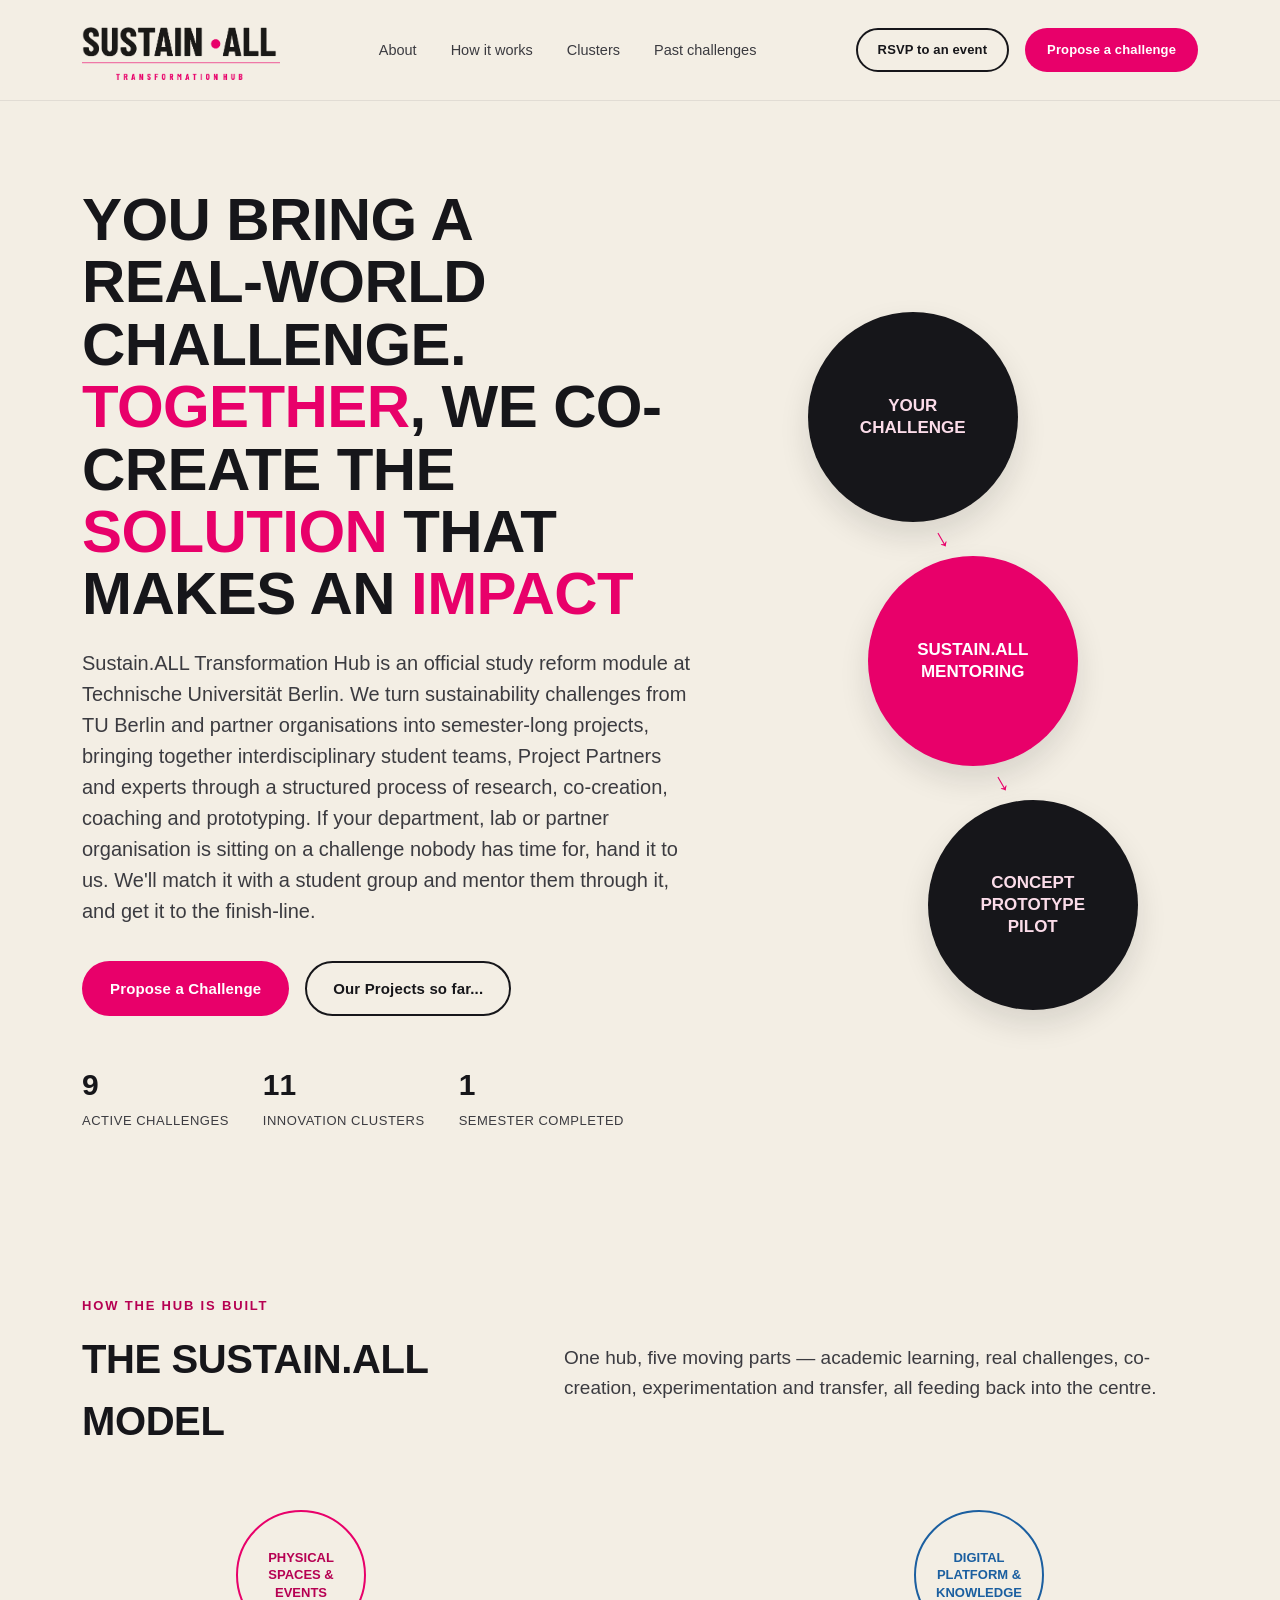
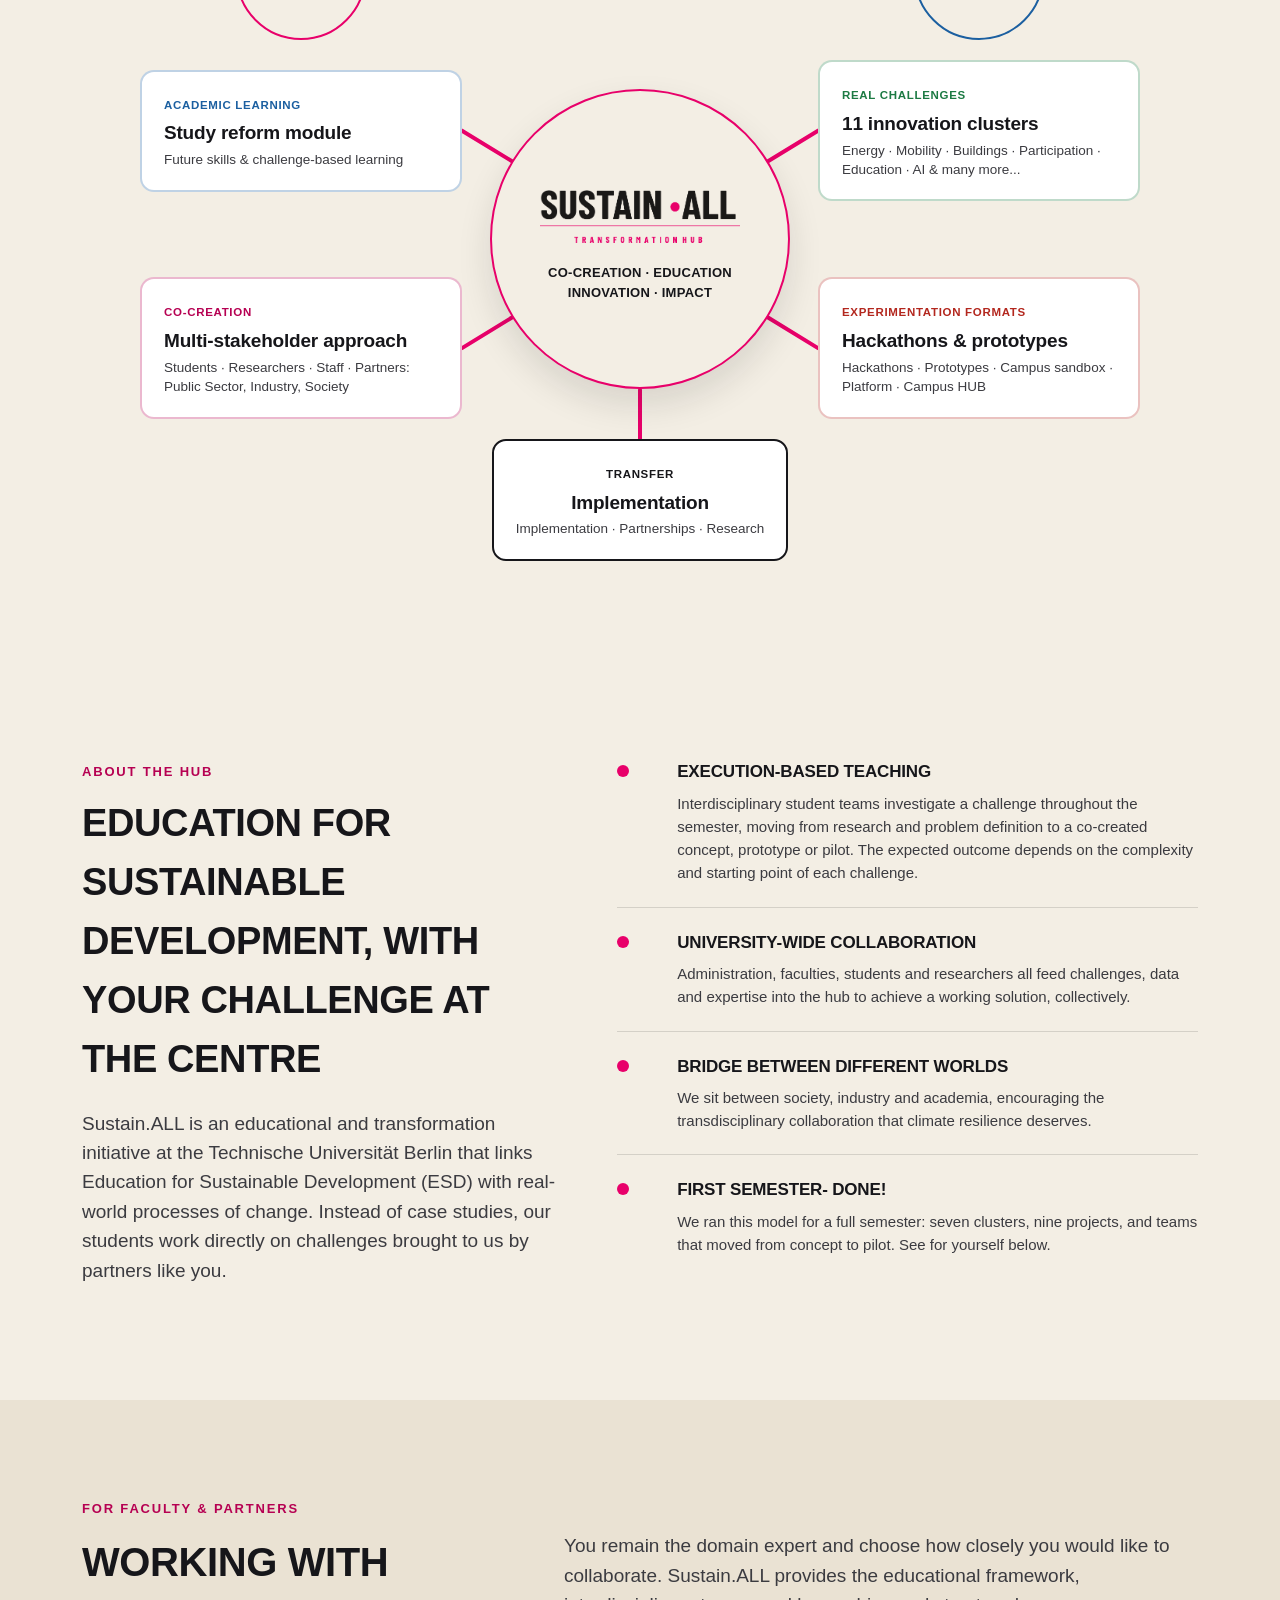
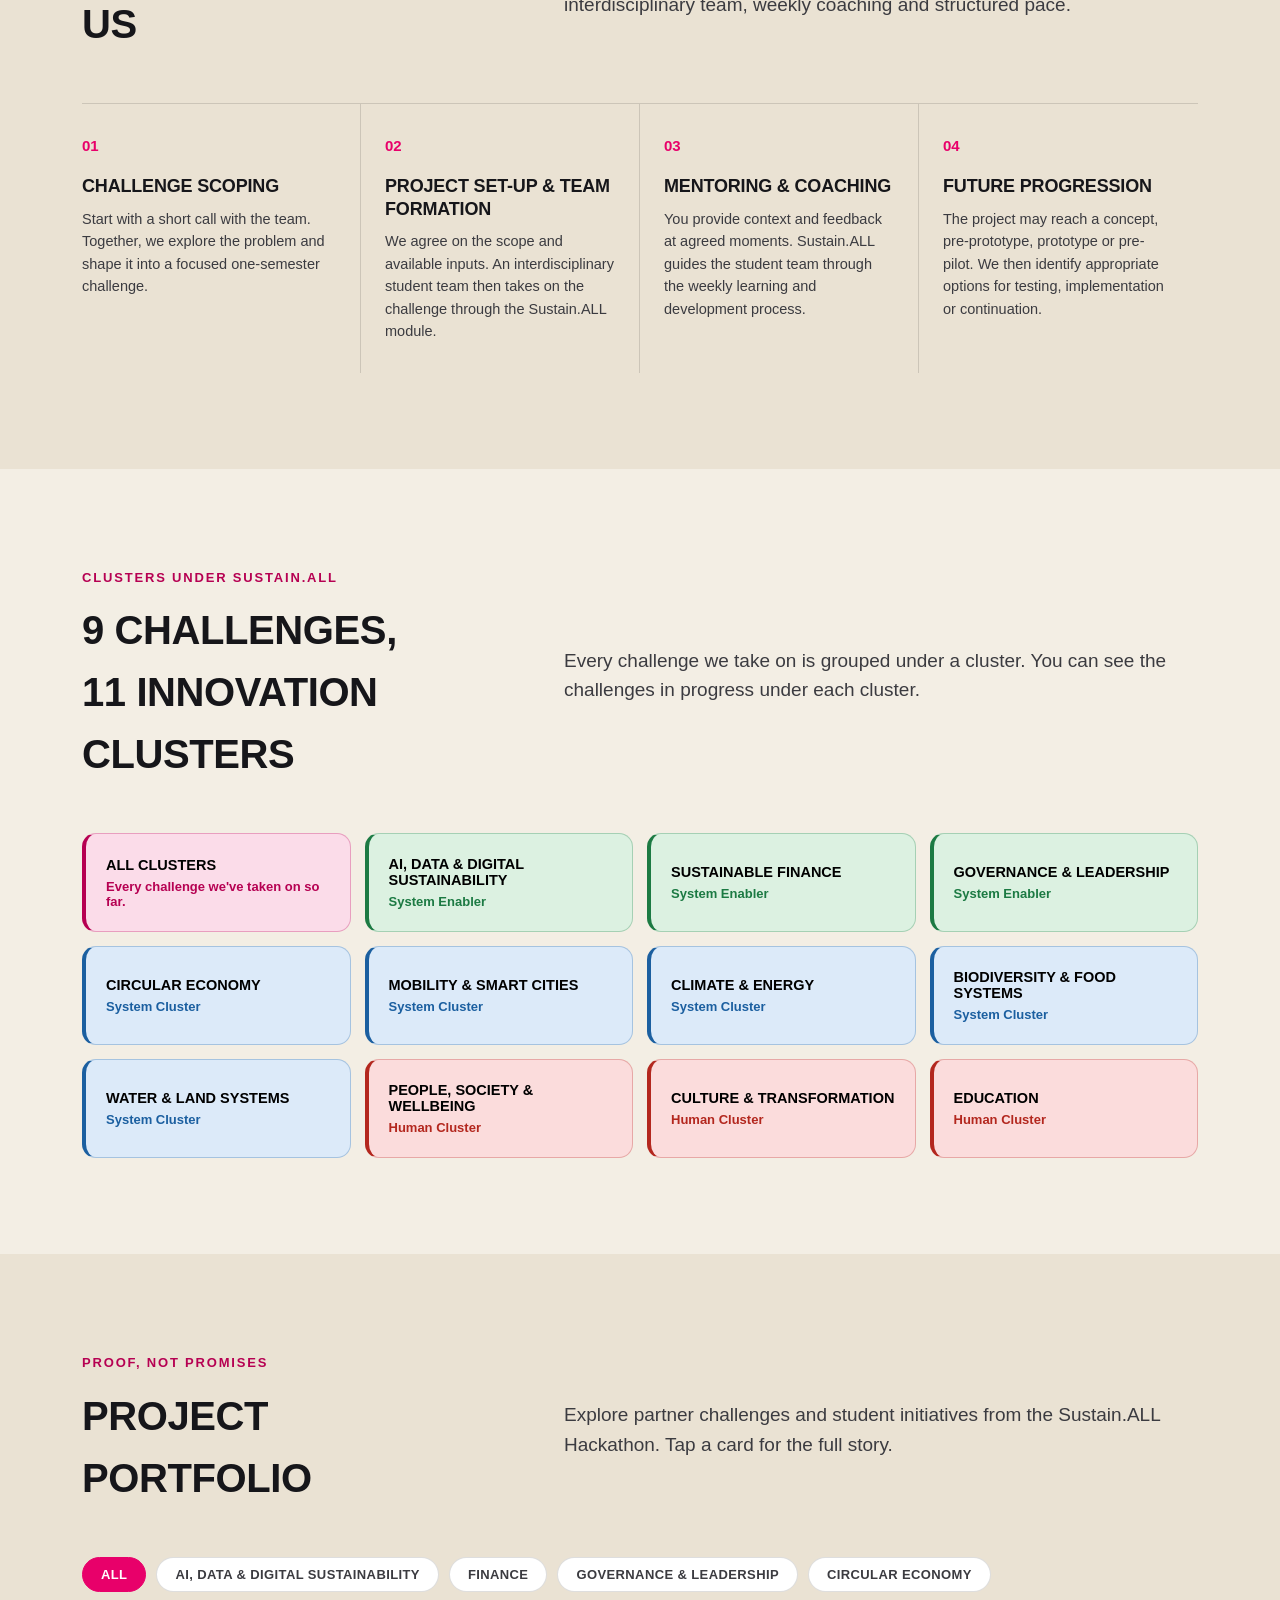
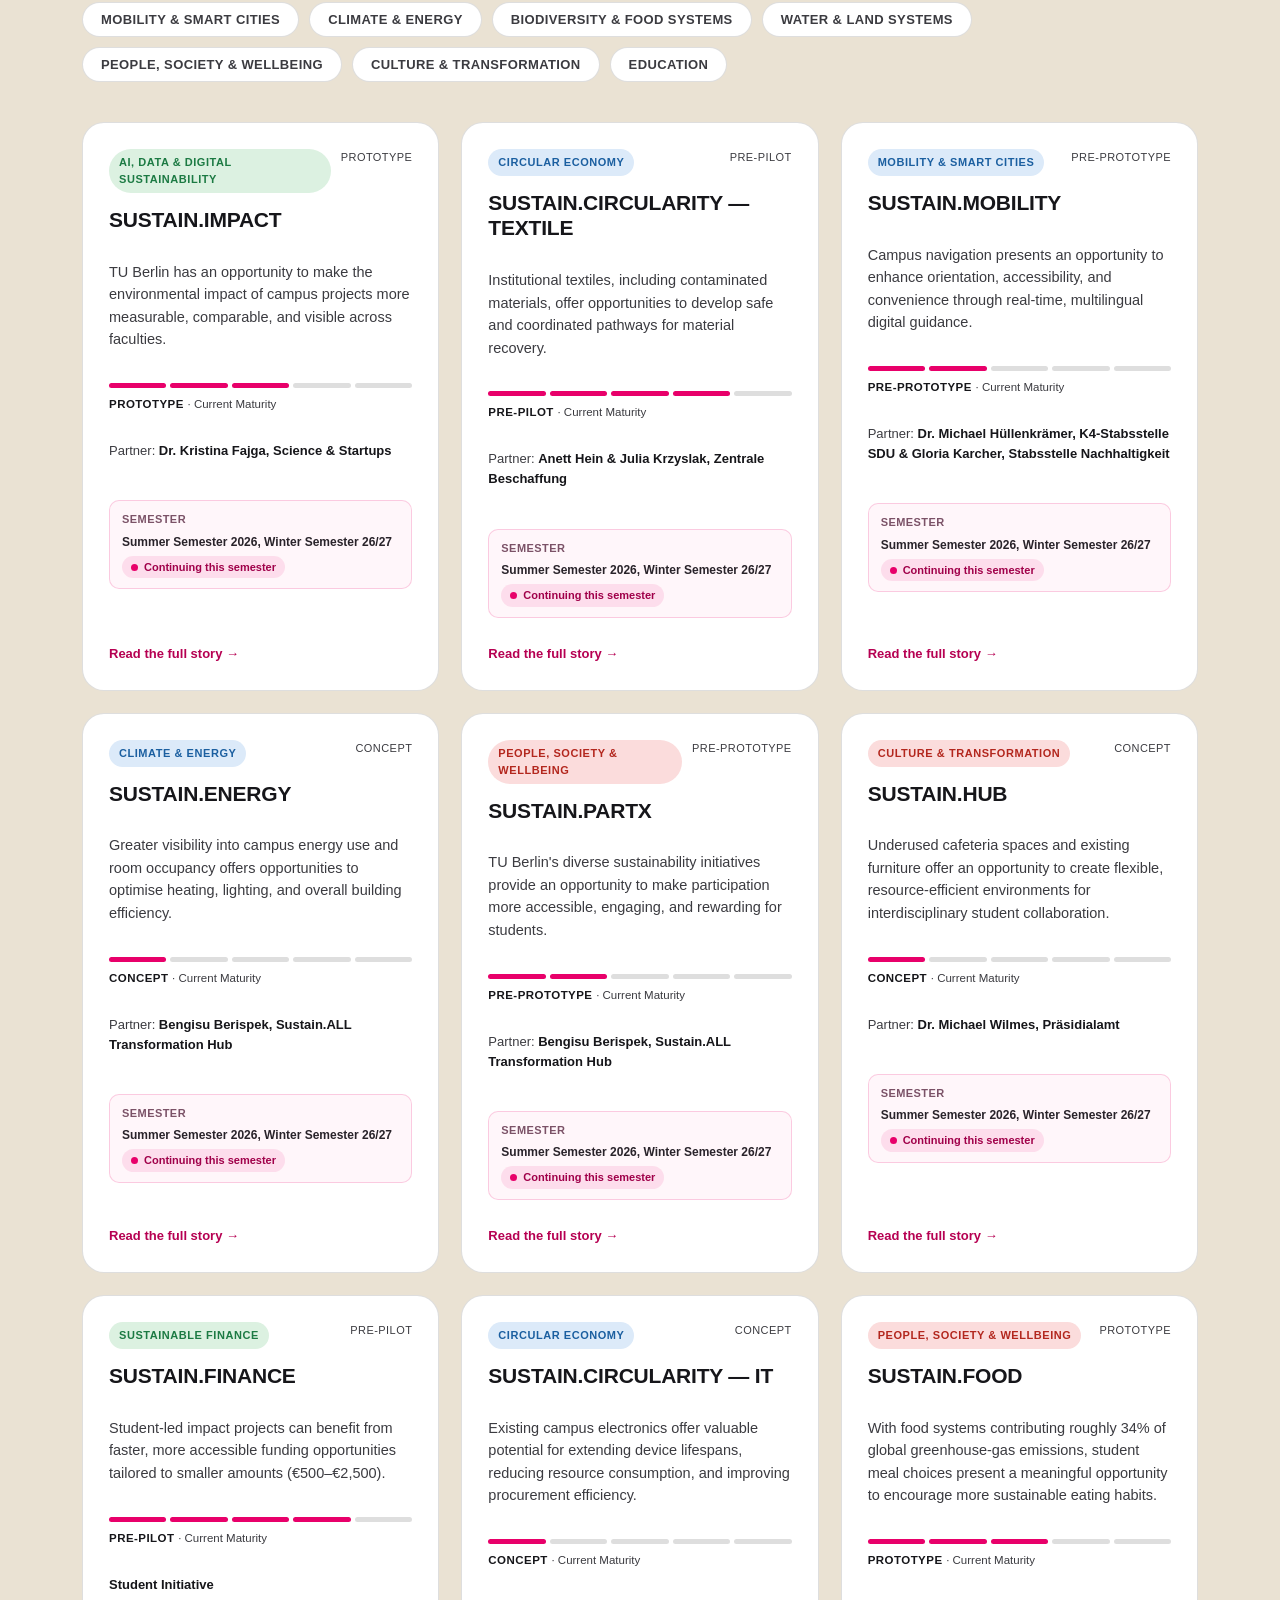
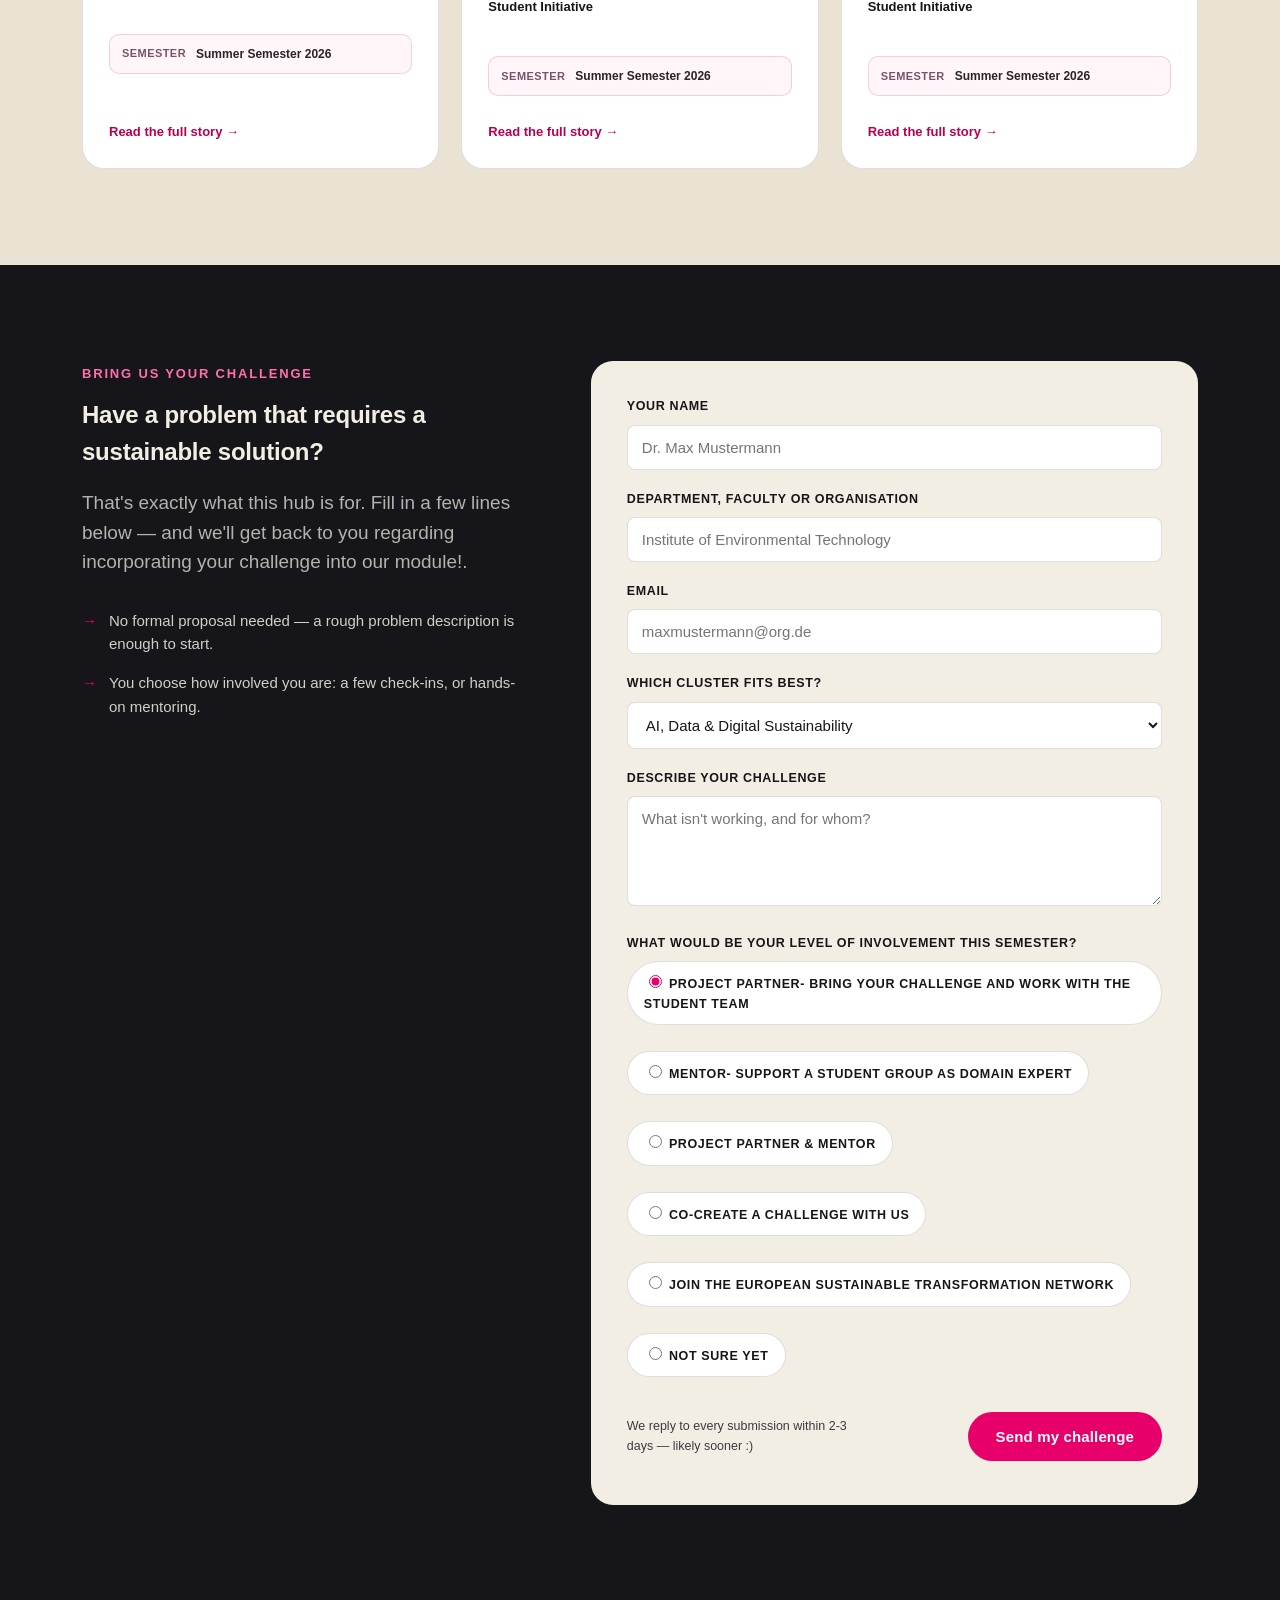
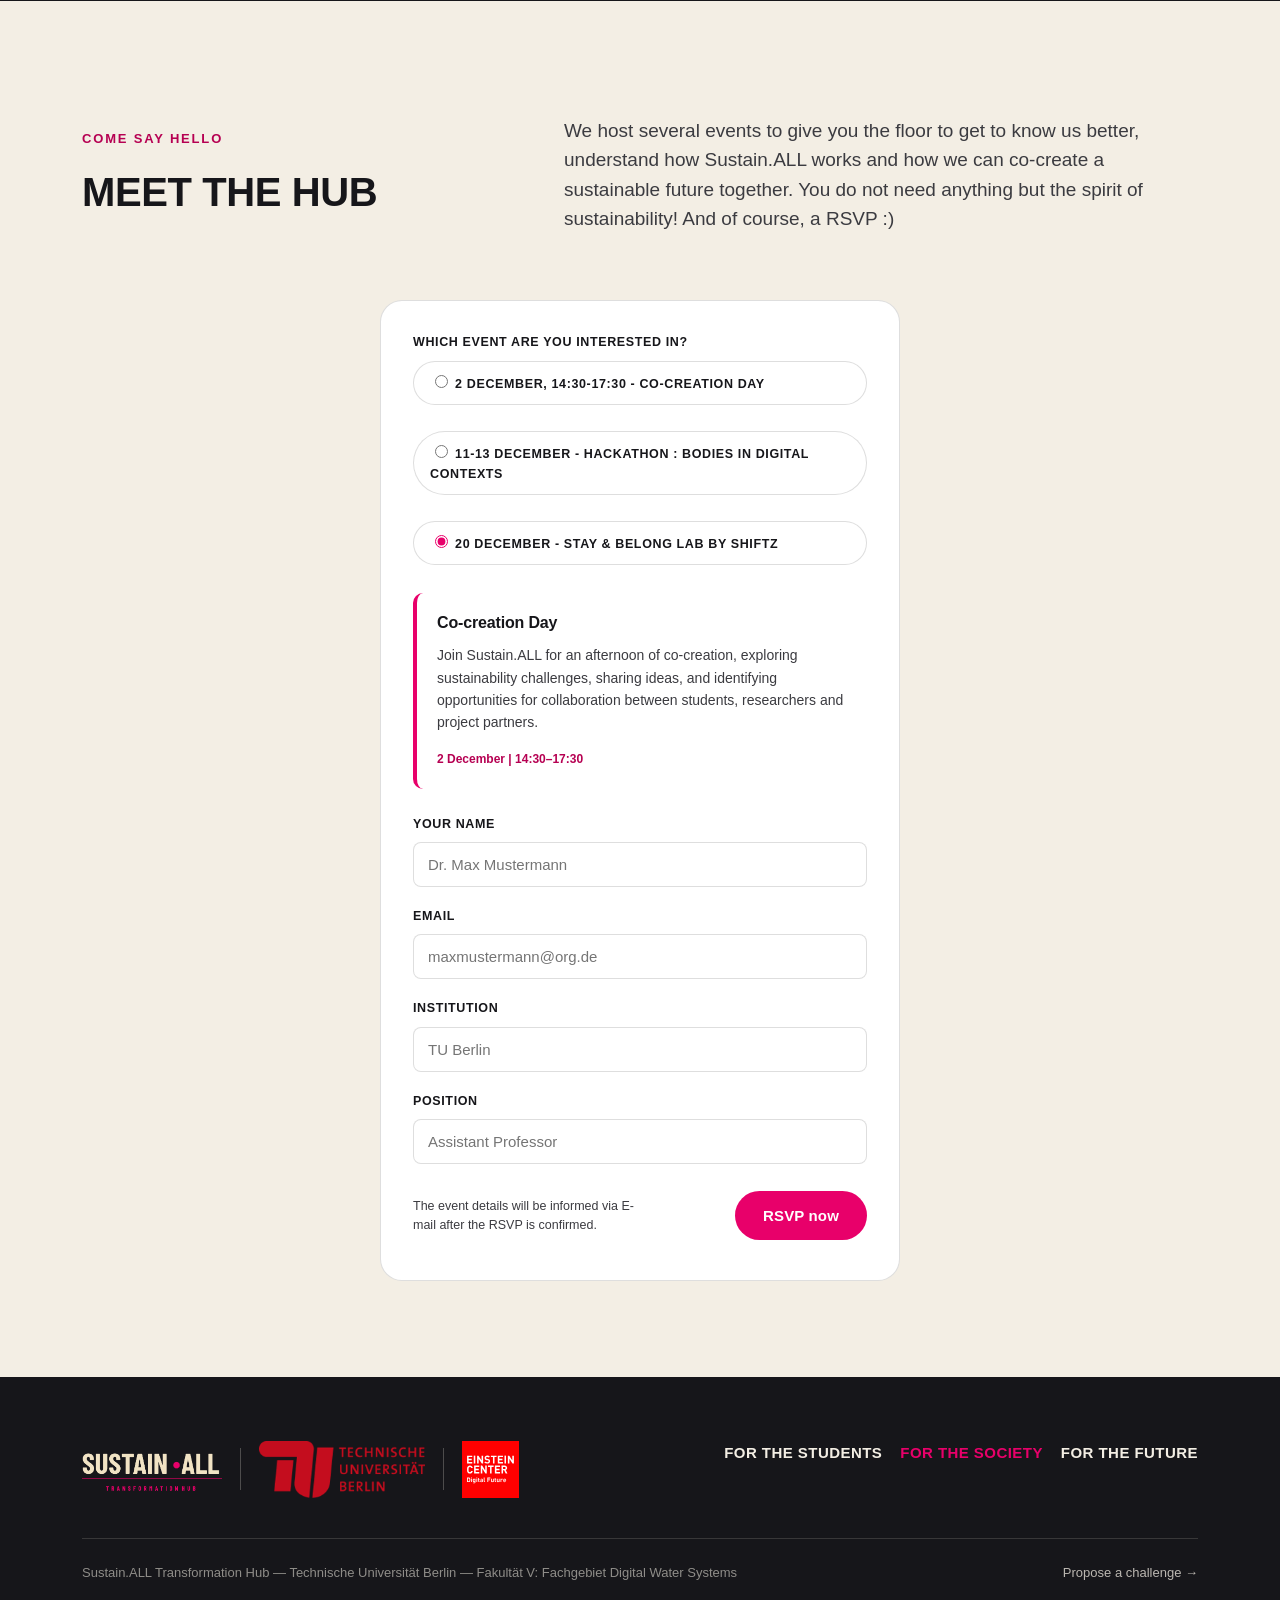
==== index.html @ 894240a1 "Add files via upload" ====
<!DOCTYPE html>
<html lang="en">
<head>
<meta charset="UTF-8">
<meta name="viewport" content="width=device-width, initial-scale=1.0">
<title>Sustain.ALL — Bring Us Your Challenge | TU Berlin Transformation Hub</title>
<meta name="description" content="Sustain.ALL Transformation Hub invites TU Berlin faculty, administration and partners to submit real sustainability challenges and mentor interdisciplinary student teams from concept to pilot.">
<link rel="icon" href="data:,">
<link rel="stylesheet" href="styles.css">
<style>
/* Portfolio semester metadata — works with the existing styles.css card styles. */
.pcard-semester {
  display: flex;
  flex-wrap: wrap;
  align-items: center;
  gap: 5px 10px;
  margin: 12px 0;
  padding: 10px 12px;
  border: 1px solid rgba(232, 0, 106, .18);
  border-radius: 10px;
  background: rgba(232, 0, 106, .035);
  font-size: 12px;
  line-height: 1.5;
}
.pcard-semester-title {
  color: #7b5267;
  font-size: 11px;
  font-weight: 700;
  letter-spacing: .04em;
  text-transform: uppercase;
}
.pcard-semester-value { color: #29232a; font-weight: 600; }
.pcard-continuing {
  display: inline-flex;
  align-items: center;
  gap: 6px;
  padding: 3px 9px;
  border-radius: 99px;
  background: rgba(232, 0, 106, .10);
  color: #a0004a;
  font-size: 11px;
  font-weight: 700;
}
.pcard-continuing::before {
  content: "";
  width: 7px;
  height: 7px;
  flex: 0 0 7px;
  border-radius: 50%;
  background: #e8006a;
}
.portfolio-order-note {
  margin: 0 0 17px;
  color: #70636c;
  font-size: 13px;
}
</style>
</head>
<!-- EVENTS SWITCH: while "events-hidden" is here, the RSVP nav button and the Events/RSVP section are hidden.
     To show them again, delete the word  events-hidden  (leave class="" empty or remove the class attribute). -->
<body>

<nav class="nav" id="nav">
  <div class="nav-inner">
    <a href="#top" class="nav-logo">
      <img src="sustain-all-logo.png" alt="Sustain.ALL Transformation Hub">
    </a>
    <ul class="nav-links">
      <li><a href="#about">About</a></li>
      <li><a href="#how">How it works</a></li>
      <li><a href="#clusters">Clusters</a></li>
      <li><a href="#challenges">Past challenges</a></li>
    </ul>
    <div class="nav-cta">
      <a href="#events" class="btn btn-ghost events-only" style="padding:10px 20px; font-size:13px;">RSVP to an event</a>
      <a href="#propose" class="btn btn-primary" style="padding:10px 20px; font-size:13px;">Propose a challenge</a>
    </div>
    <button class="nav-toggle" id="navToggle" aria-label="Toggle menu">
      <span></span><span></span><span></span>
    </button>
  </div>
</nav>

<main id="top">

  <!-- HERO -->
  <header class="hero">
    <div class="wrap hero-grid">
      <div>
        <h1>You bring a<br>real-world challenge.<br><span class="hl">Together</span>, we co-create the <span class="hl">solution</span> that makes an <span class="hl">impact</span></h1>
        <p class="lede">Sustain.ALL Transformation Hub is an official study reform module at Technische Universität Berlin. We turn sustainability challenges from TU Berlin and partner organisations into semester-long projects, bringing together interdisciplinary student teams, Project Partners and experts through a structured process of research, co-creation, coaching and prototyping. If your department, lab or partner organisation is sitting on a challenge nobody has time for, hand it to us. We'll match it with a student group and mentor them through it, and get it to the finish-line.</p>
        <div class="hero-actions">
          <a href="#propose" class="btn btn-primary">Propose a Challenge</a>
          <a href="#challenges" class="btn btn-ghost">Our Projects so far...</a>
        </div>
        <div class="hero-stats">
          <div class="hero-stat"><b>9</b><span>Active challenges</span></div>
          <div class="hero-stat"><b>11</b><span>Innovation clusters</span></div>
          <div class="hero-stat"><b>1</b><span>Semester completed</span></div>
        </div>
      </div>
      <div class="hero-art" aria-hidden="true">
        <div class="flow">
          <div class="flow-node flow-node--dark">Your<br>Challenge</div>
          <div class="flow-arrow">→</div>
          <div class="flow-node flow-node--magenta">Sustain.ALL<br>Mentoring</div>
          <div class="flow-arrow">→</div>
          <div class="flow-node flow-node--dark">Concept<br>Prototype<br>Pilot</div>
        </div>
      </div>
    </div>
  </header>

  <!-- MODEL DIAGRAM -->
  <section class="section" id="model">
    <div class="wrap">
      <div class="section-head">
        <div>
          <span class="eyebrow">How the hub is built</span>
          <h2>The Sustain.ALL model</h2>
        </div>
        <p class="lede">One hub, five moving parts — academic learning, real challenges, co-creation, experimentation and transfer, all feeding back into the centre.</p>
      </div>

      <div class="model-diagram">
        <svg class="model-arrows" id="modelArrows" fill="none" xmlns="http://www.w3.org/2000/svg" aria-hidden="true">
          <path class="arrow-line" data-to="academic" stroke="#E8006A" stroke-width="4" stroke-linecap="round" fill="none"/>
          <path class="arrow-line" data-to="challenges" stroke="#E8006A" stroke-width="4" stroke-linecap="round" fill="none"/>
          <path class="arrow-line" data-to="cocreation" stroke="#E8006A" stroke-width="4" stroke-linecap="round" fill="none"/>
          <path class="arrow-line" data-to="experiment" stroke="#E8006A" stroke-width="4" stroke-linecap="round" fill="none"/>
          <path class="arrow-line" data-to="transfer" stroke="#E8006A" stroke-width="4" stroke-linecap="round" fill="none"/>
        </svg>

        <div class="model-badge model-badge--pink" style="grid-area: badge-l;">Physical<br>spaces &amp; events</div>
        <div class="model-badge model-badge--blue" style="grid-area: badge-r;">Digital<br>platform &amp; knowledge</div>

        <div class="model-card model-card--academic" style="grid-area: card-tl;">
          <span class="model-eyebrow">Academic Learning</span>
          <h3>Study reform module</h3>
          <p>Future skills &amp; challenge-based learning</p>
        </div>

        <div class="model-card model-card--challenges" style="grid-area: card-tr;">
          <span class="model-eyebrow">Real Challenges</span>
          <h3>11 innovation clusters</h3>
          <p>Energy · Mobility · Buildings · Participation · Education · AI & many more...</p>
        </div>

        <div class="model-card model-card--cocreation" style="grid-area: card-bl;">
          <span class="model-eyebrow">Co-Creation</span>
          <h3>Multi-stakeholder approach</h3>
          <p>Students · Researchers · Staff · Partners: Public Sector, Industry, Society</p>
        </div>

        <div class="model-card model-card--experiment" style="grid-area: card-br;">
          <span class="model-eyebrow">Experimentation Formats</span>
          <h3>Hackathons &amp; prototypes</h3>
          <p>Hackathons · Prototypes · Campus sandbox · Platform · Campus HUB</p>
        </div>

        <div class="model-hub" style="grid-area: hub;">
          <img src="sustain-all-logo.png" alt="Sustain.ALL Transformation Hub">
          <span>Co-Creation · Education<br>Innovation · Impact</span>
        </div>

        <div class="model-card model-card--transfer" style="grid-area: transfer;">
          <span class="model-eyebrow">Transfer</span>
          <h3>Implementation</h3>
          <p>Implementation · Partnerships · Research</p>
        </div>
      </div>
    </div>
  </section>

  <!-- ABOUT -->
  <section class="section" id="about">
    <div class="wrap about-grid">
      <div>
        <span class="eyebrow">About the hub</span>
        <h2 style="margin-top:10px; font-size:clamp(28px,3.4vw,38px); text-transform:uppercase; max-width:20ch;">Education for sustainable development, with your challenge at the centre</h2>
        <p class="lede" style="margin-top:20px;">Sustain.ALL is an educational and transformation initiative at the Technische Universität Berlin that links Education for Sustainable Development (ESD) with real-world processes of change. Instead of case studies, our students work directly on challenges brought to us by partners like you.</p>
      </div>
      <div class="about-points">
        <div class="about-point">
          <span class="dot"></span>
          <div>
            <h4>Execution-based Teaching</h4>
            <p>Interdisciplinary student teams investigate a challenge throughout the semester, moving from research and problem definition to a co-created concept, prototype or pilot. The expected outcome depends on the complexity and starting point of each challenge.</p>
          </div>
        </div>
        <div class="about-point">
          <span class="dot"></span>
          <div>
            <h4>University-wide Collaboration</h4>
            <p>Administration, faculties, students and researchers all feed challenges, data and expertise into the hub to achieve a working solution, collectively.</p>
          </div>
        </div>
        <div class="about-point">
          <span class="dot"></span>
          <div>
            <h4>Bridge between different worlds</h4>
            <p>We sit between society, industry and academia, encouraging the transdisciplinary collaboration that climate resilience deserves.</p>
          </div>
        </div>
        <div class="about-point">
          <span class="dot"></span>
          <div>
            <h4>First Semester- DONE!</h4>
            <p>We ran this model for a full semester: seven clusters, nine projects, and teams that moved from concept to pilot. See for yourself below.</p>
          </div>
        </div>
      </div>
    </div>
  </section>

  <!-- HOW IT WORKS -->
  <section class="section section-alt" id="how">
    <div class="wrap">
      <div class="section-head">
        <div>
          <span class="eyebrow">For Faculty & Partners</span>
          <h2>Working with us</h2>
        </div>
        <p class="lede"> You remain the domain expert and choose how closely you would like to collaborate. Sustain.ALL provides the educational framework, interdisciplinary team, weekly coaching and structured pace.</p>
      </div>
      <div class="steps">
        <div class="step">
          <span class="num">01</span>
          <h4>Challenge Scoping</h4>
          <p>Start with a short call with the team. Together, we explore the problem and shape it into a focused one-semester challenge.</p>
        </div>
        <div class="step">
          <span class="num">02</span>
          <h4>Project Set-up & Team Formation</h4>
          <p>We agree on the scope and available inputs. An interdisciplinary student team then takes on the challenge through the Sustain.ALL module. </p>
        </div>
        <div class="step">
          <span class="num">03</span>
          <h4>Mentoring & Coaching</h4>
          <p>You provide context and feedback at agreed moments. Sustain.ALL guides the student team through the weekly learning and development process.</p>
        </div>
        <div class="step">
          <span class="num">04</span>
          <h4>Future Progression</h4>
          <p>The project may reach a concept, pre-prototype, prototype or pre-pilot. We then identify appropriate options for testing, implementation or continuation.</p>
        </div>
      </div>
    </div>
  </section>

  <!-- CLUSTERS -->
  <section class="section" id="clusters">
    <div class="wrap">
      <div class="section-head">
        <div>
          <span class="eyebrow">Clusters under Sustain.ALL</span>
          <h2>9 Challenges, 11 Innovation Clusters</h2>
        </div>
        <p class="lede">Every challenge we take on is grouped under a cluster. You can see the challenges in progress under each cluster.</p>
      </div>
      <div class="cluster-grid" id="clusterGrid">
        <button class="cluster-chip" data-cluster="all" data-category="all">
          <span class="cluster-name">All clusters</span>
          <span class="cluster-desc">Every challenge we've taken on so far.</span>
        </button>
        <button class="cluster-chip" data-cluster="AI, Data & Digital Sustainability" data-category="enabler">
          <span class="cluster-name">AI, Data & Digital Sustainability</span>
          <span class="cluster-desc">System Enabler</span>
        </button>
        <button class="cluster-chip" data-cluster="Sustainable Finance" data-category="enabler">
          <span class="cluster-name">Sustainable Finance</span>
          <span class="cluster-desc">System Enabler</span>
        </button>
        <button class="cluster-chip" data-cluster="Governance & Leadership" data-category="enabler">
          <span class="cluster-name">Governance & Leadership</span>
          <span class="cluster-desc">System Enabler</span>
        </button>
        <button class="cluster-chip" data-cluster="Circular Economy" data-category="cluster">
          <span class="cluster-name">Circular Economy</span>
          <span class="cluster-desc">System Cluster</span>
        </button>
        <button class="cluster-chip" data-cluster="Mobility & Smart Cities" data-category="cluster">
          <span class="cluster-name">Mobility & Smart Cities</span>
          <span class="cluster-desc">System Cluster</span>
        </button>
        <button class="cluster-chip" data-cluster="Climate & Energy" data-category="cluster">
          <span class="cluster-name">Climate & Energy</span>
          <span class="cluster-desc">System Cluster</span>
        </button>
        <button class="cluster-chip" data-cluster="Biodiversity & Food Systems" data-category="cluster">
          <span class="cluster-name">Biodiversity & Food Systems</span>
          <span class="cluster-desc">System Cluster</span>
        </button>
        <button class="cluster-chip" data-cluster="Water & Land Systems" data-category="cluster">
          <span class="cluster-name">Water & Land Systems</span>
          <span class="cluster-desc">System Cluster</span>
        </button>
        <button class="cluster-chip" data-cluster="People, Society & Wellbeing" data-category="human">
          <span class="cluster-name">People, Society & Wellbeing</span>
          <span class="cluster-desc">Human Cluster</span>
        </button>
        <button class="cluster-chip" data-cluster="Culture & Transformation" data-category="human">
          <span class="cluster-name">Culture & Transformation</span>
          <span class="cluster-desc">Human Cluster</span>
        </button>
        <button class="cluster-chip" data-cluster="Education" data-category="human">
          <span class="cluster-name">Education</span>
          <span class="cluster-desc">Human Cluster</span>
        </button>
      </div>
    </div>
  </section>

  <!-- PORTFOLIO / PAST CHALLENGES -->
  <section class="section section-alt" id="challenges">
    <div class="wrap">
      <div class="section-head">
        <div>
          <span class="eyebrow">Proof, not promises</span>
          <h2>Project Portfolio</h2>
        </div>
        <p class="lede">Explore partner challenges and student initiatives from the Sustain.ALL Hackathon. Tap a card for the full story.</p>
      </div>

      <div class="filter-row" id="filterRow">
        <button class="filter-btn active" data-filter="all">All</button>
        <button class="filter-btn" data-filter="AI, Data & Digital Sustainability">AI, Data & Digital Sustainability</button>
        <button class="filter-btn" data-filter="Sustainable Finance">Finance</button>
        <button class="filter-btn" data-filter="Governance & Leadership">Governance & Leadership</button>
        <button class="filter-btn" data-filter="Circular Economy">Circular Economy</button>
        <button class="filter-btn" data-filter="Mobility & Smart Cities">Mobility & Smart Cities</button>
        <button class="filter-btn" data-filter="Climate & Energy">Climate & Energy</button>
        <button class="filter-btn" data-filter="Biodiversity & Food Systems">Biodiversity & Food Systems</button>
        <button class="filter-btn" data-filter="Water & Land Systems">Water & Land Systems</button>
        <button class="filter-btn" data-filter="People, Society & Wellbeing">People, Society & Wellbeing</button>
        <button class="filter-btn" data-filter="Culture & Transformation">Culture & Transformation</button>
        <button class="filter-btn" data-filter="Education">Education</button>
      </div>

      <p class="portfolio-order-note"></p>
      <div class="card-grid" id="cardGrid"><!-- cards injected by script.js --></div>
    </div>
  </section>

  <!-- CTA / PROPOSE FORM -->
  <section class="section section-dark" id="propose">
    <div class="wrap cta-wrap">
      <div class="cta-copy">
        <span class="eyebrow" style="color:#FF6FAE;">Bring us your challenge</span>
        <h2 style="margin-top:10px;">Have a problem that requires a sustainable solution?</h2>
        <p class="lede" style="margin-top:18px;">That's exactly what this hub is for. Fill in a few lines below — and we'll get back to you regarding incorporating your challenge into our module!.</p>
        <ul class="cta-list">
          <li>No formal proposal needed — a rough problem description is enough to start.</li>
          <li>You choose how involved you are: a few check-ins, or hands-on mentoring.</li>
        </ul>
      </div>

      <div class="form-card">
       <form name="challenge-proposal" id="proposeForm">
          <p style="position:absolute; left:-9999px;" aria-hidden="true"><label>Don't fill this out: <input name="bot-field" tabindex="-1" autocomplete="off"></label></p>
          <div class="field">
            <label for="name">Your name</label>
            <input type="text" id="name" name="name" required placeholder="Dr. Max Mustermann">
          </div>
          <div class="field">
            <label for="org">Department, faculty or organisation</label>
            <input type="text" id="org" name="org" required placeholder="Institute of Environmental Technology">
          </div>
          <div class="field">
            <label for="email">Email</label>
            <input type="email" id="email" name="email" required placeholder="maxmustermann@org.de">
          </div>
          <div class="field">
            <label for="cluster">Which cluster fits best?</label>
            <select id="cluster" name="cluster">
              <option>AI, Data & Digital Sustainability</option>
              <option>Sustainable Finance</option>
              <option>Governance & Leadership</option>
              <option>Circular Economy</option>
              <option>Mobility & Smart Cities</option>
              <option>Climate & Energy</option>
              <option>Biodiversity & Food Systems</option>
              <option>Water & Land Systems</option>
              <option>People, Society & Wellbeing</option>
              <option>Culture & Transformation</option>
              <option>Education</option>
              <option>Not sure yet</option>
            </select>
          </div>
          <div class="field">
            <label for="challenge">Describe your challenge</label>
            <textarea id="challenge" name="challenge" required placeholder="What isn't working, and for whom?"></textarea>
          </div>
          <div class="field">
            <label>What would be your level of involvement this semester?</label>
            <div class="radio-row">
              <label class="radio-opt"><input type="radio" name="mentor" value="Project Partner" checked> Project Partner- Bring your challenge and work with the student team</label>
              <label class="radio-opt"><input type="radio" name="mentor" value="Mentor"> Mentor- Support a student group as domain expert</label>
              <label class="radio-opt"><input type="radio" name="mentor" value="Project Partner & Mentor"> Project Partner & Mentor</label>
              <label class="radio-opt"><input type="radio" name="mentor" value="Co-create"> Co-create a challenge with us</label>
              <label class="radio-opt"><input type="radio" name="mentor" value="European Network"> Join the European Sustainable Transformation Network</label>
              <label class="radio-opt"><input type="radio" name="mentor" value="Unsure"> Not sure yet</label>
            </div>
          </div>

          <div class="form-foot">
            <p class="form-note">We reply to every submission within 2-3 days — likely sooner :)</p>
            <button type="submit" class="btn btn-primary">Send my challenge</button>
          </div>
        </form>
        <div class="form-success" id="formSuccess">Thanks — your challenge is in. We'll be in touch shortly.</div>
      </div>
    </div>
  </section>

  <!-- EVENTS / RSVP -->
  <section class="section events-only" id="events">
    <div class="wrap">
      <div class="section-head">
        <div>
          <span class="eyebrow">Come say hello</span>
          <h2>Meet the hub</h2>
        </div>
        <p class="lede">We host several events to give you the floor to get to know us better, understand how Sustain.ALL works and how we can co-create a sustainable future together. You do not need anything but the spirit of sustainability! And of course, a RSVP :)</p>
      </div>

      <div class="event-card">
        <form name="event-rsvp" id="rsvpForm">
          <p style="position:absolute; left:-9999px;" aria-hidden="true"><label>Don't fill this out: <input name="bot-field" tabindex="-1" autocomplete="off"></label></p>
          <input type="hidden" name="formType" value="rsvp">

          <div class="field">
            <label>Which event are you interested in?</label>
            <div class="radio-row">
              <label class="radio-opt"><input type="radio" name="eventDate" value="2 December, 14:30-17:30 - Co-creation Day" checked> 2 December, 14:30-17:30 - Co-creation Day</label>
              <label class="radio-opt"><input type="radio" name="eventDate" value="11-13 December - Hackathon : Bodies in Digital Contexts" checked> 11-13 December - Hackathon : Bodies in Digital Contexts</label>
              <label class="radio-opt"><input type="radio" name="eventDate" value="20 December - Stay & Belong Lab by SHIFTZ" checked > 20 December - Stay & Belong Lab by SHIFTZ </label>
            </div>
          </div>

          <div class="event-description">
            <h4>Co-creation Day</h4>
            <p>
              Join Sustain.ALL for an afternoon of co-creation,
              exploring sustainability challenges, sharing ideas,
              and identifying opportunities for collaboration
              between students, researchers and project partners.
            </p>
            <span>2 December | 14:30–17:30</span>
          </div>

          <div class="field">
            <label for="rsvpName">Your name</label>
            <input type="text" id="rsvpName" name="name" required placeholder="Dr. Max Mustermann">
          </div>
          <div class="field">
            <label for="rsvpEmail">Email</label>
            <input type="email" id="rsvpEmail" name="email" required placeholder="maxmustermann@org.de">
          </div>
          <div class="field">
            <label for="rsvpFirm">Institution</label>
            <input type="text" id="rsvpFirm" name="Instituion" required placeholder="TU Berlin">
          </div>
          <div class="field">
            <label for="rsvpPosition">Position</label>
            <input type="text" id="rsvpPosition" name="Position" required placeholder="Assistant Professor">
          </div>

          <div class="form-foot">
            <p class="form-note">The event details will be informed via E-mail after the RSVP is confirmed.</p>
            <button type="submit" class="btn btn-primary">RSVP now</button>
          </div>
        </form>
        <div class="form-success" id="rsvpSuccess">Thanks — you're on the list. See you there!</div>
      </div>
    </div>
  </section>

</main>

<footer class="footer">
  <div class="wrap">
    <div class="footer-top">
      <div class="footer-logos">
        <img src="sustain-all-logo-footer.png" alt="Sustain.ALL Transformation Hub" style="height:51px;">
        <div class="footer-divider"></div>
        <img class="tu" src="tu-berlin-logo.png" alt="Technische Universität Berlin">
        <div class="footer-divider"></div>
        <img class="ecdf" src="ecdf-logo.svg" alt="Einstein Center Digital Future">
      </div>
      <div class="footer-tagline">
        <span>For the students</span><span>For the society</span><span>For the future</span>
      </div>
    </div>
    <div class="footer-bottom">
      <span>Sustain.ALL Transformation Hub — Technische Universität Berlin — Fakultät V: Fachgebiet Digital Water Systems </span>
      <a href="#propose">Propose a challenge →</a>
    </div>
  </div>
</footer>

<!-- MODAL -->
<div class="modal-overlay" id="modalOverlay">
  <div class="modal" id="modalContent" role="dialog" aria-modal="true"></div>
</div>

<script src="script.js"></script>
</body>
</html>
---- styles.css ----
/* ============================================================
   SUSTAIN.ALL — Partner & Mentor site
   Brand tokens pulled from the Sustain.ALL Project Directory:
   cream field, ink black, and the logo's exact magenta dot.
   ============================================================ */

/* Arial is a system font — no @import needed */

:root{
  --cream:        #F3EEE4;
  --cream-deep:   #EAE2D3;
  --ink:          #16161A;
  --ink-soft:     #3B3B40;
  --magenta:      #E8006A;
  --magenta-deep: #B60052;
  --tu-red:       #C40D1E;
  --pink-tint:    #FBDCE9;
  --white:        #FFFFFF;
  --line:         rgba(22,22,26,0.14);
  --line-soft:    rgba(22,22,26,0.08);

  --display: Arial, Helvetica, sans-serif;
  --body:    Arial, Helvetica, sans-serif;

  --maxw: 1180px;
  --radius-lg: 22px;
  --radius-md: 14px;
  --radius-sm: 8px;

  /* cluster category colours */
  --enabler-tint:  #DCF1E1;
  --enabler-text:  #1C7A43;
  --enabler-line:  rgba(28,122,67,0.28);

  --cluster-tint:  #DCEAF9;
  --cluster-text:  #1B5FA0;
  --cluster-line:  rgba(27,95,160,0.28);

  --human-tint:    #FBDCDC;
  --human-text:    #B3271E;
  --human-line:    rgba(179,39,30,0.28);

  --all-tint:      #FBDCE9;
  --all-text:      #B60052;
  --all-line:      rgba(182,0,82,0.28);
}

*, *::before, *::after{ box-sizing: border-box; }

html{ scroll-behavior: smooth; }

@media (prefers-reduced-motion: reduce){
  html{ scroll-behavior: auto; }
  *, *::before, *::after{ animation-duration: 0.001ms !important; animation-iteration-count: 1 !important; transition-duration: 0.001ms !important; }
}

body{
  margin:0;
  background: var(--cream);
  color: var(--ink);
  font-family: var(--body);
  font-size: 16px;
  line-height: 1.55;
  -webkit-font-smoothing: antialiased;
}

img{ max-width:100%; display:block; }

a{ color:inherit; }

.wrap{
  max-width: var(--maxw);
  margin: 0 auto;
  padding: 0 32px;
}

section{ position: relative; }

h1,h2,h3,h4{
  font-family: var(--display);
  margin: 0;
  color: var(--ink);
  letter-spacing: -0.01em;
}

.eyebrow{
  font-family: var(--display);
  font-weight: 600;
  font-size: 13px;
  letter-spacing: 0.14em;
  color: var(--magenta-deep);
  text-transform: uppercase;
}

.lede{
  font-size: 19px;
  color: var(--ink-soft);
  max-width: 60ch;
}

.btn{
  display: inline-flex;
  align-items: center;
  gap: 8px;
  font-family: var(--display);
  font-weight: 600;
  font-size: 15px;
  letter-spacing: 0.01em;
  padding: 14px 26px;
  border-radius: 999px;
  border: 2px solid transparent;
  cursor: pointer;
  text-decoration: none;
  transition: transform .18s ease, background .18s ease, color .18s ease, border-color .18s ease;
}
.btn:active{ transform: translateY(1px); }

.btn-primary{
  background: var(--magenta);
  color: var(--white);
}
.btn-primary:hover{ background: var(--magenta-deep); }

.btn-ghost{
  background: transparent;
  border-color: var(--ink);
  color: var(--ink);
}
.btn-ghost:hover{ background: var(--ink); color: var(--cream); }

.btn-dark{
  background: var(--ink);
  color: var(--pink-tint);
}
.btn-dark:hover{ background:#000; }

/* ---------------- NAV ---------------- */
.nav{
  position: sticky;
  top: 0;
  z-index: 50;
  background: rgba(243,238,228,0.9);
  backdrop-filter: blur(10px);
  border-bottom: 1px solid var(--line-soft);
}
.nav-inner{
  display: flex;
  align-items: center;
  justify-content: space-between;
  padding: 14px 32px;
  max-width: var(--maxw);
  margin: 0 auto;
}
.nav-logo{ display:flex; align-items:center; gap:14px; }
.nav-logo img{ height: 72px; width:auto; }
.nav-links{
  display:flex;
  align-items:center;
  gap: 30px;
  list-style:none;
  margin:0; padding:0;
  font-family: var(--display);
  font-weight: 500;
  font-size: 14.5px;
}
.nav-links a{
  text-decoration:none;
  color: var(--ink-soft);
  padding: 6px 2px;
  border-bottom: 2px solid transparent;
  transition: color .15s ease, border-color .15s ease;
}
.nav-links a:hover{ color: var(--ink); border-color: var(--magenta); }
.nav-cta{ display:flex; align-items:center; gap:16px; }
.nav-toggle{
  display:none;
  background:none; border:none; cursor:pointer;
  flex-direction:column; gap:5px; padding:6px;
}
.nav-toggle span{ width:24px; height:2px; background:var(--ink); display:block; }

/* ---------------- HERO ---------------- */
.hero{
  padding: 88px 0 64px;
  overflow: hidden;
}
.hero-grid{
  display:grid;
  grid-template-columns: 1.15fr 0.85fr;
  gap: 56px;
  align-items: center;
}
.hero h1{
  font-size: clamp(38px, 5vw, 60px);
  line-height: 1.04;
  font-weight: 700;
  text-transform: uppercase;
}
.hero h1 .hl{ color: var(--magenta); }
.hero .lede{ margin-top: 22px; font-size: 20px; }
.hero-actions{
  margin-top: 34px;
  display:flex;
  gap: 16px;
  flex-wrap: wrap;
}
.hero-stats{
  margin-top: 46px;
  display:flex;
  gap: 34px;
  flex-wrap: wrap;
}
.hero-stat b{
  display:block;
  font-family: var(--display);
  font-size: 30px;
  color: var(--ink);
}
.hero-stat span{
  font-size: 13px;
  letter-spacing: 0.04em;
  color: var(--ink-soft);
  text-transform: uppercase;
}
.hero-art{
  display: flex;
  align-items: center;
  justify-content: center;
  padding: 12px 0;
  width: 100%;
}
.hero-grid > *{ min-width: 0; }

/* the 3-node flow diagram: diagonal cascade on tablet/laptop/desktop */
.flow{
  display: flex;
  flex-direction: column;
  align-items: center;
  gap: 4px;
  width: 100%;
}
.flow-node{
  flex-shrink: 0;
  width: 210px;
  height: 210px;
  border-radius: 50%;
  display: flex;
  align-items: center;
  justify-content: center;
  text-align: center;
  padding: 0 22px;
  font-family: var(--display);
  font-weight: 600;
  font-size: 17px;
  line-height: 1.3;
  text-transform: uppercase;
  box-shadow: 0 14px 30px rgba(22, 22, 26, 0.12);
}
.flow-node--dark{ background: var(--ink); color: var(--pink-tint); }
.flow-node--magenta{ background: var(--magenta); color: var(--white); }
/* diagonal stagger: fixed, modest offsets — NOT flex-start/end, which spans
   the full column width and is why the circles ended up far apart. Using
   nth-of-type(1/3/5) here because the arrows are also <div>s and sit at
   positions 2 and 4 in the same sibling sequence — targeting (2) or (3)
   for a circle was landing on an arrow or the wrong circle entirely. */
.flow > .flow-node:nth-of-type(1){ transform: translateX(-60px); }
.flow > .flow-node:nth-of-type(3){ transform: translateX(0); }
.flow > .flow-node:nth-of-type(5){ transform: translateX(60px); }
.flow-arrow{
  font-family: var(--display);
  font-weight: 700;
  font-size: 26px;
  color: var(--magenta);
  line-height: 1;
  align-self: center;
}
/* each arrow nudged to the midpoint between the two circles it sits between */
.flow > .flow-arrow:nth-of-type(2){ transform: translateX(-30px) rotate(60deg); }
.flow > .flow-arrow:nth-of-type(4){ transform: translateX(30px) rotate(60deg); }

/* ---------------- SECTION SHELLS ---------------- */
.section{ padding: 96px 0; }
.section-alt{ background: var(--cream-deep); }
.section-dark{ background: var(--ink); color: var(--cream); }
.section-dark h2, .section-dark h3{ color: var(--cream); }
.section-dark .lede{ color: rgba(243,238,228,0.72); }

.section-head{
  display:flex;
  justify-content: space-between;
  align-items: center;
  gap: 24px;
  margin-bottom: 48px;
  flex-wrap: wrap;
}
.section-head h2{
  font-size: clamp(28px, 3.4vw, 40px);
  text-transform: uppercase;
  font-weight: 700;
  margin-top: 10px;
  max-width: 16ch;
}
.rule{
  border:0; height:1px;
  background: var(--line);
  margin: 0 0 40px;
}

/* ---------------- ABOUT ---------------- */
.about-grid{
  display:grid;
  grid-template-columns: 0.9fr 1.1fr;
  gap: 60px;
  align-items:start;
}
.about-points{
  display:grid;
  gap: 22px;
}
.about-point{
  display:grid;
  grid-template-columns: 44px 1fr;
  gap: 16px;
  padding-bottom: 22px;
  border-bottom: 1px solid var(--line);
}
.about-point:last-child{ border-bottom:none; }
.about-point .dot{
  width: 12px; height:12px; border-radius:50%;
  background: var(--magenta);
  margin-top: 6px;
}
.about-point h4{ font-size: 17px; text-transform: uppercase; margin-bottom:6px; }
.about-point p{ margin:0; color: var(--ink-soft); font-size:15px; }

/* ---------------- HOW IT WORKS ---------------- */
.steps{
  display:grid;
  grid-template-columns: repeat(4,1fr);
  gap: 0;
  border-top: 1px solid var(--line);
}
.step{
  padding: 30px 24px;
  border-right: 1px solid var(--line);
  position:relative;
}
.step:first-child{
  padding-left: 0;
}
.step:last-child{ border-right:none; }
.step .num{
  font-family: var(--display);
  font-size: 15px;
  color: var(--magenta);
  font-weight: 700;
  margin-bottom: 18px;
  display:block;
}
.step h4{
  font-size: 18px;
  text-transform: uppercase;
  margin-bottom: 10px;
  line-height:1.25;
}
.step p{ color: var(--ink-soft); font-size: 14.5px; margin:0; }

/* ---------------- MODEL DIAGRAM ---------------- */
.model-diagram{
  position: relative;
  display: grid;
  grid-template-columns: 1fr minmax(220px, 300px) 1fr;
  grid-template-rows: auto auto 36px auto auto;
  grid-template-areas:
    "badge-l .   badge-r"
    "card-tl hub card-tr"
    ".       hub .      "
    "card-bl hub card-br"
    ".       transfer . ";
  column-gap: 28px;
  row-gap: 20px;
  align-items: center;
  max-width: 1000px;
  margin: 0 auto;
  padding: 10px 0 6px;
}
.model-arrows{
  position: absolute;
  inset: 0;
  width: 100%;
  height: 100%;
  z-index: 0;
  pointer-events: none;
}
.model-card, .model-hub, .model-badge{ position: relative; z-index: 1; }

.model-card{
  background: var(--white);
  border-radius: var(--radius-md);
  border: 2px solid var(--line);
  padding: 20px 22px;
}
.model-card h3{
  font-size: 19px;
  text-transform: none;
  margin: 6px 0 6px;
  line-height: 1.2;
}
.model-card p{ margin:0; font-size: 13.5px; color: var(--ink-soft); line-height: 1.4; }
.model-eyebrow{
  font-family: var(--display);
  font-weight: 700;
  font-size: 11.5px;
  letter-spacing: 0.06em;
  text-transform: uppercase;
}
.model-card--academic{ border-color: var(--cluster-line); }
.model-card--academic .model-eyebrow{ color: var(--cluster-text); }
.model-card--challenges{ border-color: var(--enabler-line); }
.model-card--challenges .model-eyebrow{ color: var(--enabler-text); }
.model-card--cocreation{ border-color: var(--all-line); }
.model-card--cocreation .model-eyebrow{ color: var(--all-text); }
.model-card--experiment{ border-color: var(--human-line); }
.model-card--experiment .model-eyebrow{ color: var(--human-text); }
.model-card--transfer{
  border-color: var(--ink);
  max-width: 320px;
  margin: 0 auto;
  text-align: center;
}
.model-card--transfer .model-eyebrow{ color: var(--ink); }

.model-hub{
  grid-area: hub;
  aspect-ratio: 1 / 1;
  width: 100%;
  max-width: 300px;
  margin: 0 auto;
  border-radius: 50%;
  background: var(--cream);
  border: 2.5px solid var(--magenta);
  box-shadow: 0 16px 34px rgba(22,22,26,0.12);
  display: flex;
  flex-direction: column;
  align-items: center;
  justify-content: center;
  gap: 14px;
  padding: 20px;
  text-align: center;
}
.model-hub img{ width: 78%; height: auto; }
.model-hub span{
  font-family: var(--display);
  font-weight: 700;
  font-size: 13px;
  letter-spacing: 0.02em;
  text-transform: uppercase;
  color: var(--ink);
  line-height: 1.5;
}

.model-badge{
  width: 130px;
  height: 130px;
  border-radius: 50%;
  border: 2px solid var(--magenta);
  display: flex;
  align-items: center;
  justify-content: center;
  text-align: center;
  margin: 0 auto;
  font-family: var(--display);
  font-weight: 700;
  font-size: 13px;
  line-height: 1.35;
  text-transform: uppercase;
  color: var(--magenta-deep);
  padding: 0 10px;
}
.model-badge--blue{ border-color: var(--cluster-text); color: var(--cluster-text); }

/* ---------------- CLUSTERS ---------------- */
.cluster-grid{
  display:grid;
  grid-template-columns: repeat(4, 1fr);
  gap: 14px;
}
.cluster-chip{
  background: var(--white);
  border: 1px solid var(--line);
  border-radius: var(--radius-md);
  padding: 22px 20px;
  cursor:pointer;
  text-align:left;
  font-family: var(--body);
  transition: border-color .15s ease, transform .15s ease, background .15s ease;
}
.cluster-chip:hover{ transform: translateY(-3px); border-color: var(--magenta); }
.cluster-chip .cluster-name{
  display:block;
  font-family: var(--display);
  font-weight: 600;
  font-size: 14.5px;
  text-transform: uppercase;
  margin-bottom: 6px;
}
.cluster-chip .cluster-desc{
  font-size: 13px;
  color: var(--ink-soft);
}

/* category colour coding — chips */
.cluster-chip{ border-left: 4px solid var(--line); }
.cluster-chip[data-category="enabler"]{ background: var(--enabler-tint); border-color: var(--enabler-line); border-left-color: var(--enabler-text); }
.cluster-chip[data-category="enabler"] .cluster-desc{ color: var(--enabler-text); font-weight: 600; }
.cluster-chip[data-category="cluster"]{ background: var(--cluster-tint); border-color: var(--cluster-line); border-left-color: var(--cluster-text); }
.cluster-chip[data-category="cluster"] .cluster-desc{ color: var(--cluster-text); font-weight: 600; }
.cluster-chip[data-category="human"]{ background: var(--human-tint); border-color: var(--human-line); border-left-color: var(--human-text); }
.cluster-chip[data-category="human"] .cluster-desc{ color: var(--human-text); font-weight: 600; }
.cluster-chip[data-category="all"]{ background: var(--all-tint); border-color: var(--all-line); border-left-color: var(--all-text); }
.cluster-chip[data-category="all"] .cluster-desc{ color: var(--all-text); font-weight: 600; }
.cluster-chip.active{ background: var(--ink) !important; border-color: var(--ink) !important; }
.cluster-chip.active .cluster-name, .cluster-chip.active .cluster-desc{ color: var(--cream) !important; }

/* category colour coding — project card tags */
.tag.tag-enabler{ background: var(--enabler-tint); color: var(--enabler-text); }
.tag.tag-cluster{ background: var(--cluster-tint); color: var(--cluster-text); }
.tag.tag-human{ background: var(--human-tint); color: var(--human-text); }
.tag.tag-all{ background: var(--all-tint); color: var(--all-text); }

/* ---------------- PORTFOLIO / CHALLENGES ---------------- */
.filter-row{
  display:flex;
  flex-wrap: wrap;
  gap: 10px;
  margin-bottom: 40px;
}
.filter-btn{
  font-family: var(--display);
  font-size: 13px;
  font-weight: 600;
  letter-spacing: 0.03em;
  text-transform: uppercase;
  background: var(--white);
  border: 1px solid var(--line);
  border-radius: 999px;
  padding: 9px 18px;
  cursor:pointer;
  color: var(--ink-soft);
  transition: all .15s ease;
}
.filter-btn:hover{ border-color: var(--magenta); color: var(--ink); }
.filter-btn.active{ background: var(--magenta); border-color: var(--magenta); color: var(--white); }

.card-grid{
  display:grid;
  grid-template-columns: repeat(3, 1fr);
  gap: 22px;
}
.pcard{
  background: var(--white);
  border: 1px solid var(--line);
  border-radius: var(--radius-lg);
  padding: 26px;
  cursor:pointer;
  transition: transform .18s ease, box-shadow .18s ease;
  display:flex;
  flex-direction:column;
  gap: 14px;
}
.pcard:hover{ transform: translateY(-4px); box-shadow: 0 18px 34px rgba(22,22,26,0.10); }
.pcard-top{ display:flex; justify-content:space-between; align-items:flex-start; gap:10px;}
.tag{
  display:inline-block;
  font-family: var(--display);
  font-size: 11px;
  font-weight: 600;
  letter-spacing: 0.05em;
  text-transform: uppercase;
  background: var(--pink-tint);
  color: var(--magenta-deep);
  padding: 5px 10px;
  border-radius: 999px;
}
.pcard h3{
  font-size: 21px;
  text-transform: uppercase;
  line-height:1.2;
}
.pcard .origin{
  font-size: 11px;
  color: var(--ink-soft);
  text-transform: uppercase;
  letter-spacing: 0.04em;
  font-family: var(--display);
  white-space:nowrap;
}
.pcard-challenge{
  font-size: 14.5px;
  color: var(--ink-soft);
  min-height: 66px;
}
.pcard-partner{
  font-size: 13px;
  color: var(--ink-soft);
  font-style: normal;
}
.pcard-partner b{ color: var(--ink); font-weight:600; }


/* ---------------- SEMESTER / CONTINUATION LABELS ---------------- */
/* Used on both project cards and the expanded project detail modal. */
.pcard-semester{
  display: flex;
  flex-wrap: wrap;
  align-items: center;
  gap: 5px 10px;
  margin: 12px 0;
  padding: 10px 12px;
  border: 1px solid rgba(232,0,106,0.18);
  border-radius: 10px;
  background: rgba(232,0,106,0.035);
  font-size: 12px;
  line-height: 1.5;
}
.pcard-semester-title{
  color: #7B5267;
  font-size: 11px;
  font-weight: 700;
  letter-spacing: 0.04em;
  text-transform: uppercase;
}
.pcard-semester-value{
  color: var(--ink);
  font-weight: 600;
  overflow-wrap: anywhere;
}
.pcard-continuing{
  display: inline-flex;
  align-items: center;
  gap: 6px;
  padding: 3px 9px;
  border-radius: 999px;
  background: rgba(232,0,106,0.10);
  color: var(--magenta-deep);
  font-size: 11px;
  font-weight: 700;
}
.pcard-continuing::before{
  content: "";
  width: 7px;
  height: 7px;
  flex: 0 0 7px;
  border-radius: 50%;
  background: var(--magenta);
}
/* Small explanation above the portfolio, if present. */
.portfolio-order-note{
  margin: 0 0 17px;
  color: var(--ink-soft);
  font-size: 13px;
}

/* maturity stepper */
.stepper{ margin-top: 4px; }
.stepper-track{
  display:flex;
  align-items:center;
  gap: 4px;
  margin-bottom: 8px;
}
.stepper-seg{
  flex:1;
  height: 5px;
  border-radius: 3px;
  background: var(--line);
}
.stepper-seg.done{ background: var(--magenta); }
.stepper-label{
  font-family: var(--display);
  font-size: 11.5px;
  letter-spacing: 0.04em;
  text-transform: uppercase;
  color: var(--ink);
  font-weight: 600;
}
.stepper-label span{ color: var(--ink-soft); font-weight: 500; text-transform:none; letter-spacing:0; }

.pcard-more{
  font-family: var(--display);
  font-size: 13px;
  font-weight: 600;
  color: var(--magenta-deep);
  display:flex; align-items:center; gap:6px;
  margin-top: auto;
}

/* ---------------- MODAL ---------------- */
.modal-overlay{
  position: fixed; inset:0;
  background: rgba(22,22,26,0.62);
  display:none;
  align-items:center; justify-content:center;
  z-index: 100;
  padding: 24px;
}
.modal-overlay.open{ display:flex; }
.modal{
  background: var(--cream);
  border-radius: var(--radius-lg);
  max-width: 640px;
  width:100%;
  max-height: 86vh;
  overflow-y:auto;
  padding: 40px;
  position:relative;
  border: 1px solid var(--line);
}
.modal-close{
  position:absolute; top:20px; right:20px;
  width:36px; height:36px; border-radius:50%;
  background: var(--white); border:1px solid var(--line);
  cursor:pointer;
  font-size:18px; line-height:1;
  display:flex; align-items:center; justify-content:center;
}
.modal h3{ font-size:26px; text-transform:uppercase; margin-bottom:4px; padding-right:40px;}
.modal .tag{ margin-bottom: 16px; }
.modal-row{ margin-top: 18px; }
.modal-row h5{
  font-family: var(--display);
  font-size: 12px;
  letter-spacing: 0.08em;
  text-transform: uppercase;
  color: var(--magenta-deep);
  margin: 0 0 6px;
}
.modal-row p{ margin:0; color: var(--ink-soft); font-size:15px; }
.modal-link{
  display:inline-flex; margin-top:22px;
  font-family: var(--display); font-weight:600; font-size:14px;
  color: var(--ink); text-decoration:none;
  border-bottom: 2px solid var(--magenta);
  padding-bottom: 2px;
}

/* ---------------- CTA / FORM ---------------- */
.cta-wrap{
  display:grid;
  grid-template-columns: 0.85fr 1.15fr;
  gap: 60px;
}
.cta-copy .lede{ color: rgba(243,238,228,0.72); }
.cta-list{ margin-top:32px; display:grid; gap:16px; list-style:none; padding:0; }
.cta-list li{
  display:flex; gap:12px; align-items:flex-start;
  font-size: 15px; color: rgba(243,238,228,0.85);
}
.cta-list li::before{
  content:"→";
  color: var(--magenta);
  font-weight:700;
}

.form-card{
  background: var(--cream);
  border-radius: var(--radius-lg);
  padding: 36px;
  color: var(--ink);
}
.field{ margin-bottom: 20px; }
.field label{
  display:block;
  font-family: var(--display);
  font-size: 12.5px;
  letter-spacing: 0.05em;
  text-transform: uppercase;
  font-weight: 600;
  margin-bottom: 8px;
  color: var(--ink);
}
.field input[type="text"],
.field input[type="email"],
.field select,
.field textarea{
  width:100%;
  font-family: var(--body);
  font-size: 15px;
  padding: 13px 14px;
  border-radius: var(--radius-sm);
  border: 1.5px solid var(--line);
  background: var(--white);
  color: var(--ink);
}
.field textarea{ min-height: 110px; resize: vertical; }
.field input:focus, .field select:focus, .field textarea:focus{
  outline: none; border-color: var(--magenta);
}
.radio-row{ display:flex; gap: 18px; flex-wrap:wrap; }
.radio-opt{
  display:flex; align-items:center; gap:8px;
  font-size: 14px;
  background: var(--white);
  border: 1.5px solid var(--line);
  padding: 10px 16px;
  border-radius: 999px;
  cursor:pointer;
}
.radio-opt input{ accent-color: var(--magenta); }
.form-foot{
  display:flex; align-items:center; justify-content:space-between;
  gap: 16px; flex-wrap:wrap; margin-top: 8px;
}
.form-note{ font-size: 12.5px; color: var(--ink-soft); max-width: 32ch; }
.form-success{
  display:none;
  background: var(--ink);
  color: var(--pink-tint);
  border-radius: var(--radius-md);
  padding: 26px;
  font-family: var(--display);
  text-transform: uppercase;
  font-weight:600;
}
.form-success.show{ display:block; }

/* ---------------- EVENTS / RSVP ---------------- */
.event-card{
  background: var(--white);
  border: 1px solid var(--line);
  border-radius: var(--radius-lg);
  padding: 32px;
  max-width: 520px;
  margin: 0 auto;
}
.event-card .form-success{ margin-top: 0; }
.event-card .radio-row{ flex-direction: column; align-items: stretch; }
.event-card .radio-opt{ width: 100%; }

/* ---------------- FOOTER ---------------- */
.footer{
  background: var(--ink);
  color: var(--cream);
  padding: 64px 0 28px;
}
.footer-top{
  display:flex;
  justify-content:space-between;
  align-items:flex-start;
  gap: 40px;
  flex-wrap:wrap;
  padding-bottom: 40px;
  border-bottom: 1px solid rgba(243,238,228,0.15);
}
.footer-logos{ display:flex; align-items:center; gap:18px; flex-wrap: wrap; row-gap: 14px; }
.footer-logos img{ height:45px; width:auto; }
.footer-logos img.tu{ height:57px; }
.footer-logos img.ecdf{ height:57px; width:auto; }
.footer-divider{ width:1px; height:42px; background: rgba(243,238,228,0.25); }
.footer-tagline{
  font-family: var(--display);
  text-transform: uppercase;
  font-weight: 600;
  font-size: 15px;
  letter-spacing: 0.03em;
  display:flex; gap:18px; flex-wrap:wrap;
}
.footer-tagline span:nth-child(2){ color: var(--magenta); }
.footer-bottom{
  display:flex; justify-content:space-between; align-items:center;
  padding-top: 24px; flex-wrap:wrap; gap:12px;
  font-size: 13px; color: rgba(243,238,228,0.55);
}
.footer-bottom a{ text-decoration:none; color: rgba(243,238,228,0.75); }
.footer-bottom a:hover{ color: var(--magenta); }

/* ---------------- RESPONSIVE ---------------- */
/* Update your existing max-width: 980px media query */
@media (max-width: 980px){
  .hero-grid{ 
    grid-template-columns: 1fr; 
  }
  .about-grid{ grid-template-columns: 1fr; }
  .steps{ grid-template-columns: repeat(2,1fr); }
  .step{ border-right:none; border-bottom:1px solid var(--line); padding: 26px 0; }
  .cluster-grid{ grid-template-columns: repeat(2,1fr); }
  .card-grid{ grid-template-columns: repeat(2,1fr); }
  .cta-wrap{ grid-template-columns: 1fr; }
}

@media (max-width: 680px){
   html, body{ overflow-x: hidden;}
  .wrap{ padding: 0 20px; }
  .nav-inner{ padding: 14px 20px; }
  .nav-links, .nav-cta .btn-ghost{ display:none; }
  .nav-toggle{ display:flex; }
  .nav-logo img{ height: 40px; }
  .footer-logos img{ height: 34px; }
  .footer-logos img.tu{ height: 42px; }
  .footer-logos img.ecdf{ height: 42px; }
  .footer-divider{ height: 32px; }
  /* flow diagram: horizontal on phones instead of vertical */
  .flow{ flex-direction: row; gap: 10px; }
  .flow-node{ width: 96px; height: 96px; font-size: 10.5px; padding: 0 8px; }
  .flow > .flow-node:nth-of-type(1),
  .flow > .flow-node:nth-of-type(3),
  .flow > .flow-node:nth-of-type(5){ transform: none; align-self: center; }
  .flow-arrow{ font-size: 18px; }
  .flow > .flow-arrow:nth-of-type(2),
  .flow > .flow-arrow:nth-of-type(4){ transform: none; }

  /* model diagram: simple stacked list on phones — no arrows, no badges */
  .model-arrows{ display: none; }
  .model-badge{ display: none; }
  .model-diagram{
    display: flex;
    flex-direction: column;
    align-items: stretch;
    gap: 16px;
    max-width: 100%;
    padding: 0;
  }
  .model-hub{ order: 1; max-width: 220px; }
  .model-card--academic{ order: 2; }
  .model-card--challenges{ order: 3; }
  .model-card--cocreation{ order: 4; }
  .model-card--experiment{ order: 5; }
  .model-card--transfer{ order: 6; max-width: 100%; }
  .nav.open .nav-links{
    display:flex; flex-direction:column;
    position:absolute; top:100%; left:0; right:0;
    background: var(--cream); padding: 20px;
    border-bottom: 1px solid var(--line);
    gap: 16px;
  }
  .hero{ padding: 56px 0 40px; }
  .hero-stats{ gap: 24px; }
  .section{ padding: 64px 0; }
  .cluster-grid{ grid-template-columns: 1fr 1fr; }
  .card-grid{ grid-template-columns: 1fr; }
  .steps{ grid-template-columns: 1fr; }
  .section-head{ flex-direction:column; align-items:flex-start; }
  .footer-top{ flex-direction:column; }
}

/* focus visibility */
a:focus-visible, button:focus-visible, input:focus-visible, select:focus-visible, textarea:focus-visible{
  outline: 2px solid var(--magenta);
  outline-offset: 2px;
}

/* ---- Events switch ----
   Anything marked class="events-only" is hidden while <body class="events-hidden"> is set. */
.events-hidden .events-only{ display: none !important; }

/* RSVP EVENT DESCRIPTION */

.event-description {
  background: var(--white);
  border-left: 4px solid var(--magenta);
  border-radius: 10px;
  padding: 18px 20px;
  margin: 12px 0 26px;
}

.event-description h4 {
  font-size: 16px;
  font-weight: 700;
  margin-bottom: 8px;
}

.event-description p {
  font-size: 14px;
  color: var(--ink-soft);
  line-height: 1.6;
  margin: 0 0 12px;
}

.event-description span {
  font-size: 12px;
  font-weight: 700;
  color: var(--magenta-deep);
}
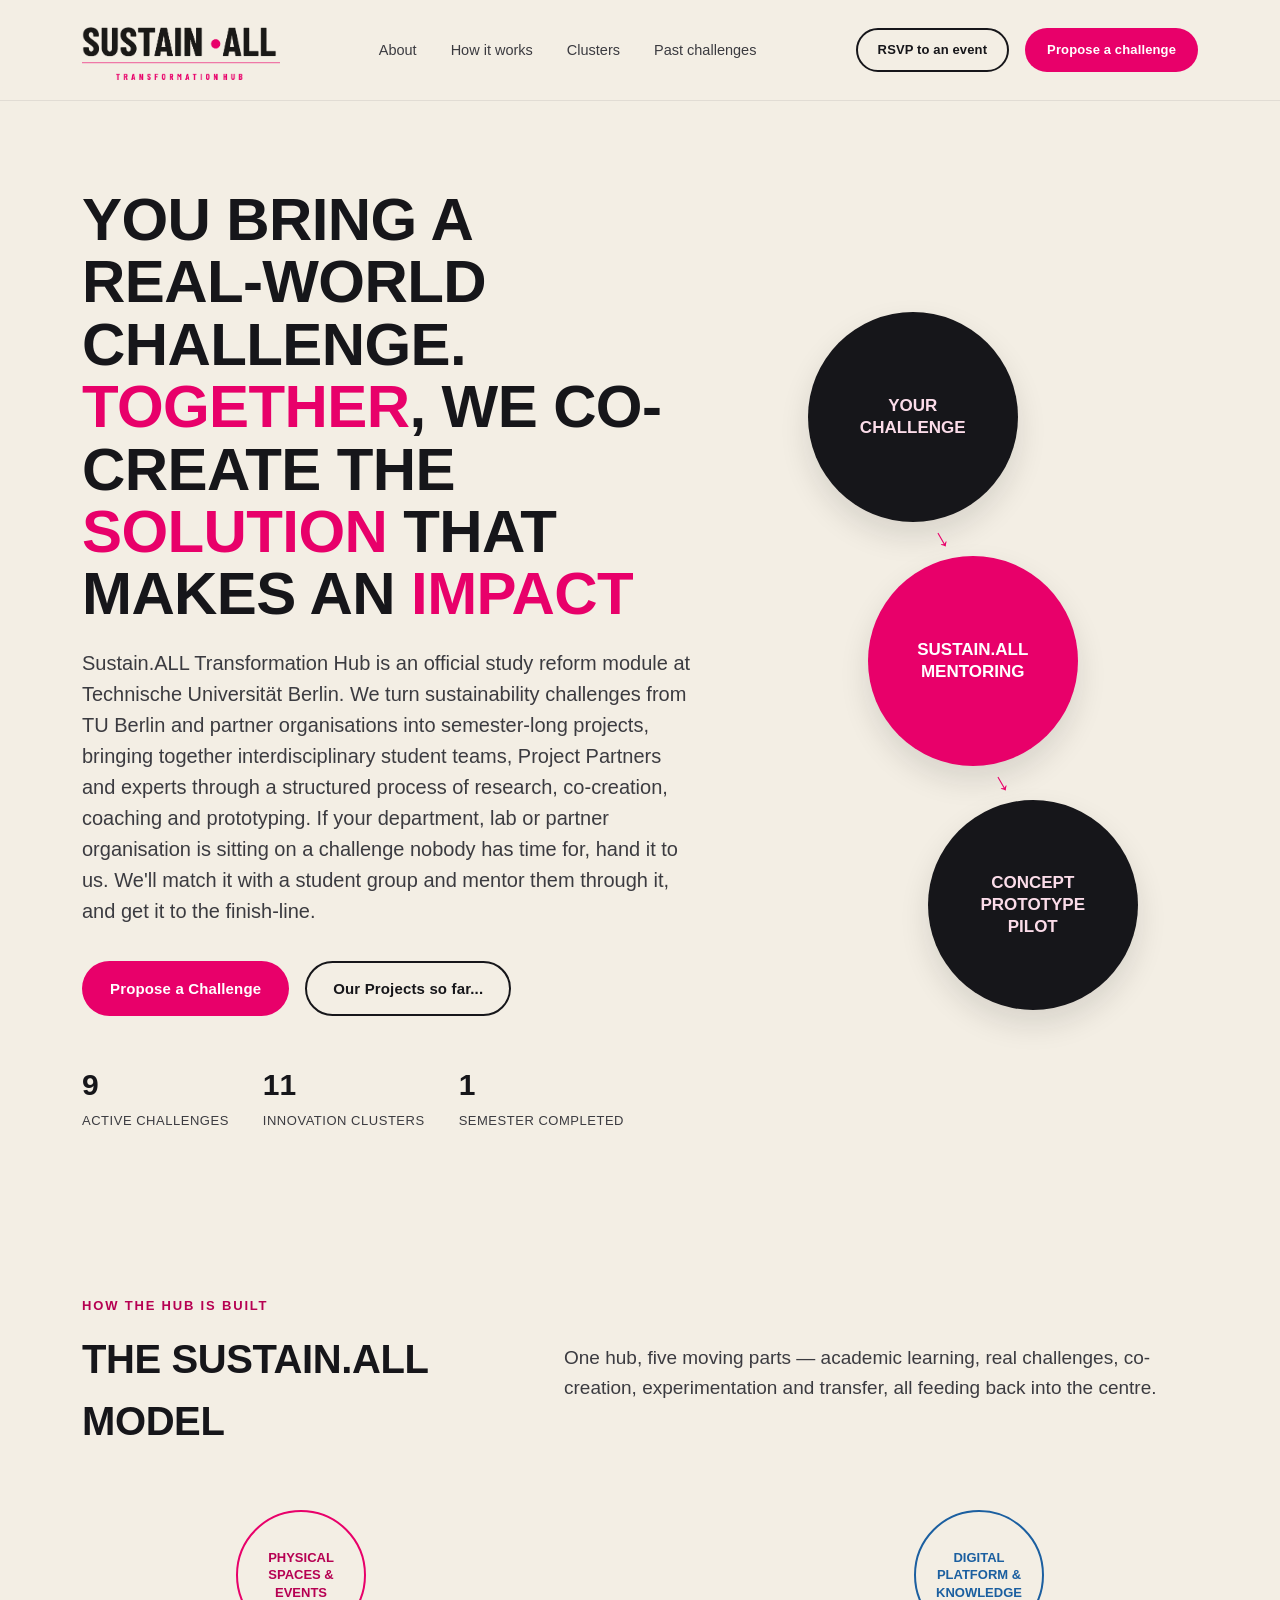
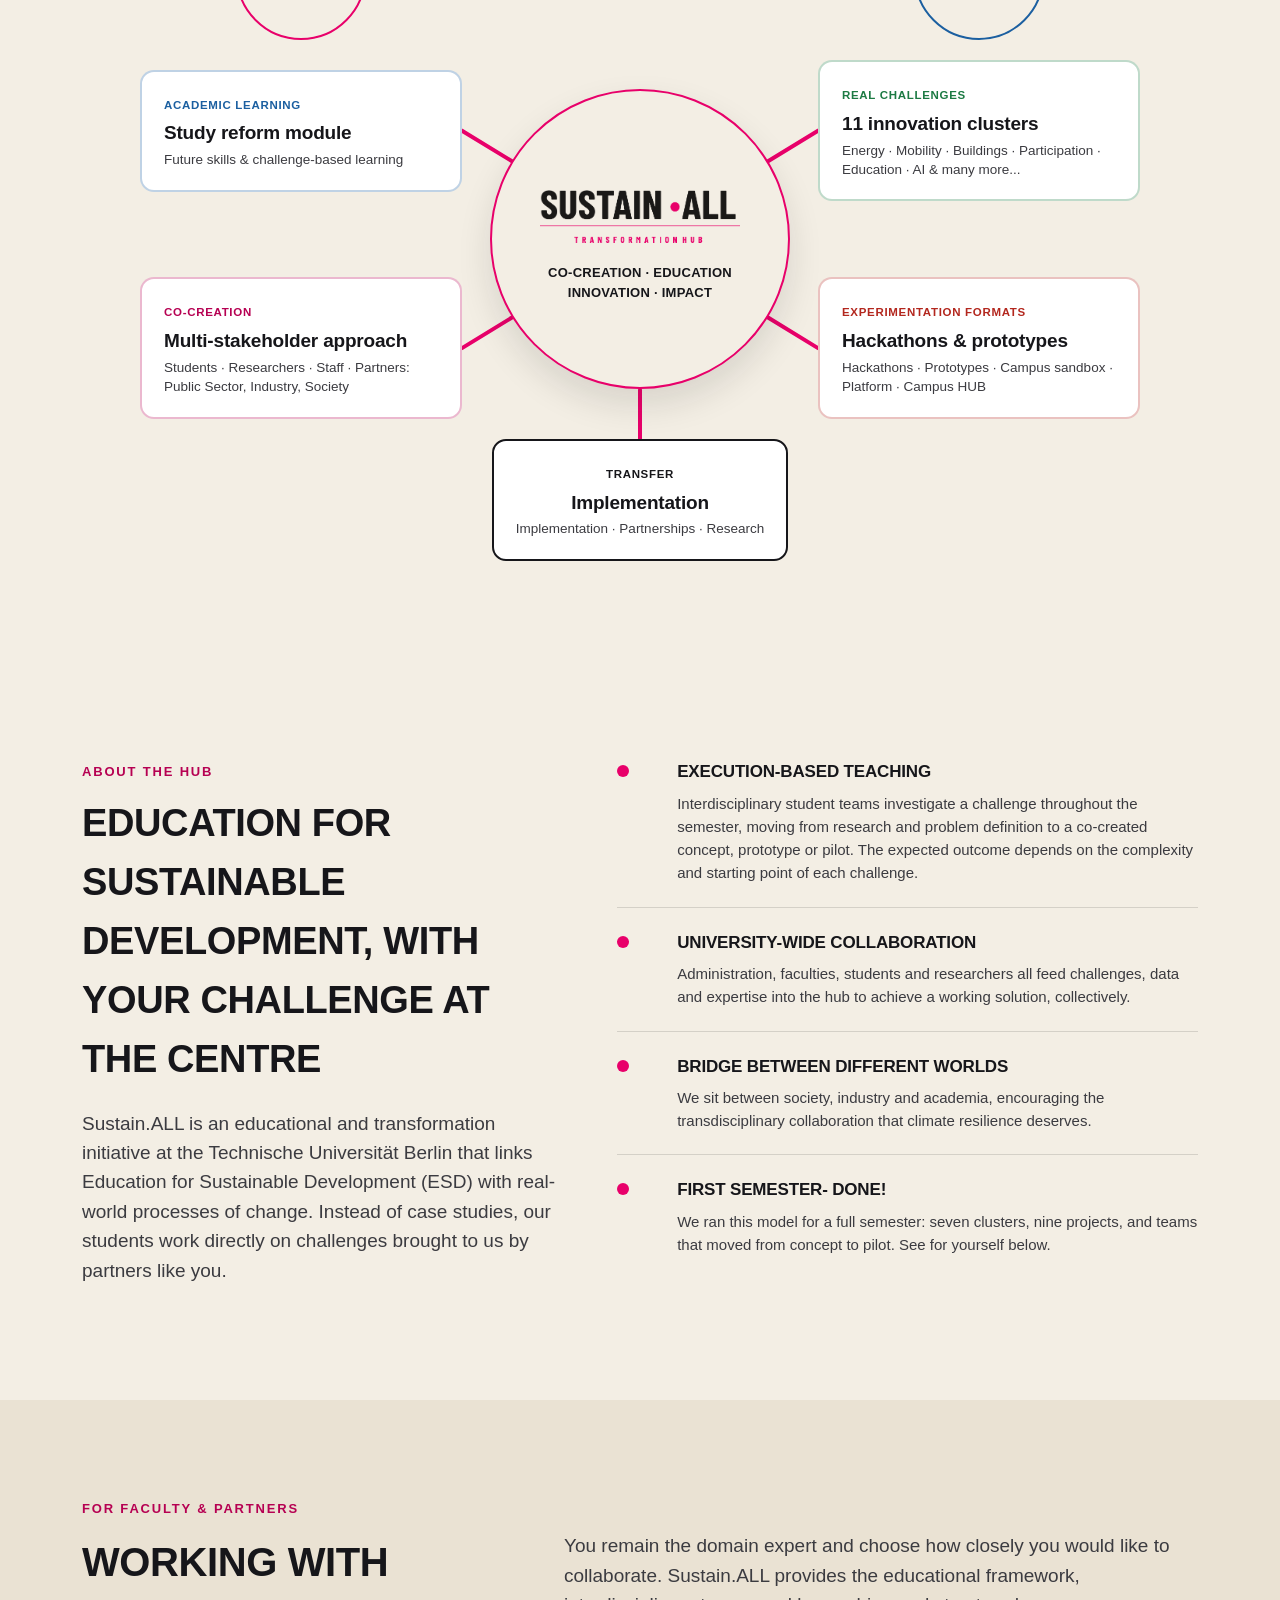
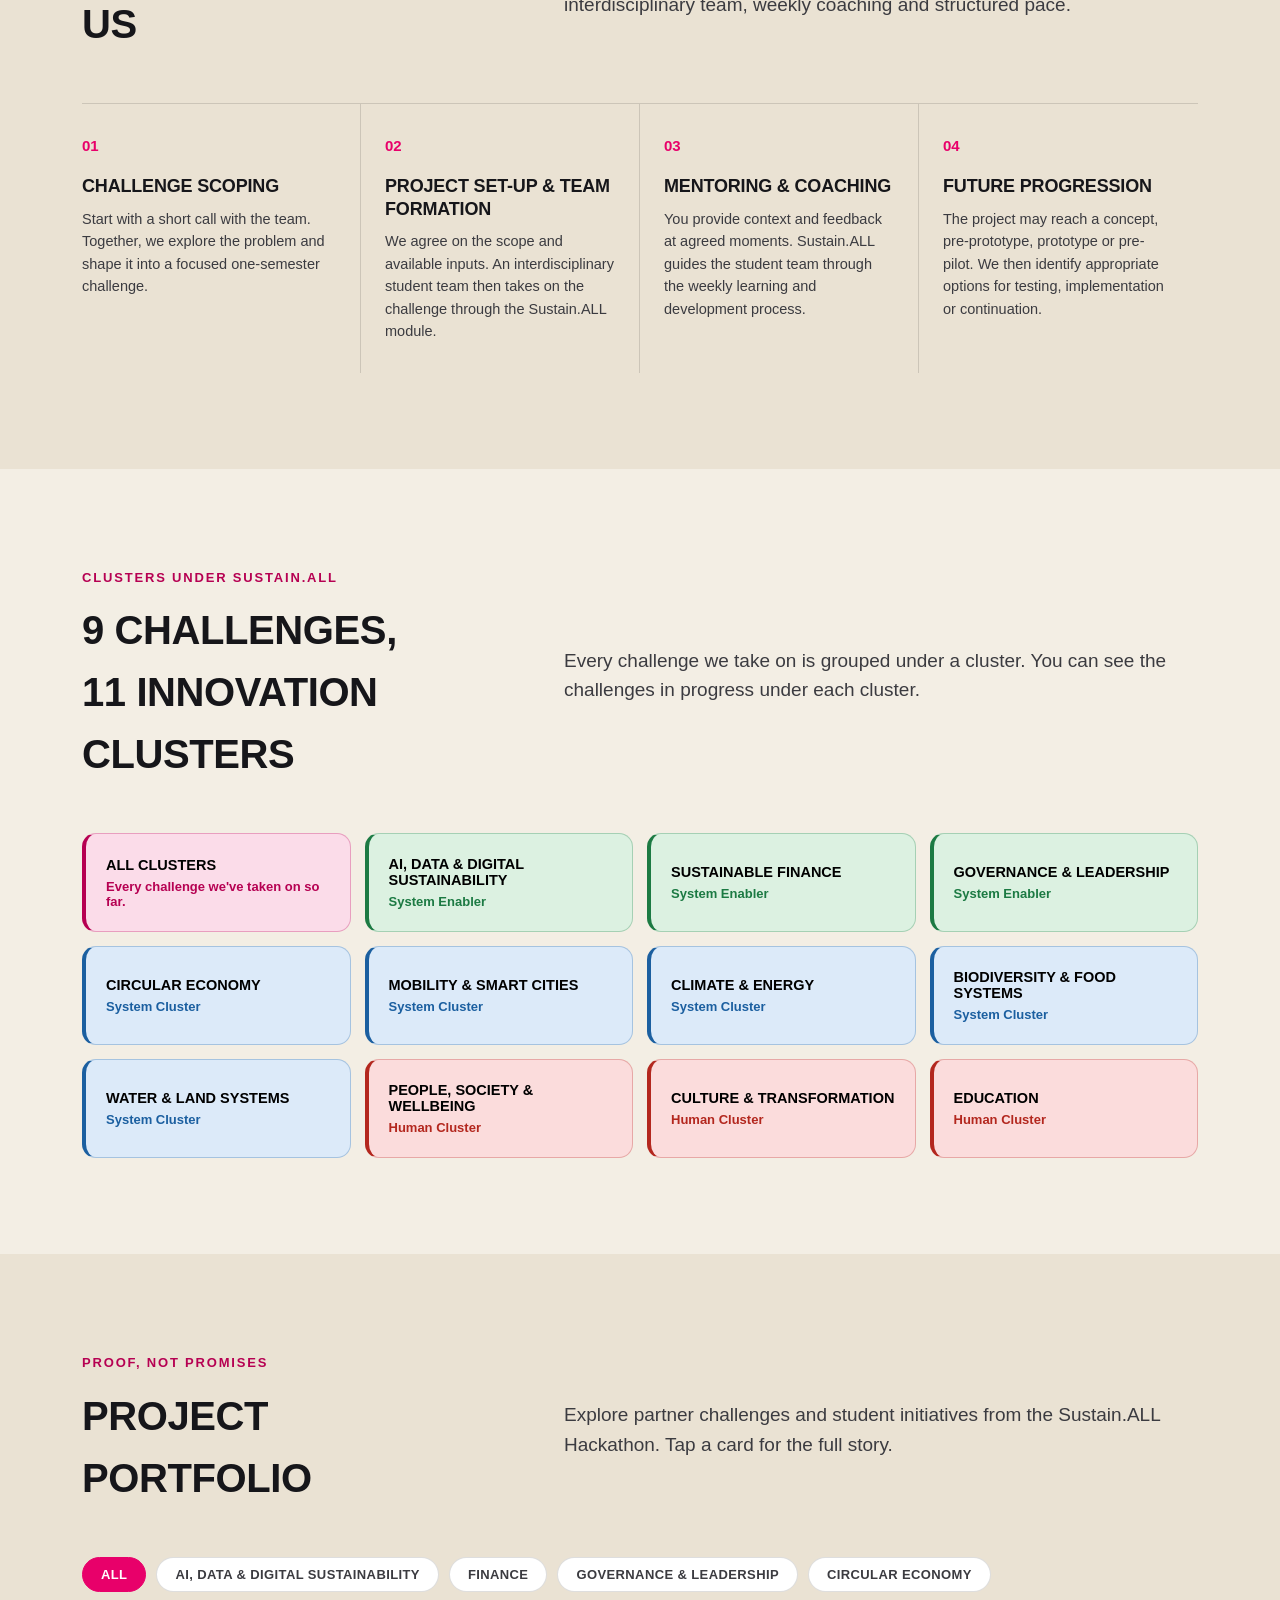
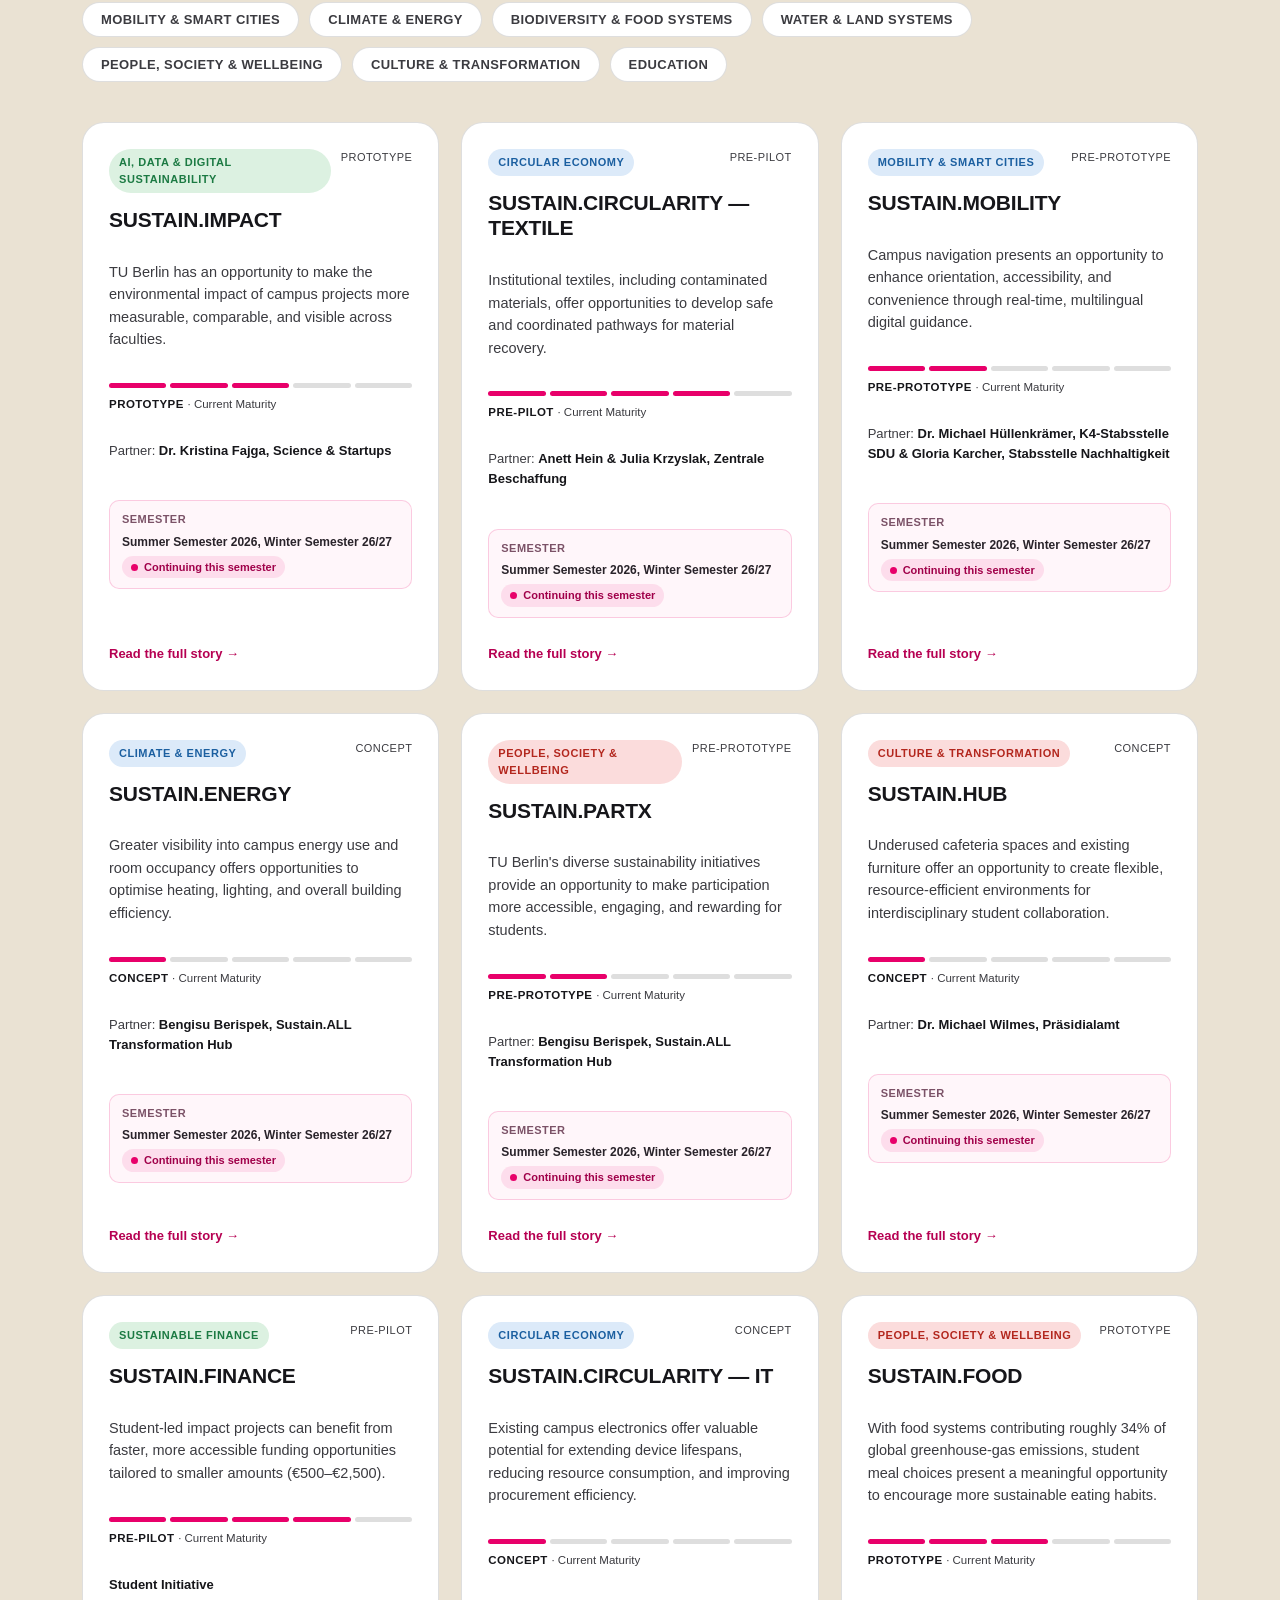
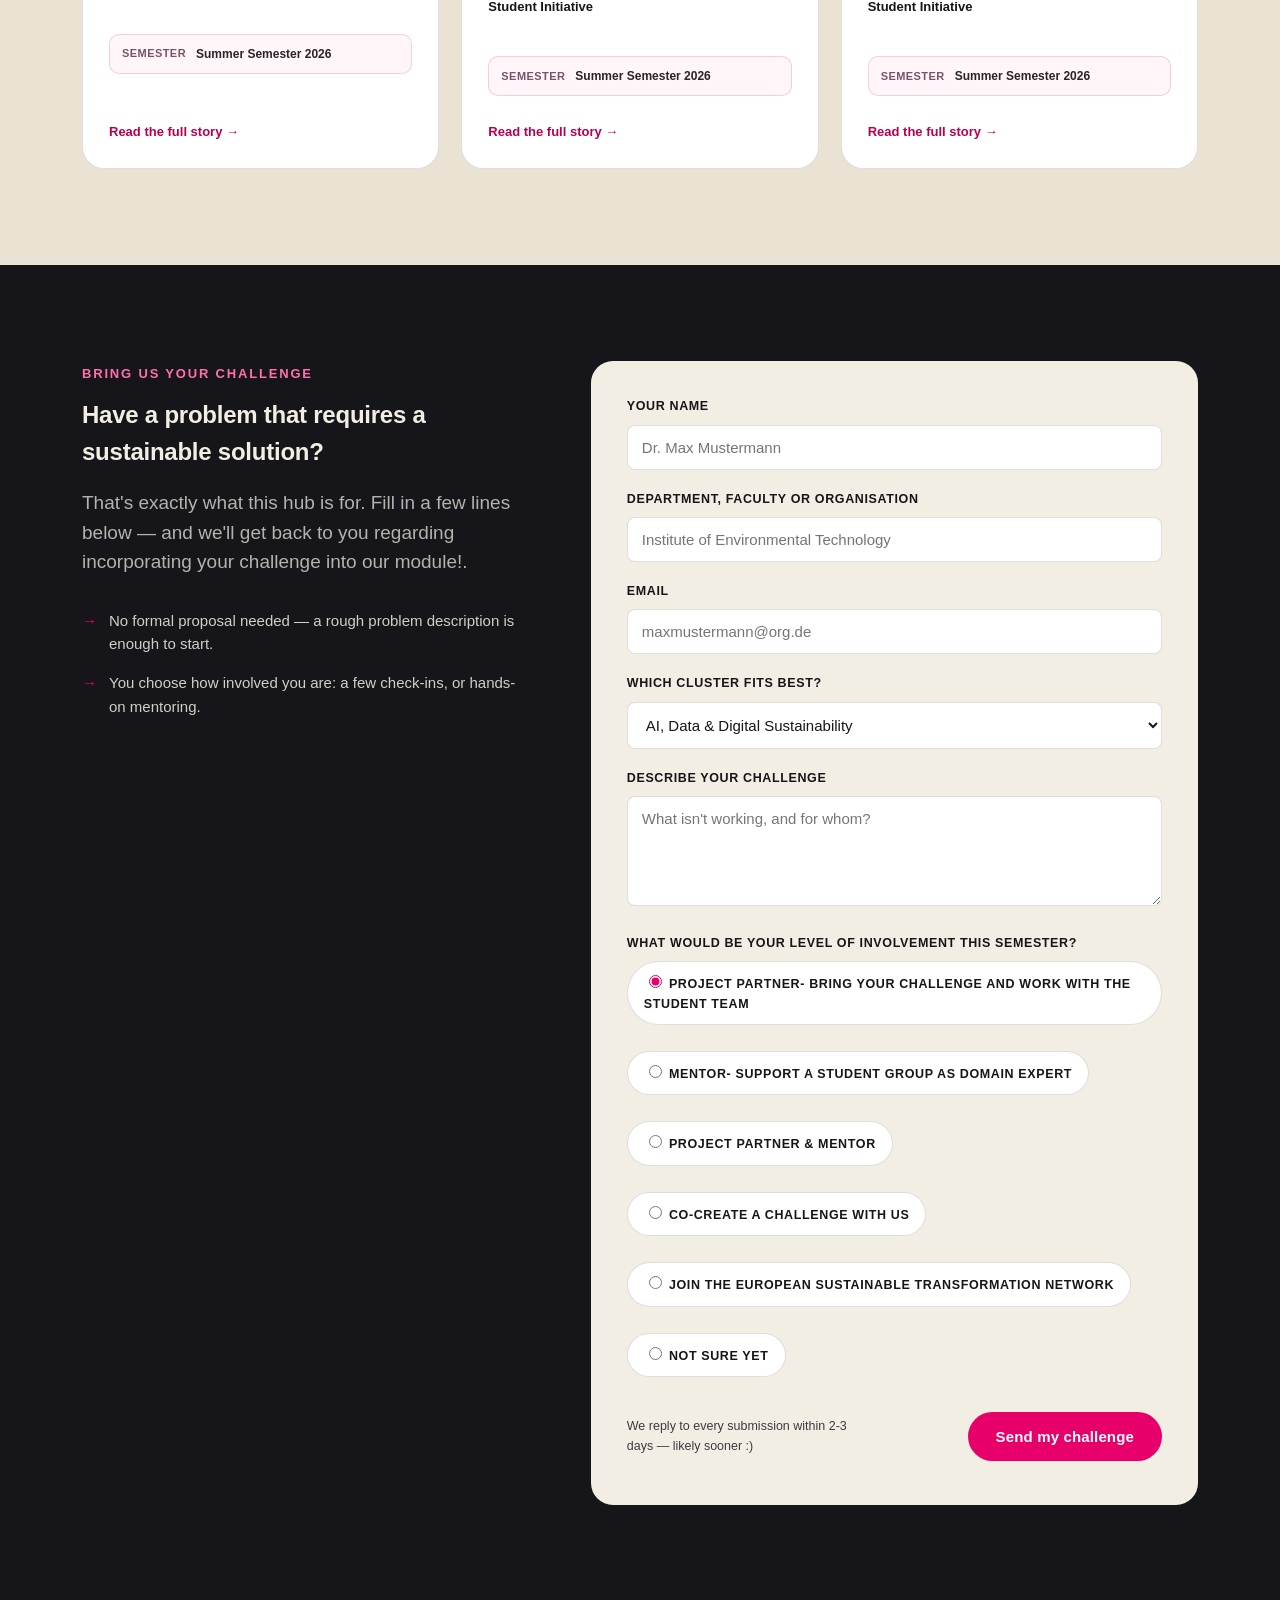
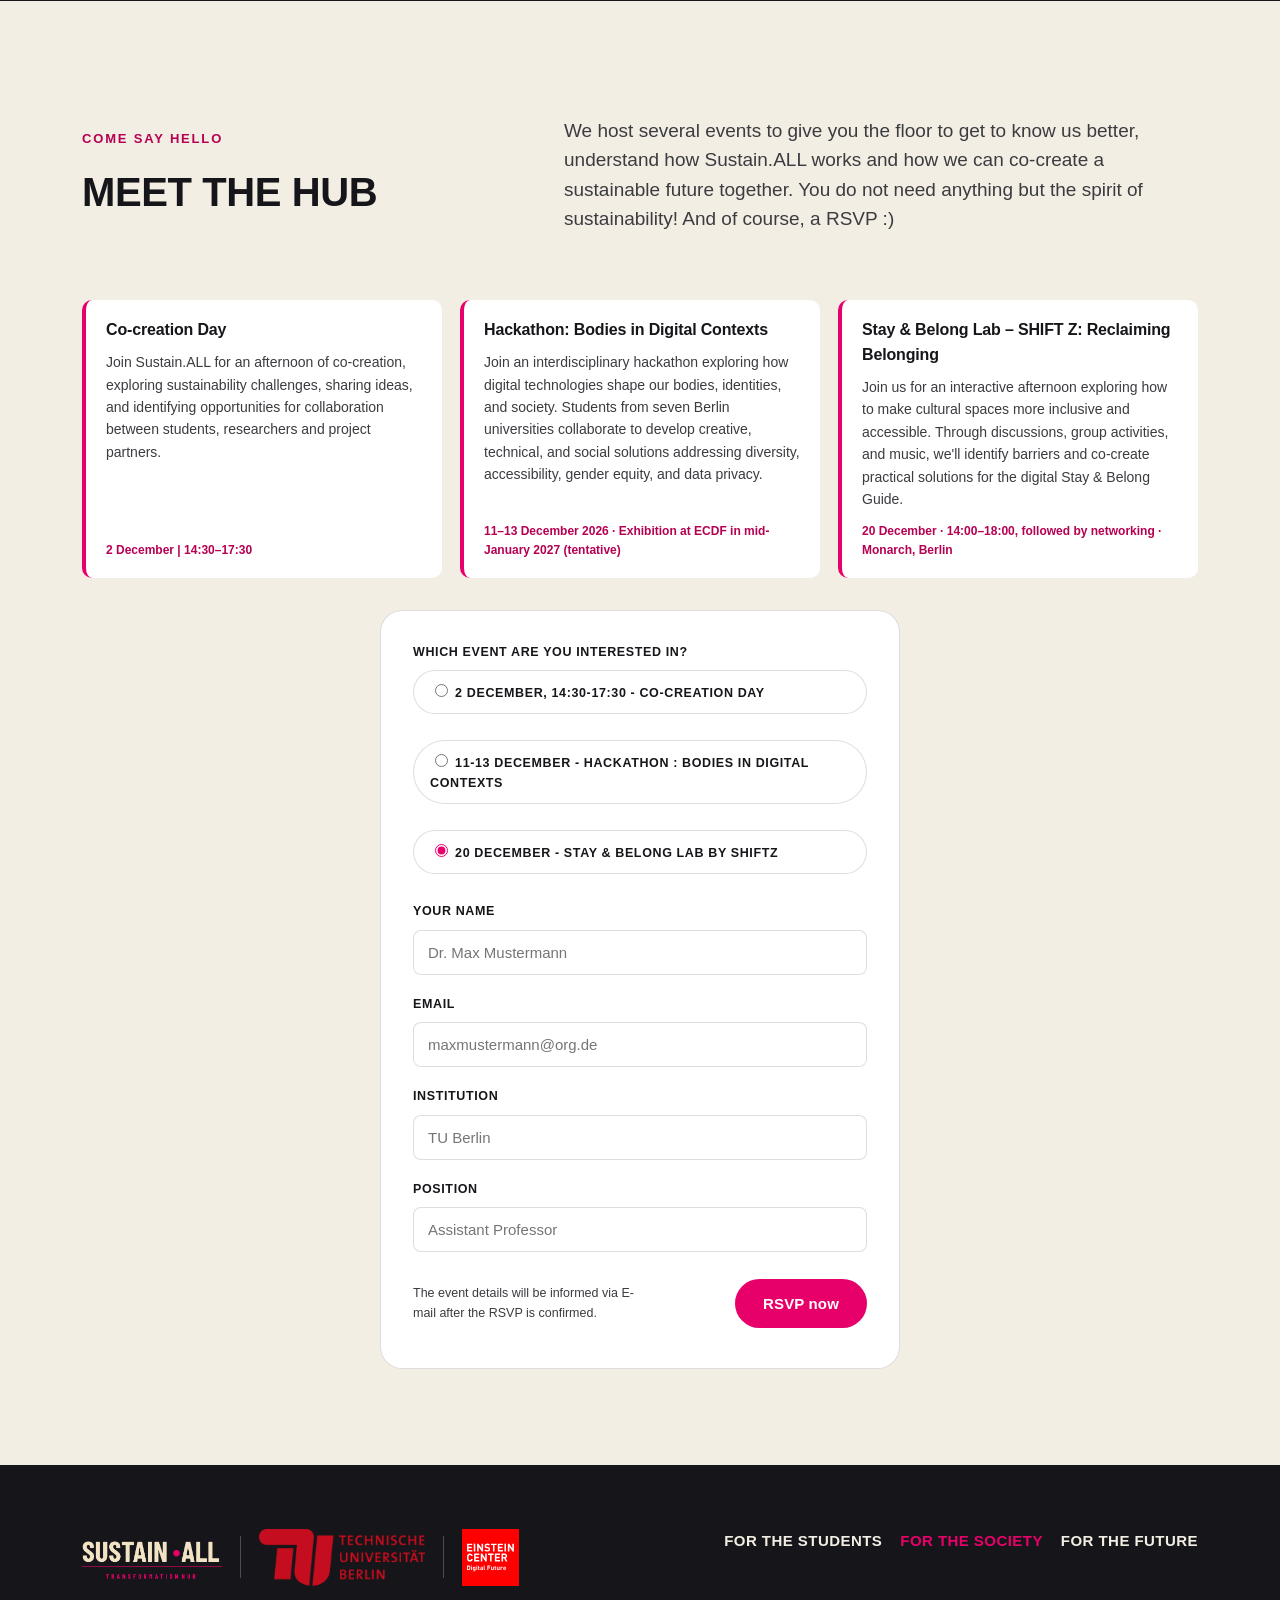
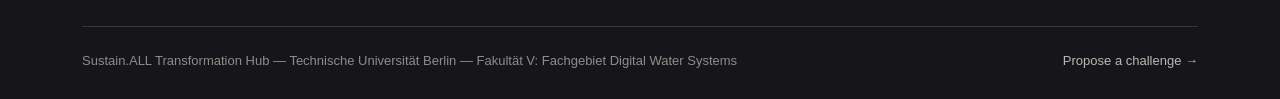
==== commit 4067eb77: "Add files via upload" ====
--- a/index.html
+++ b/index.html
@@ -424,6 +424,40 @@
         <p class="lede">We host several events to give you the floor to get to know us better, understand how Sustain.ALL works and how we can co-create a sustainable future together. You do not need anything but the spirit of sustainability! And of course, a RSVP :)</p>
       </div>
 
+      <div class="event-descriptions" aria-label="Upcoming event details">
+        <article class="event-description">
+          <h4>Co-creation Day</h4>
+          <p>
+            Join Sustain.ALL for an afternoon of co-creation,
+            exploring sustainability challenges, sharing ideas,
+            and identifying opportunities for collaboration
+            between students, researchers and project partners.
+          </p>
+          <span>2 December | 14:30–17:30</span>
+        </article>
+
+        <article class="event-description">
+          <h4>Hackathon: Bodies in Digital Contexts</h4>
+          <p>
+            Join an interdisciplinary hackathon exploring how digital technologies shape our bodies,
+            identities, and society. Students from seven Berlin universities collaborate to develop
+            creative, technical, and social solutions addressing diversity, accessibility,
+            gender equity, and data privacy.
+          </p>
+          <span>11–13 December 2026 · Exhibition at ECDF in mid-January 2027 (tentative)</span>
+        </article>
+
+        <article class="event-description">
+          <h4>Stay &amp; Belong Lab – SHIFT Z: Reclaiming Belonging</h4>
+          <p>
+            Join us for an interactive afternoon exploring how to make cultural spaces more inclusive
+            and accessible. Through discussions, group activities, and music, we'll identify barriers
+            and co-create practical solutions for the digital Stay &amp; Belong Guide.
+          </p>
+          <span>20 December · 14:00–18:00, followed by networking · Monarch, Berlin</span>
+        </article>
+      </div>
+
       <div class="event-card">
         <form name="event-rsvp" id="rsvpForm">
           <p style="position:absolute; left:-9999px;" aria-hidden="true"><label>Don't fill this out: <input name="bot-field" tabindex="-1" autocomplete="off"></label></p>
@@ -436,17 +470,6 @@
               <label class="radio-opt"><input type="radio" name="eventDate" value="11-13 December - Hackathon : Bodies in Digital Contexts" checked> 11-13 December - Hackathon : Bodies in Digital Contexts</label>
               <label class="radio-opt"><input type="radio" name="eventDate" value="20 December - Stay & Belong Lab by SHIFTZ" checked > 20 December - Stay & Belong Lab by SHIFTZ </label>
             </div>
-          </div>
-
-          <div class="event-description">
-            <h4>Co-creation Day</h4>
-            <p>
-              Join Sustain.ALL for an afternoon of co-creation,
-              exploring sustainability challenges, sharing ideas,
-              and identifying opportunities for collaboration
-              between students, researchers and project partners.
-            </p>
-            <span>2 December | 14:30–17:30</span>
           </div>
 
           <div class="field">
--- a/styles.css
+++ b/styles.css
@@ -953,14 +953,23 @@
    Anything marked class="events-only" is hidden while <body class="events-hidden"> is set. */
 .events-hidden .events-only{ display: none !important; }
 
-/* RSVP EVENT DESCRIPTION */
+/* RSVP EVENT DESCRIPTIONS — outside the registration form */
+
+.event-descriptions {
+  display: grid;
+  grid-template-columns: repeat(3, minmax(0, 1fr));
+  gap: 18px;
+  margin-bottom: 32px;
+}
 
 .event-description {
+  display: flex;
+  flex-direction: column;
   background: var(--white);
   border-left: 4px solid var(--magenta);
   border-radius: 10px;
   padding: 18px 20px;
-  margin: 12px 0 26px;
+  margin: 0;
 }
 
 .event-description h4 {
@@ -977,7 +986,17 @@
 }
 
 .event-description span {
+  display: block;
+  margin-top: auto;
   font-size: 12px;
   font-weight: 700;
   color: var(--magenta-deep);
 }
+
+@media (max-width: 950px) {
+  .event-descriptions { grid-template-columns: repeat(2, minmax(0, 1fr)); }
+}
+
+@media (max-width: 680px) {
+  .event-descriptions { grid-template-columns: 1fr; }
+}
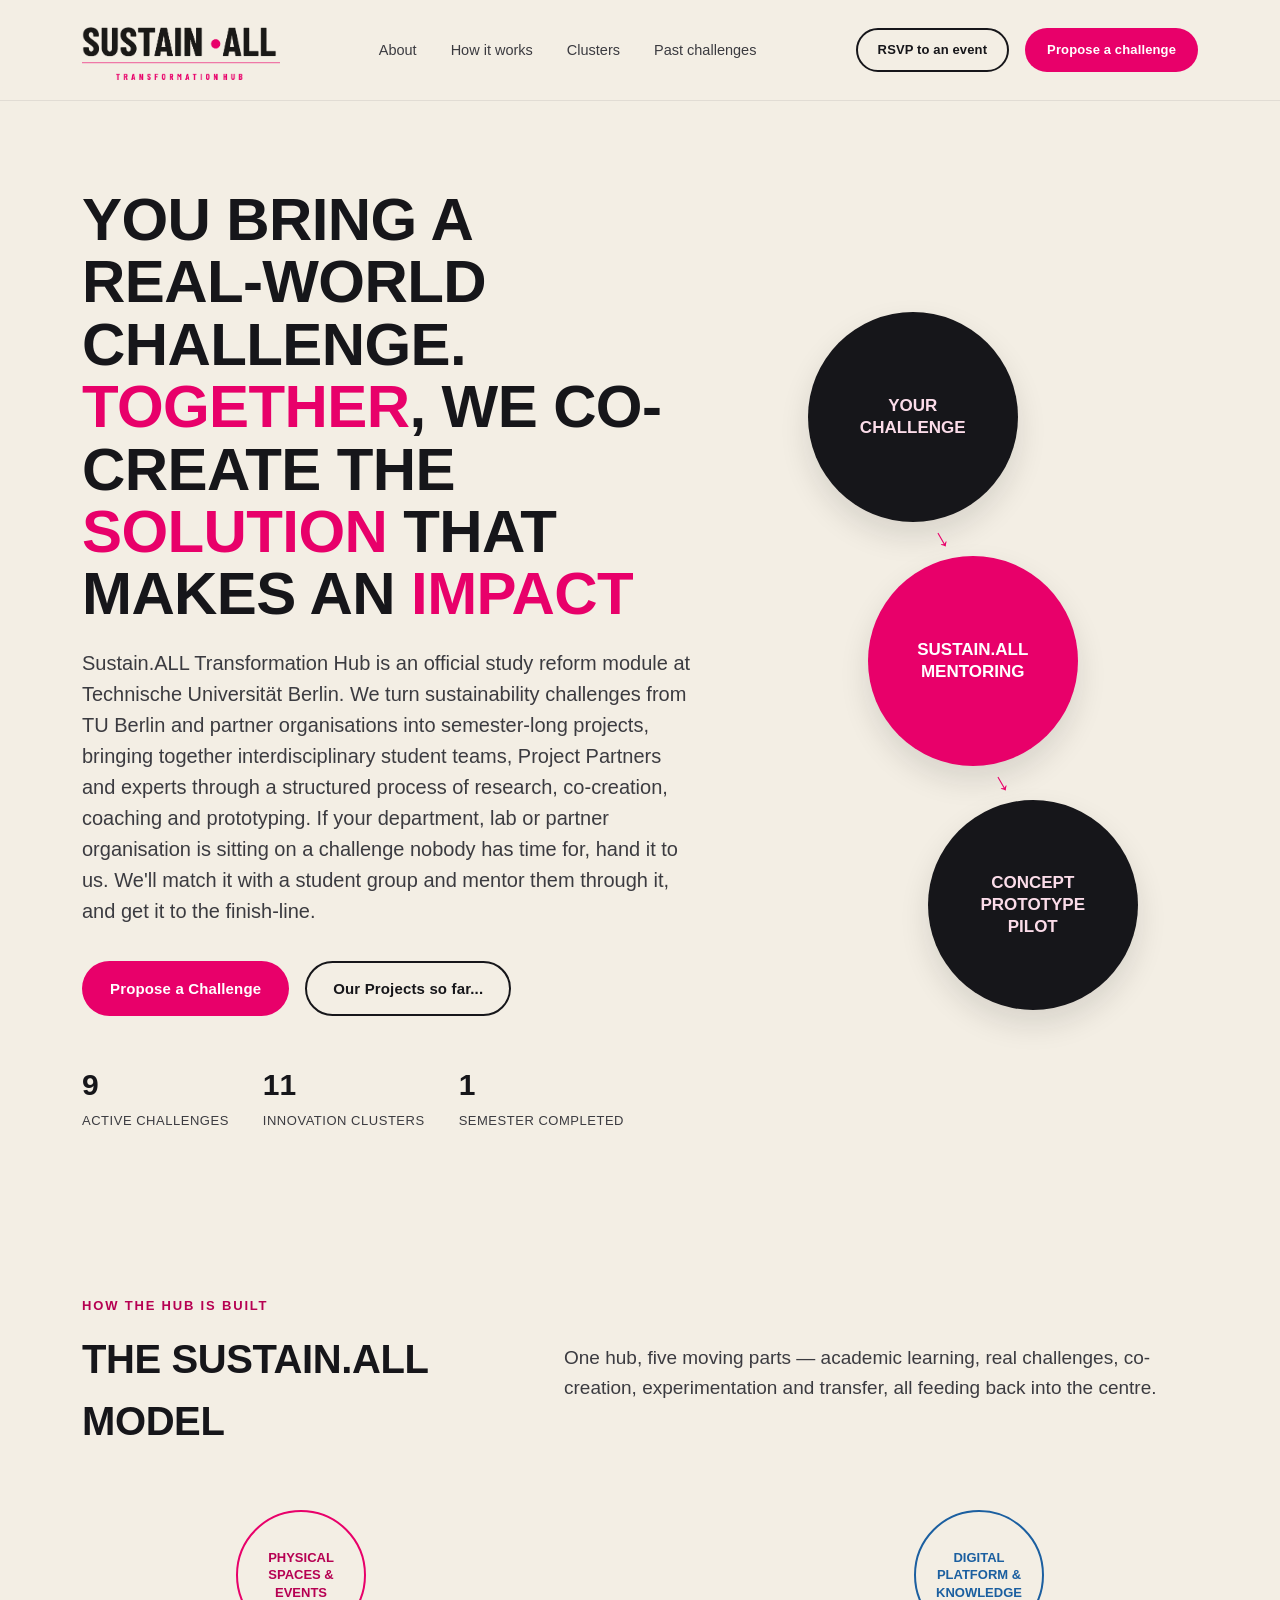
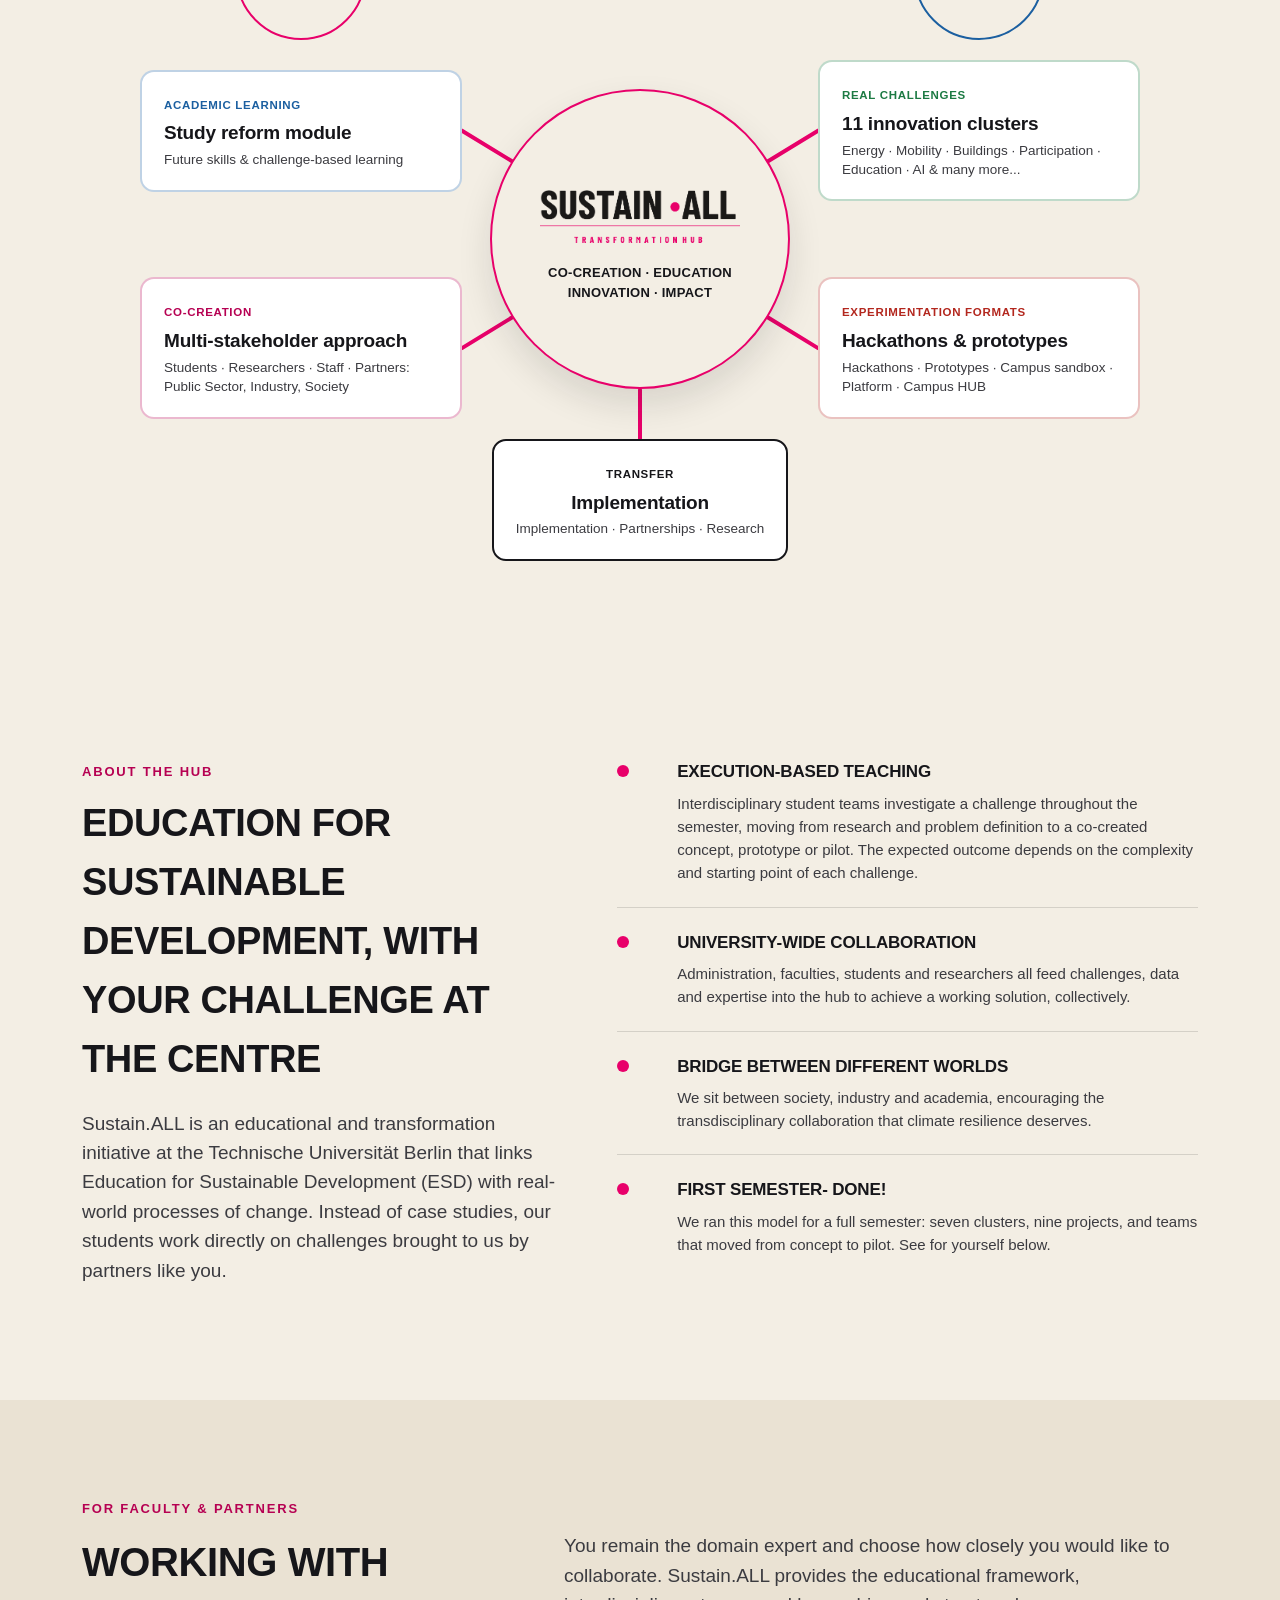
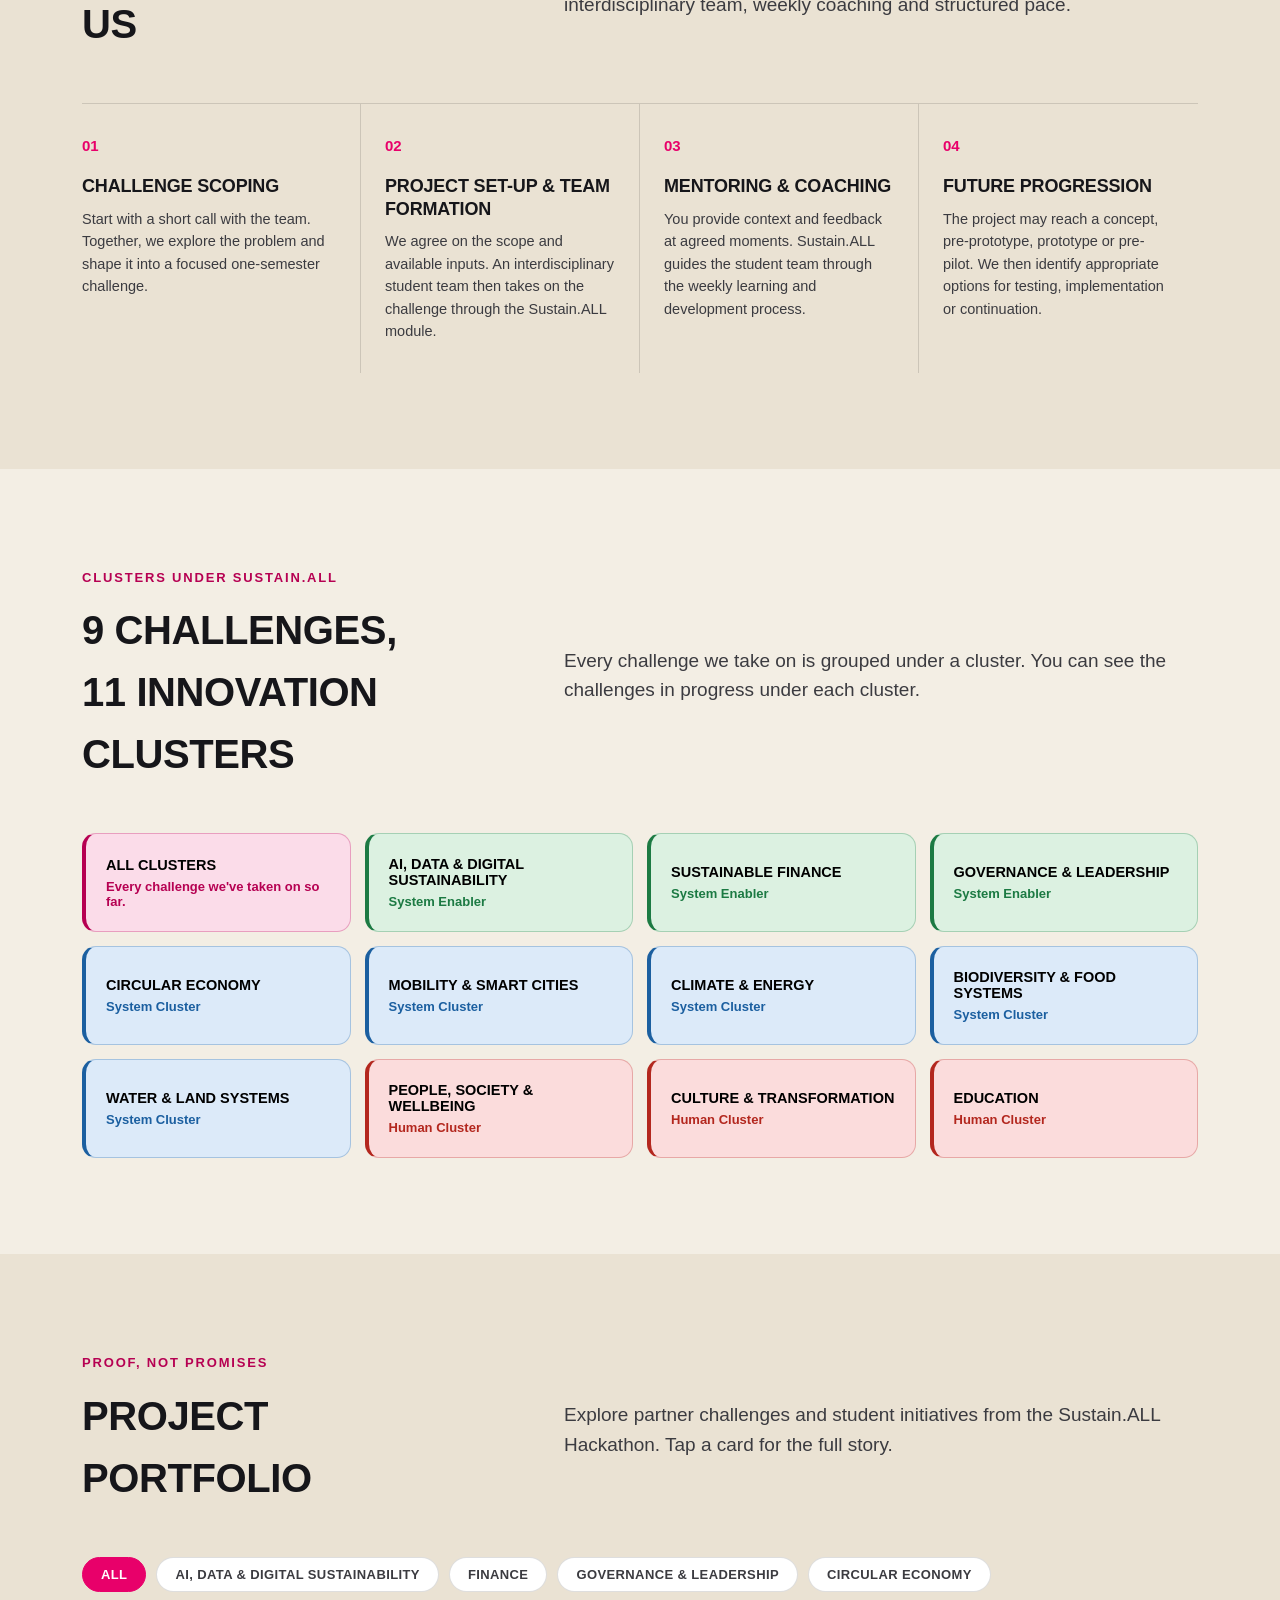
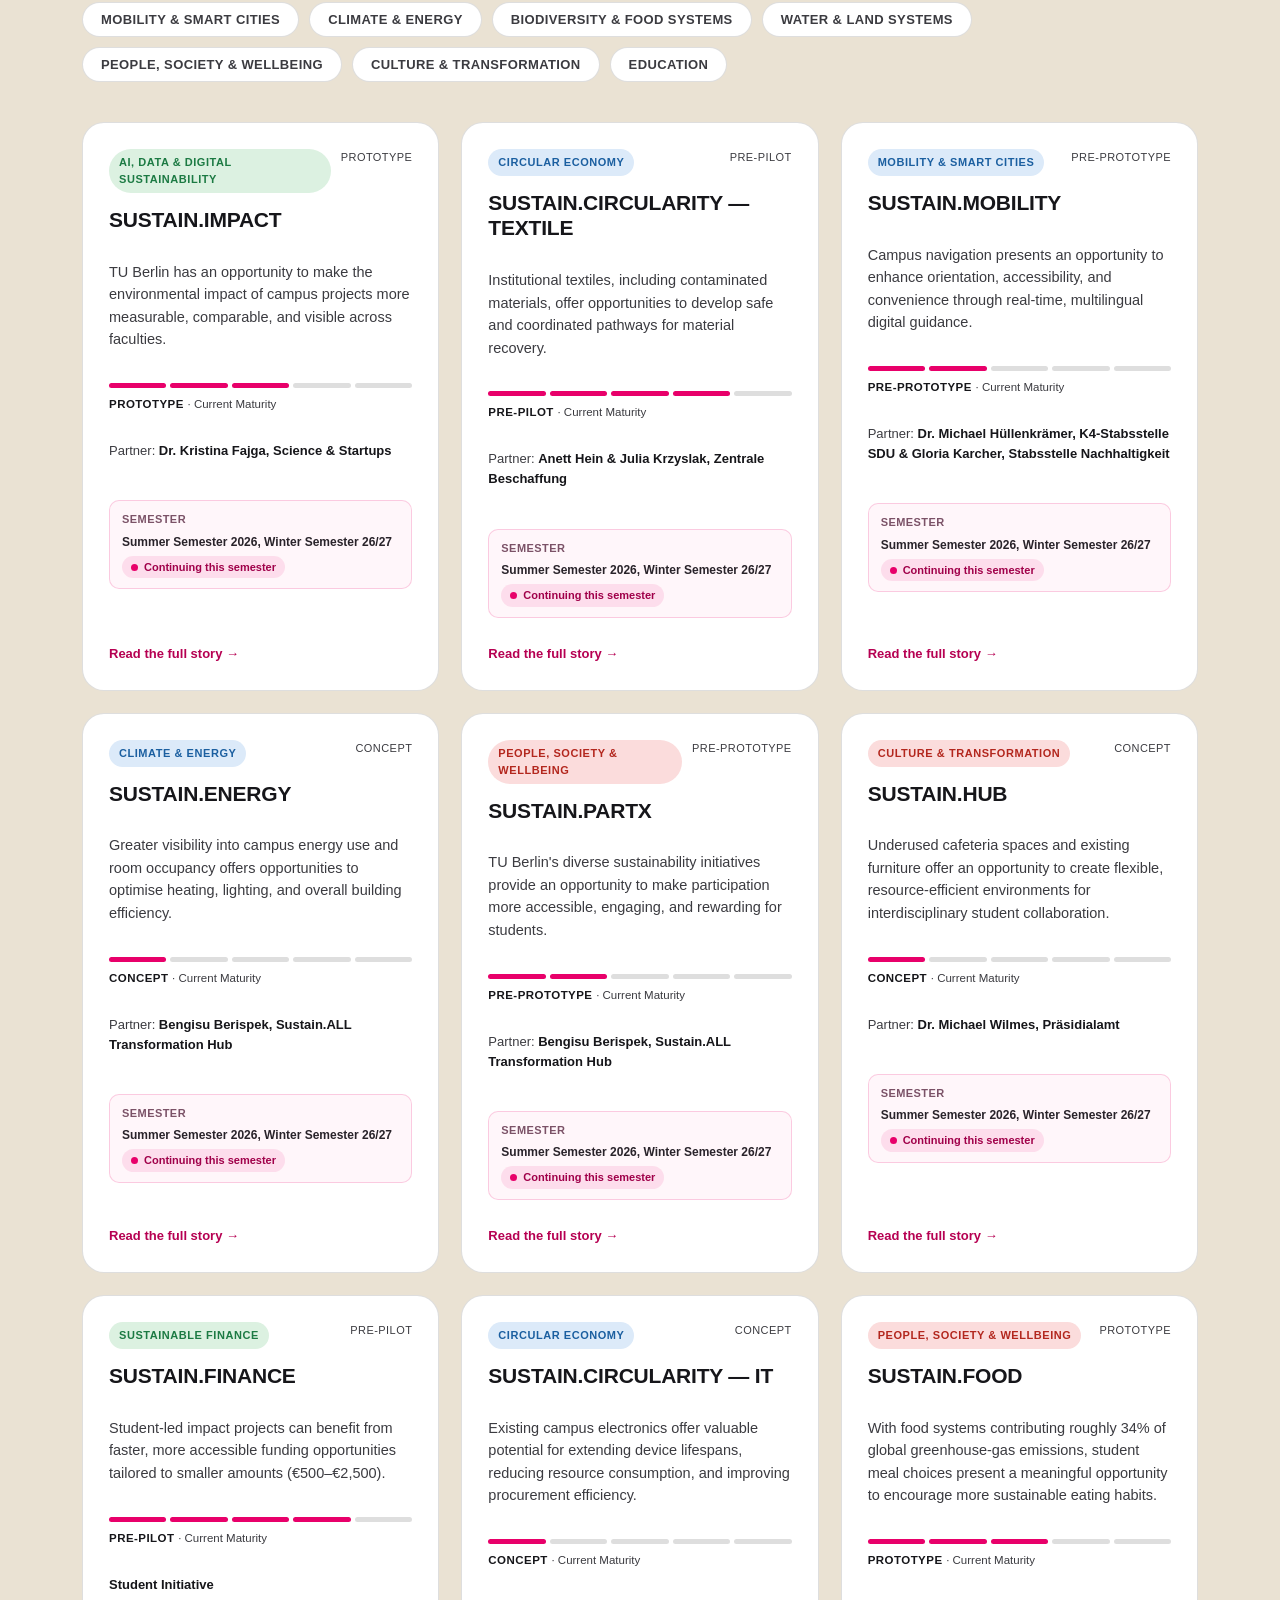
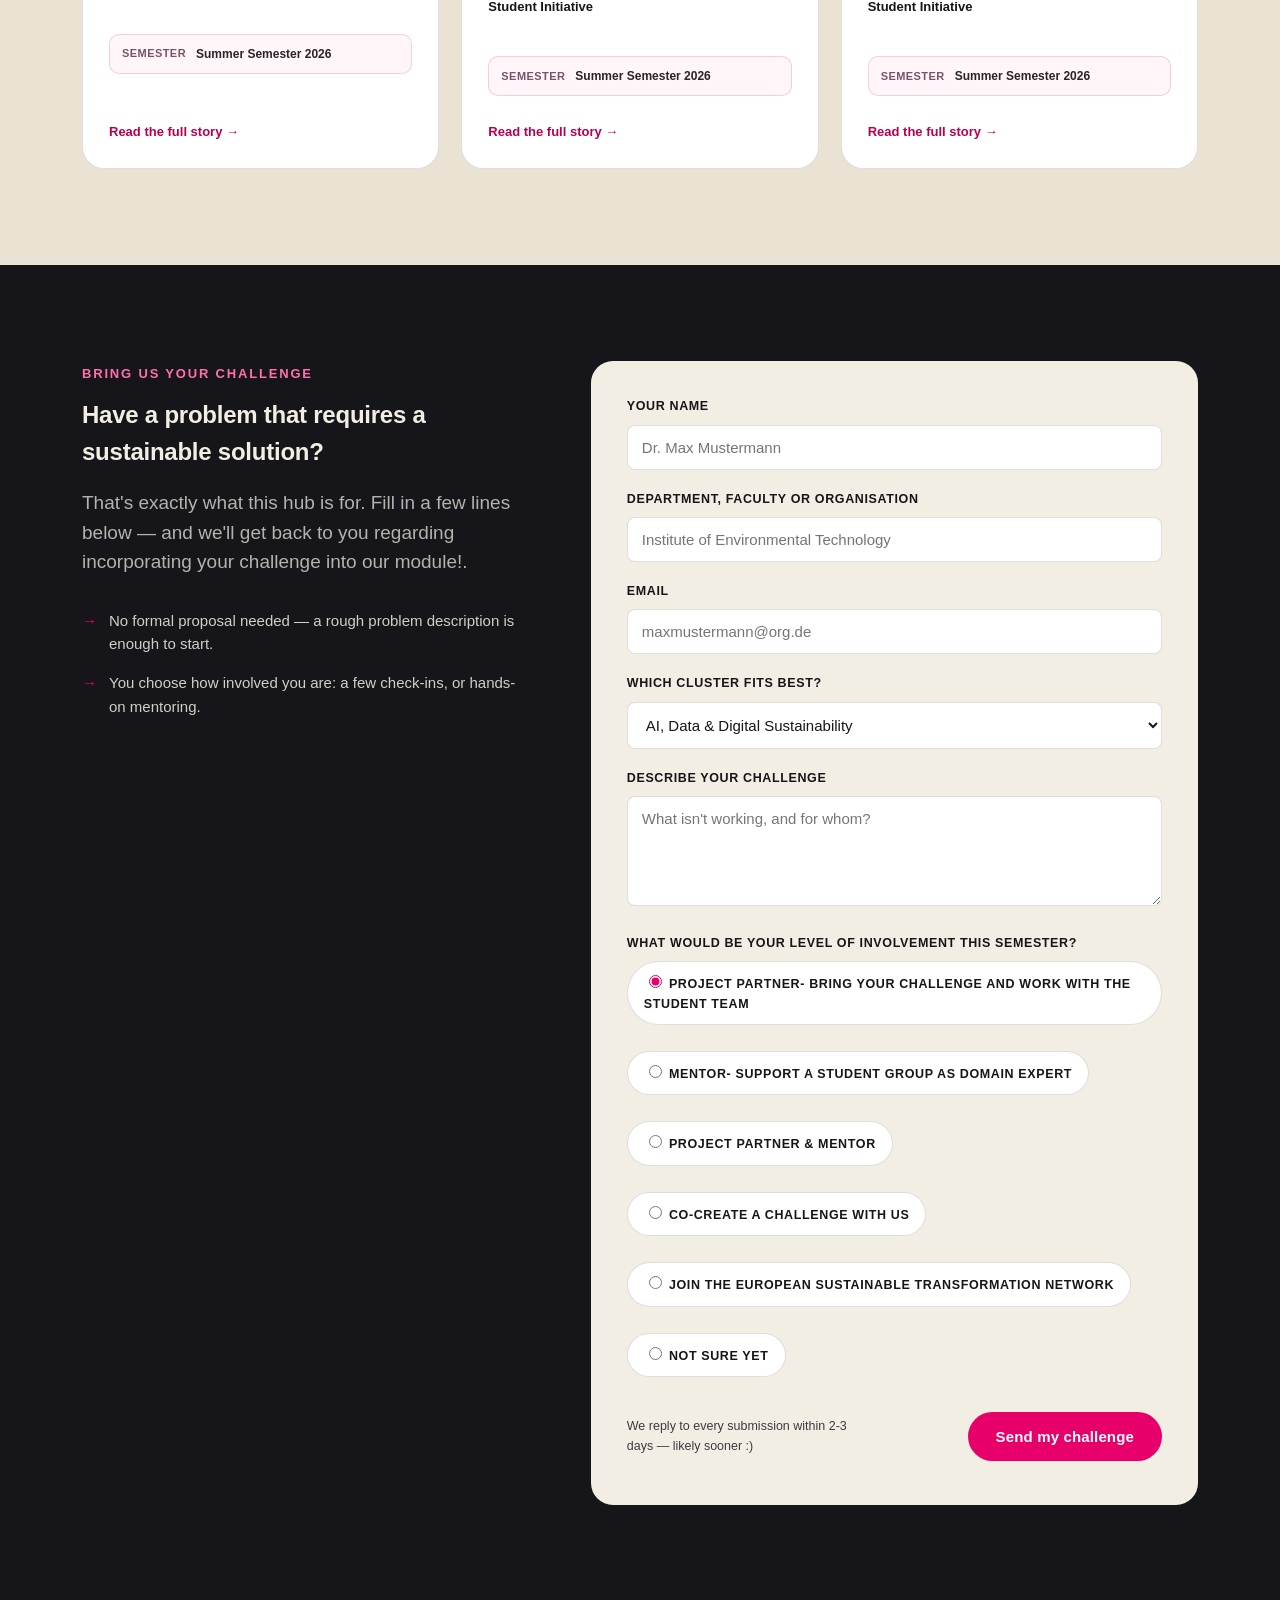
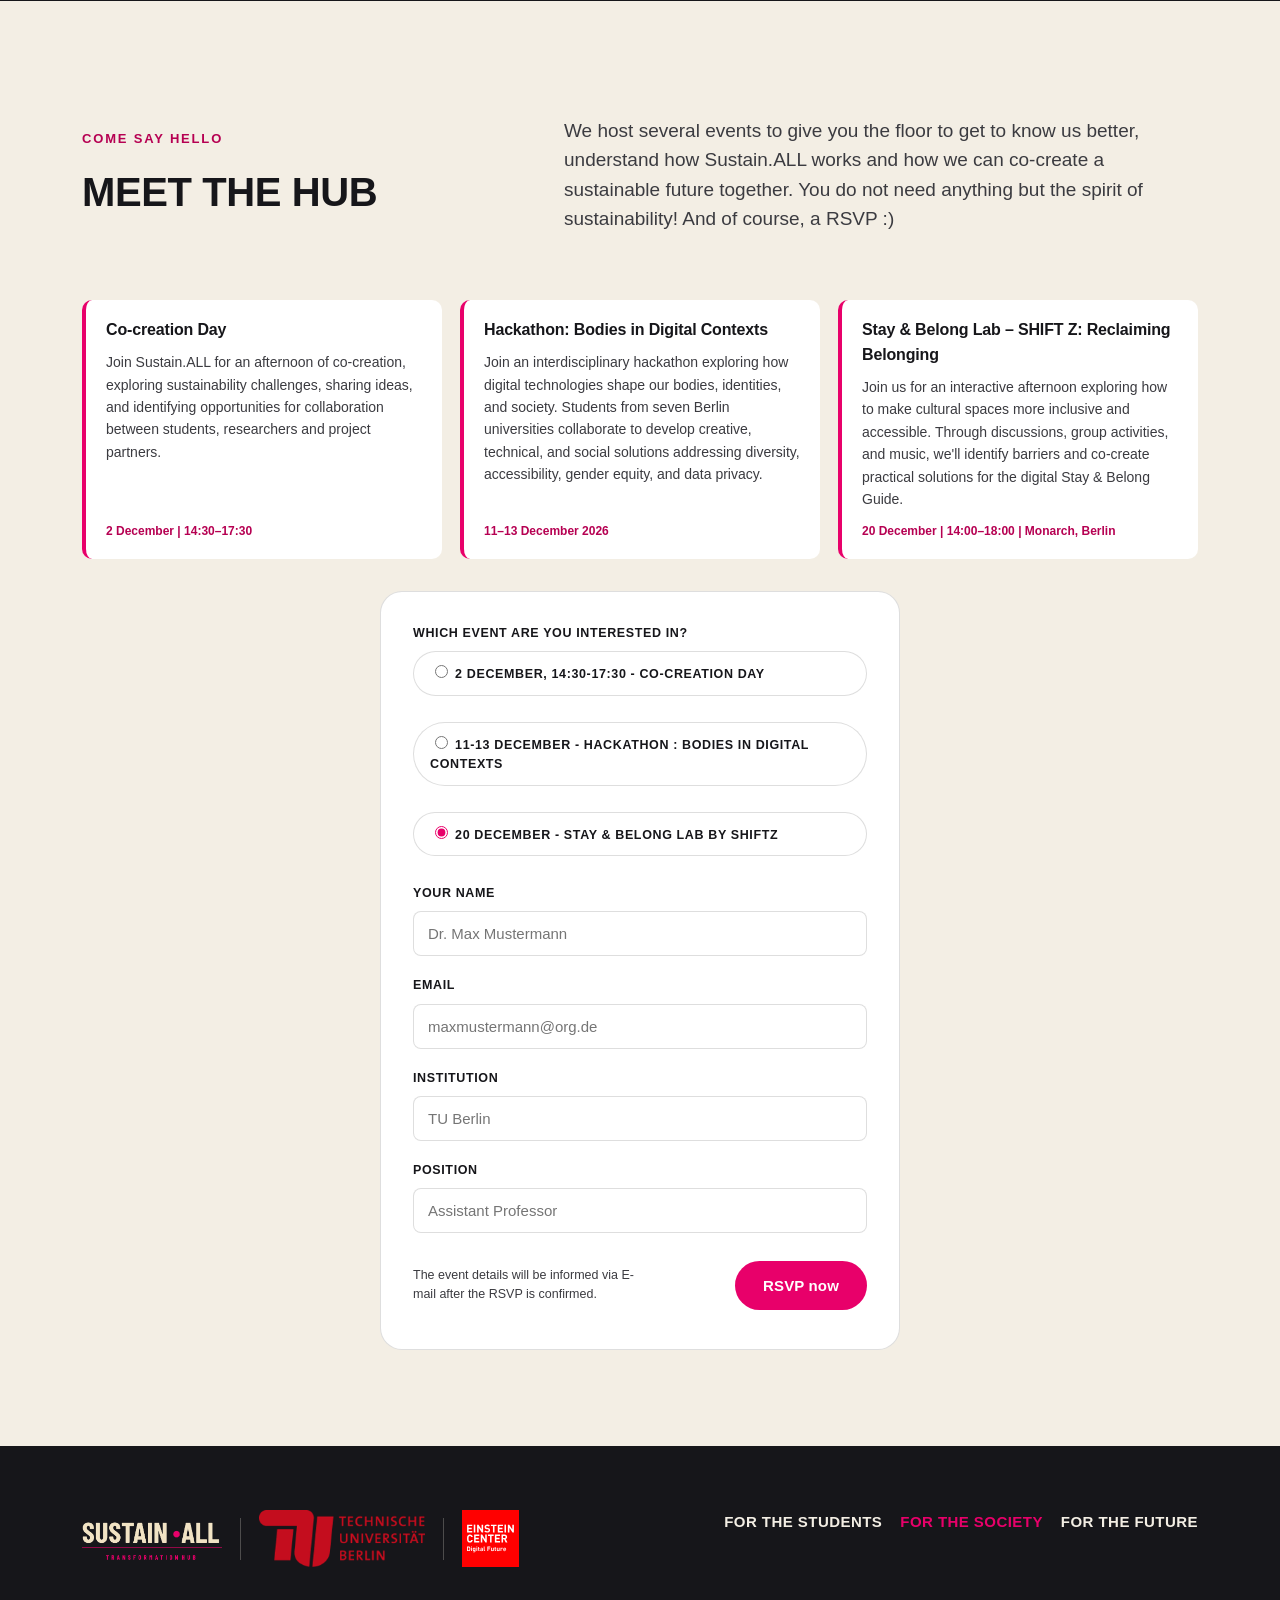
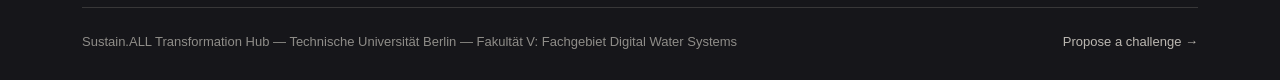
==== commit d175197a: "Update event dates and formatting in index.html" ====
--- a/index.html
+++ b/index.html
@@ -444,7 +444,7 @@
             creative, technical, and social solutions addressing diversity, accessibility,
             gender equity, and data privacy.
           </p>
-          <span>11–13 December 2026 · Exhibition at ECDF in mid-January 2027 (tentative)</span>
+          <span>11–13 December 2026</span>
         </article>
 
         <article class="event-description">
@@ -454,7 +454,7 @@
             and accessible. Through discussions, group activities, and music, we'll identify barriers
             and co-create practical solutions for the digital Stay &amp; Belong Guide.
           </p>
-          <span>20 December · 14:00–18:00, followed by networking · Monarch, Berlin</span>
+          <span>20 December | 14:00–18:00 | Monarch, Berlin</span>
         </article>
       </div>
 
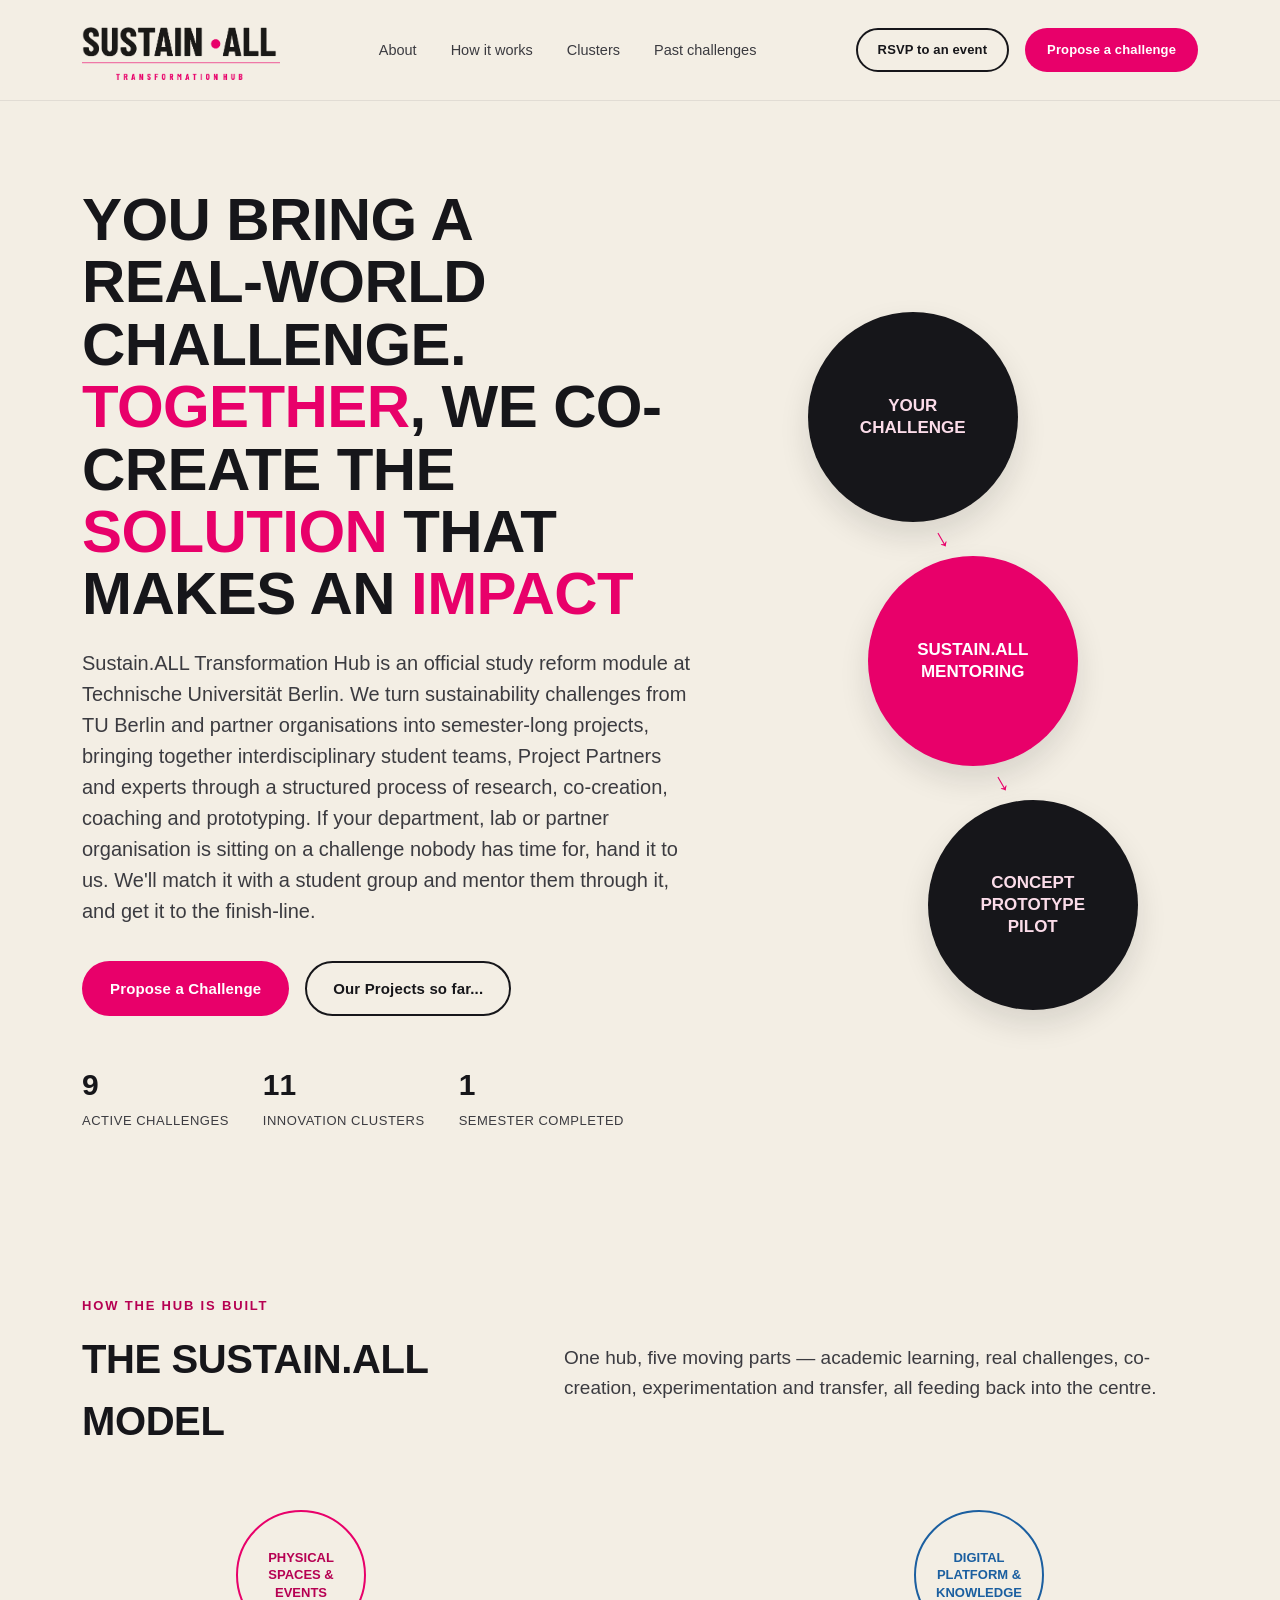
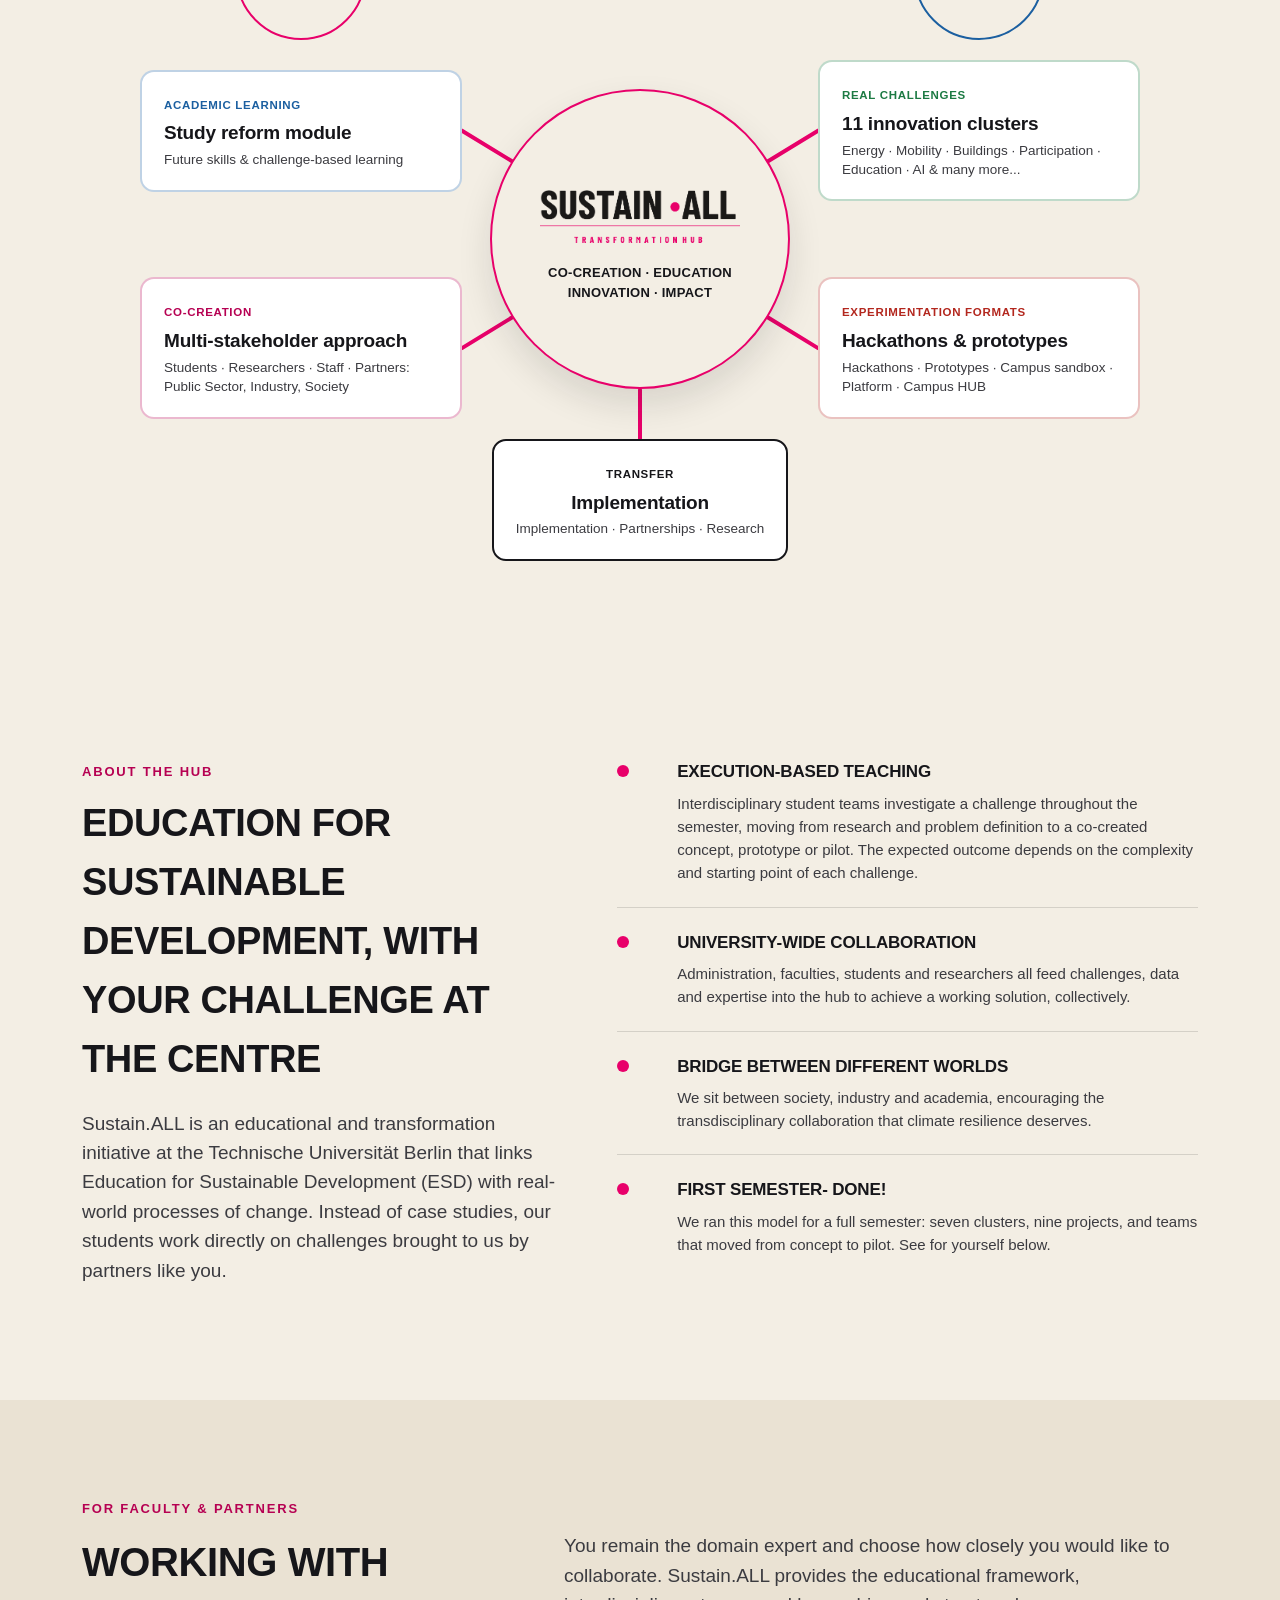
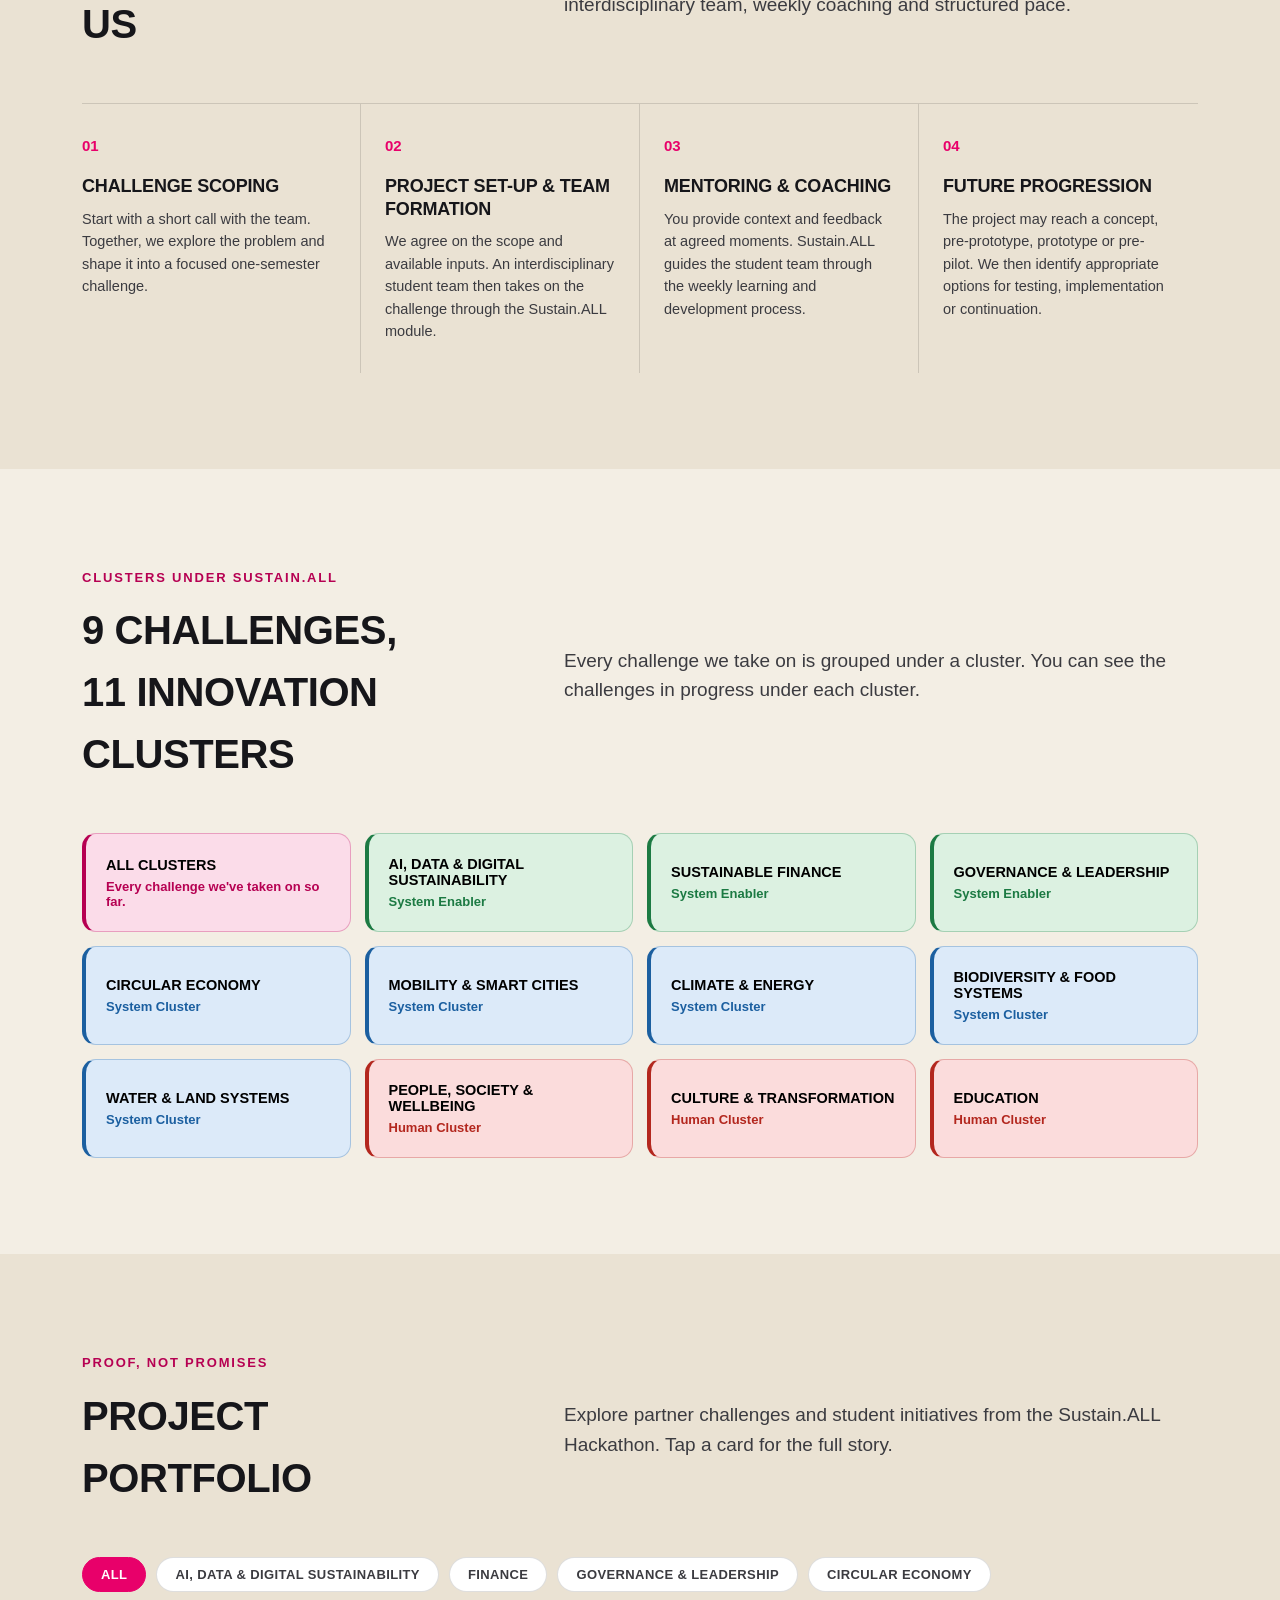
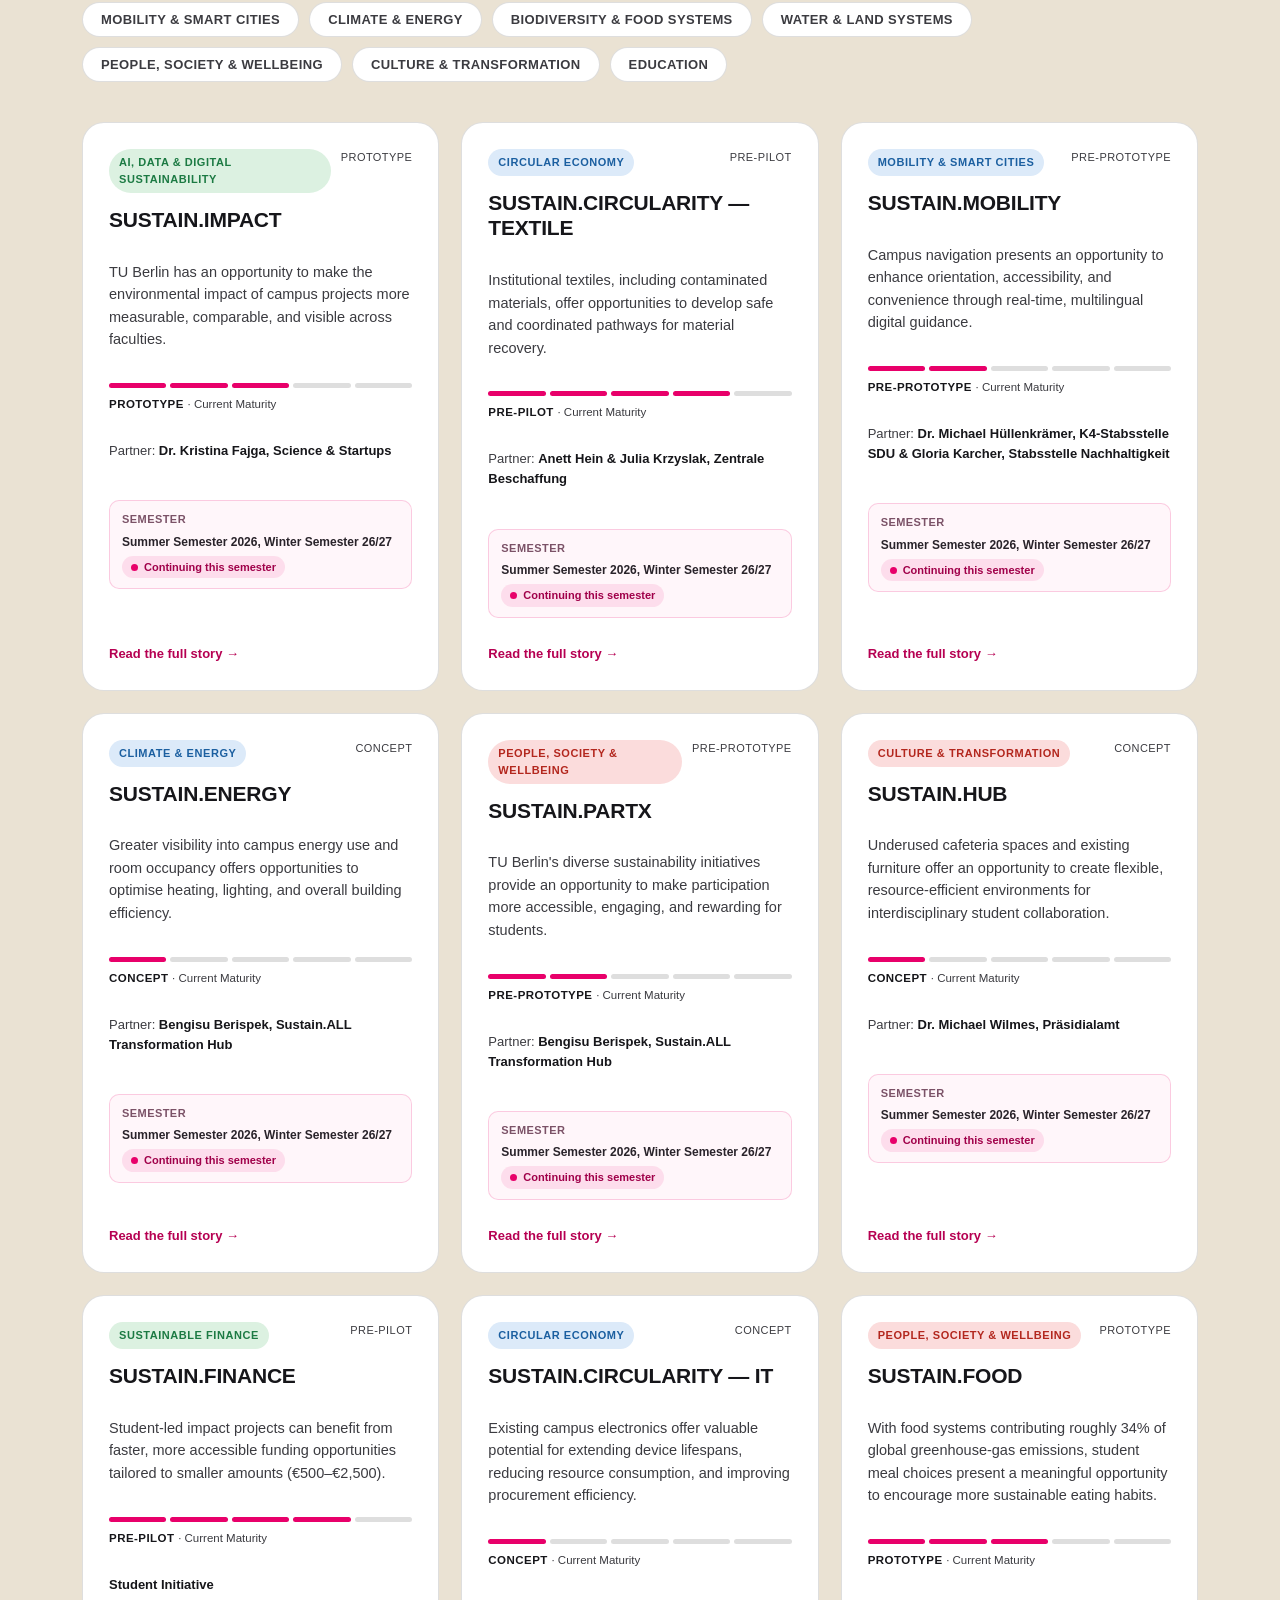
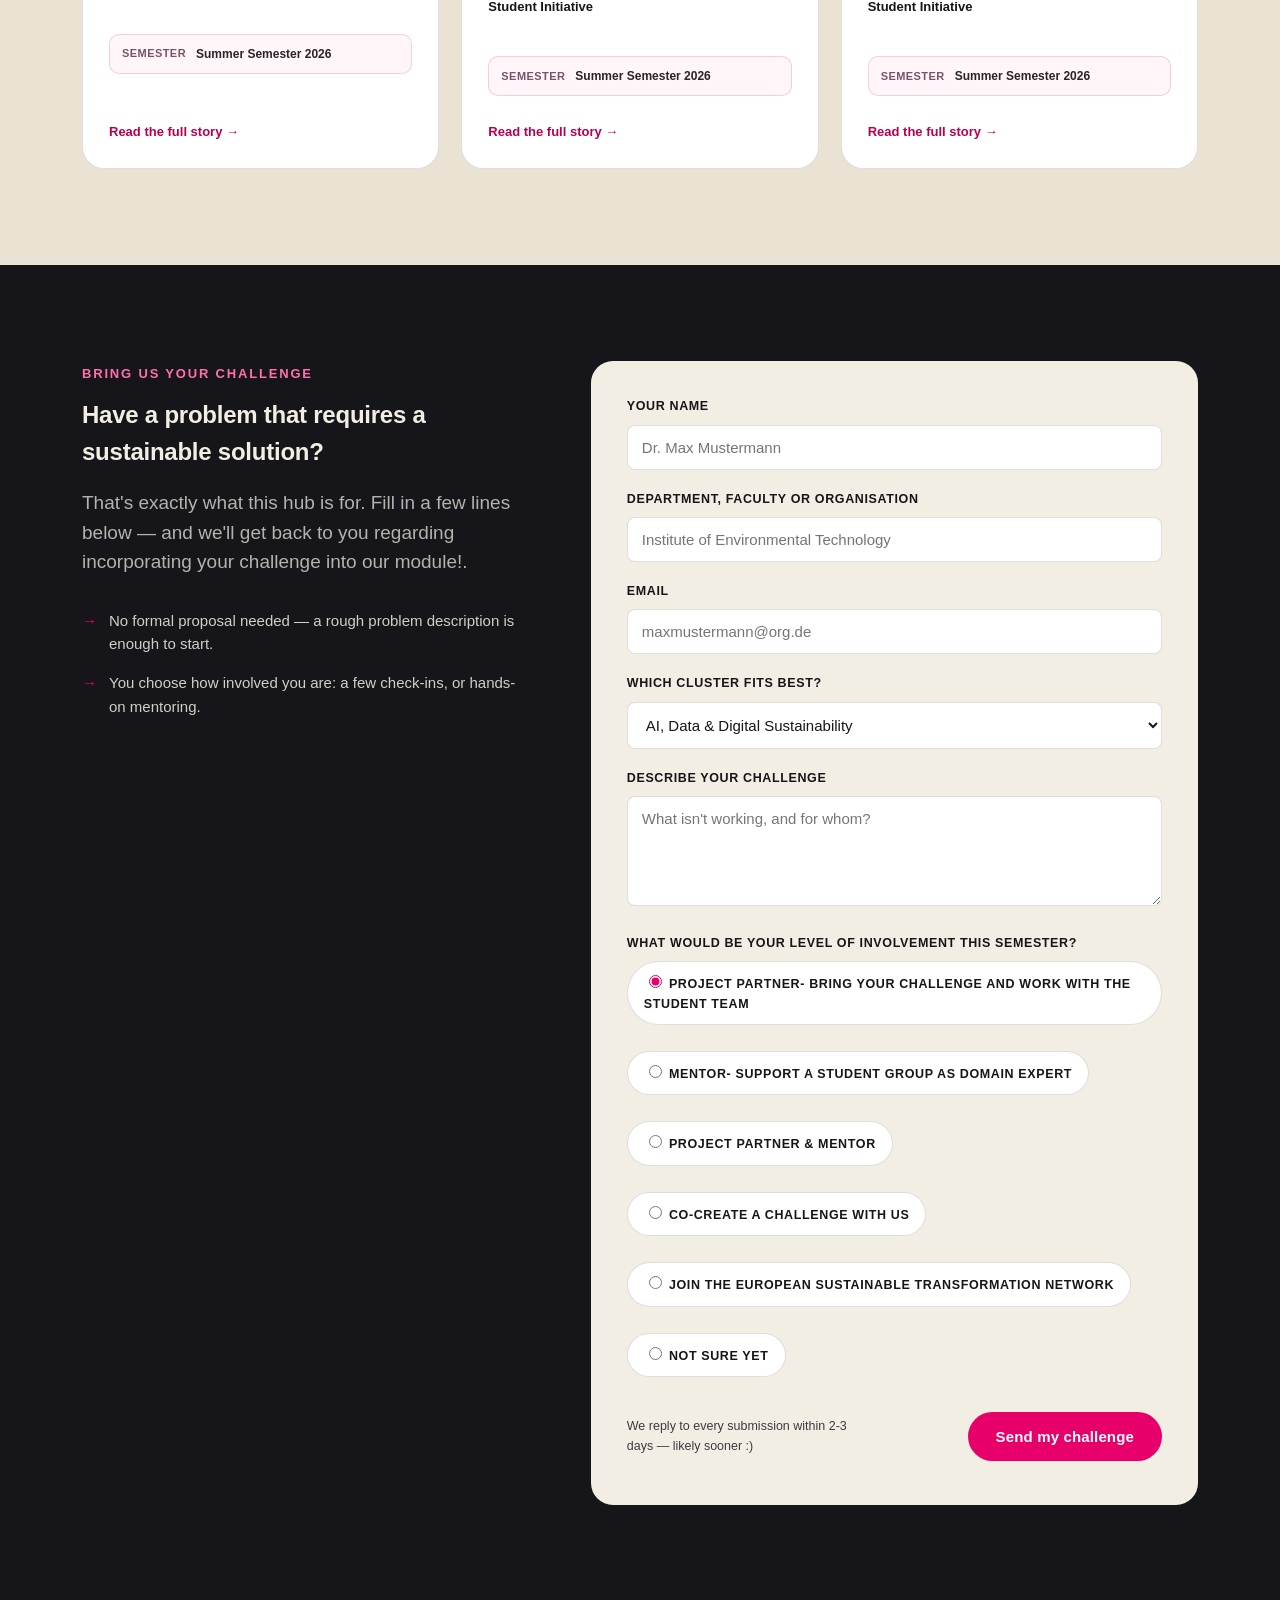
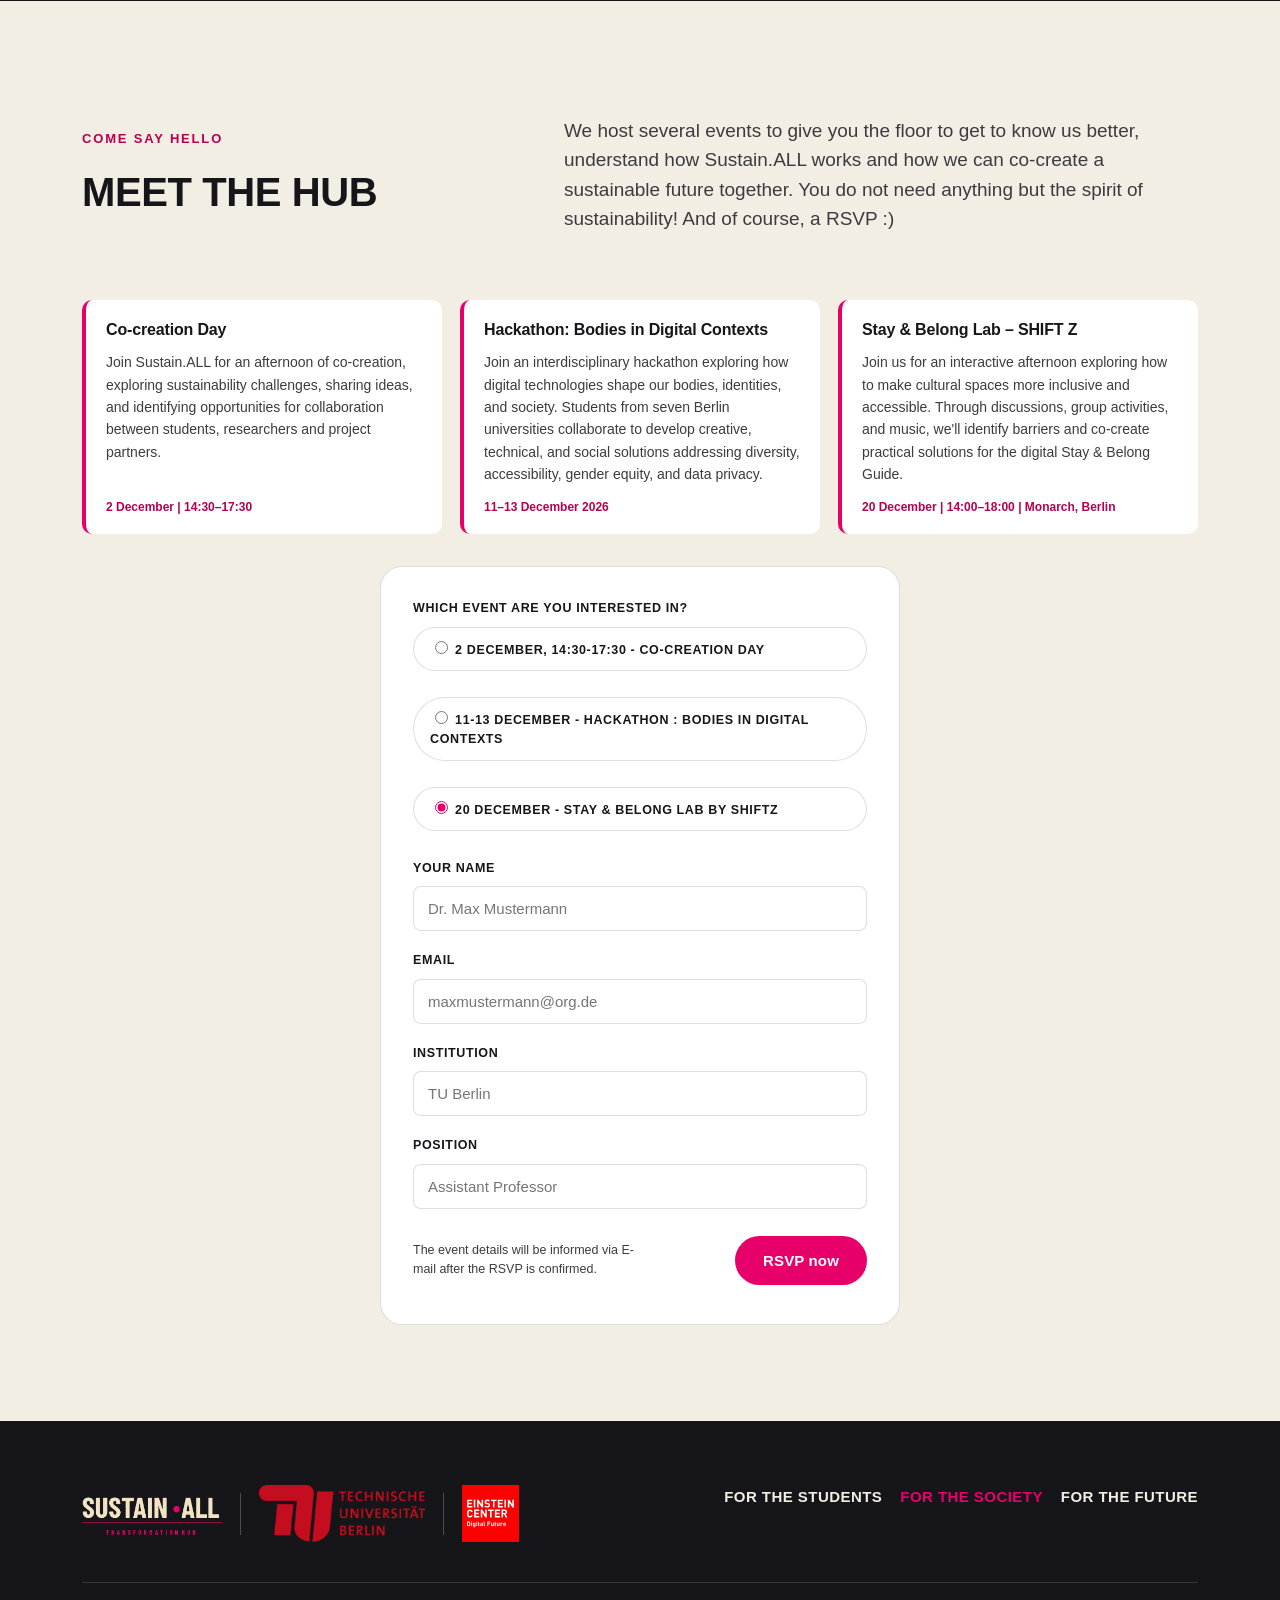
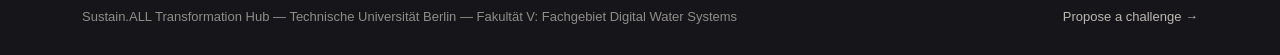
==== commit cba91954: "Update event title in index.html" ====
--- a/index.html
+++ b/index.html
@@ -448,7 +448,7 @@
         </article>
 
         <article class="event-description">
-          <h4>Stay &amp; Belong Lab – SHIFT Z: Reclaiming Belonging</h4>
+          <h4>Stay &amp; Belong Lab – SHIFT Z</h4>
           <p>
             Join us for an interactive afternoon exploring how to make cultural spaces more inclusive
             and accessible. Through discussions, group activities, and music, we'll identify barriers
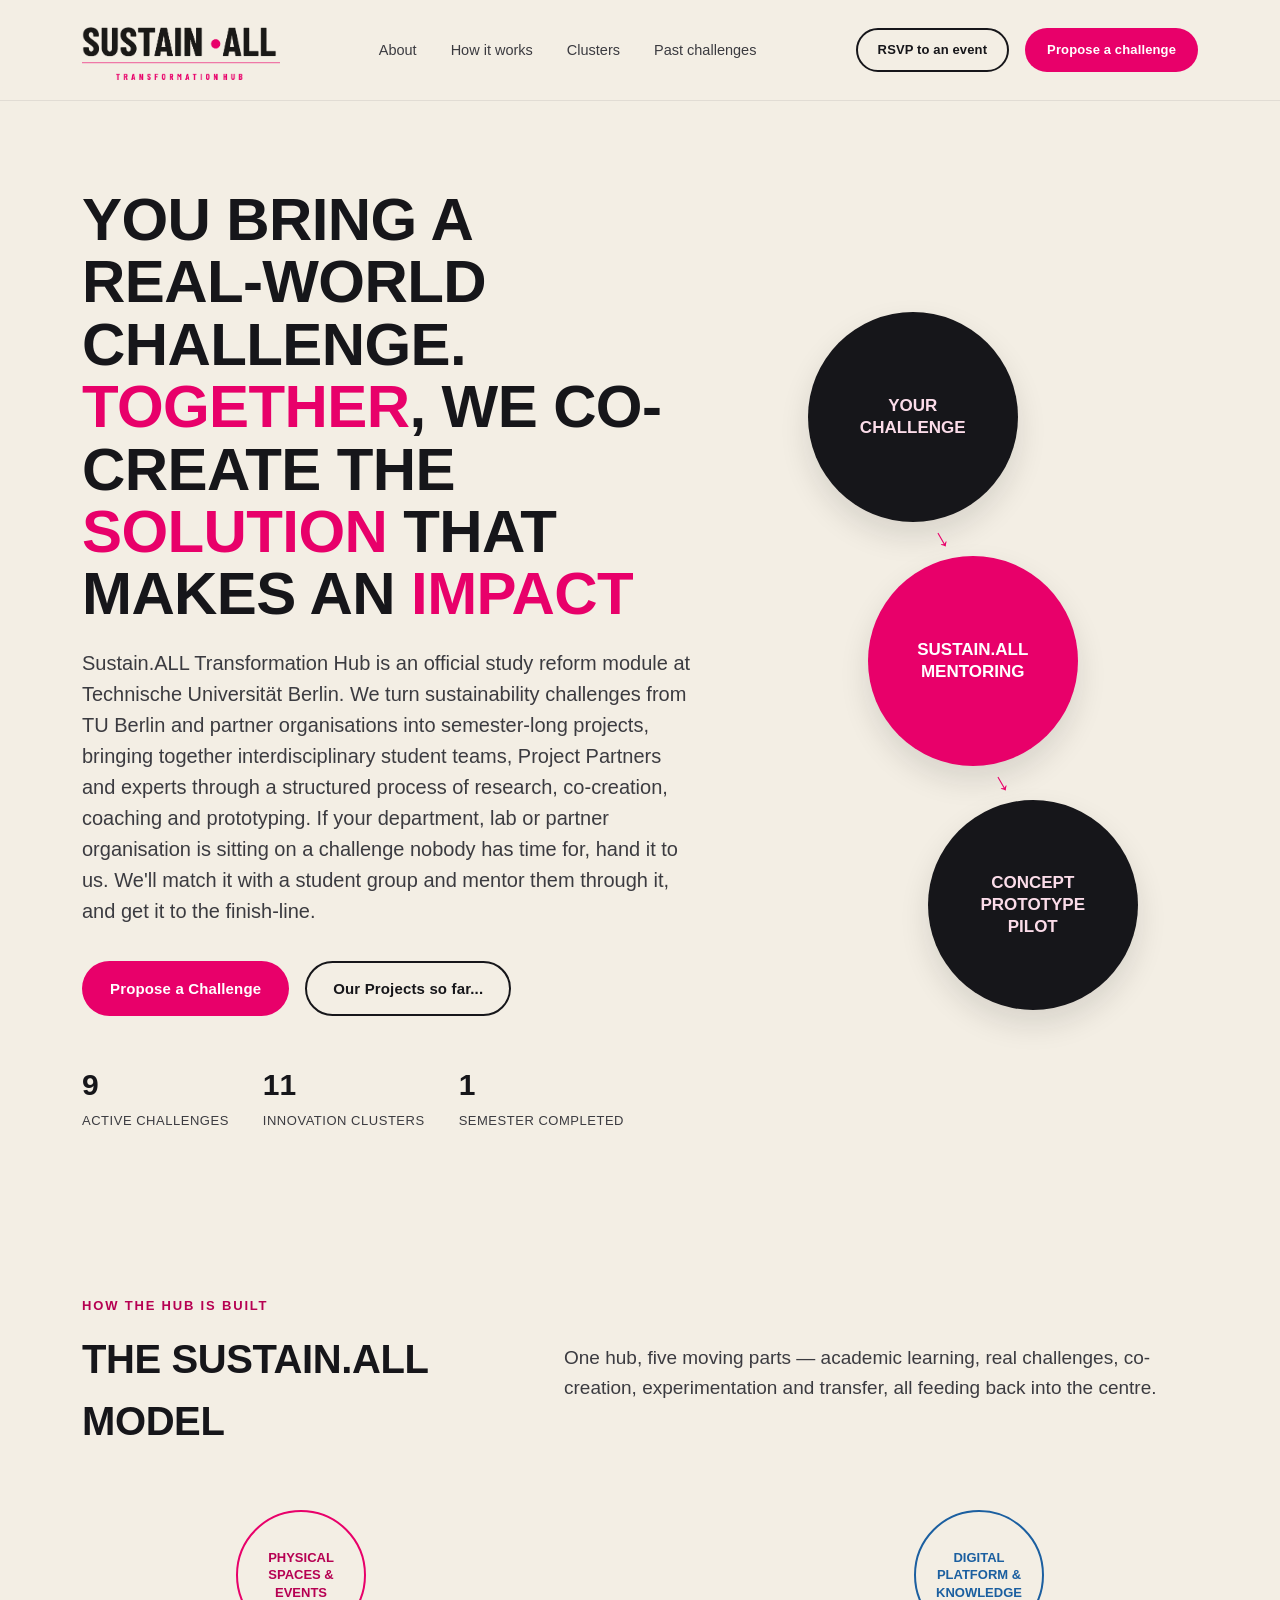
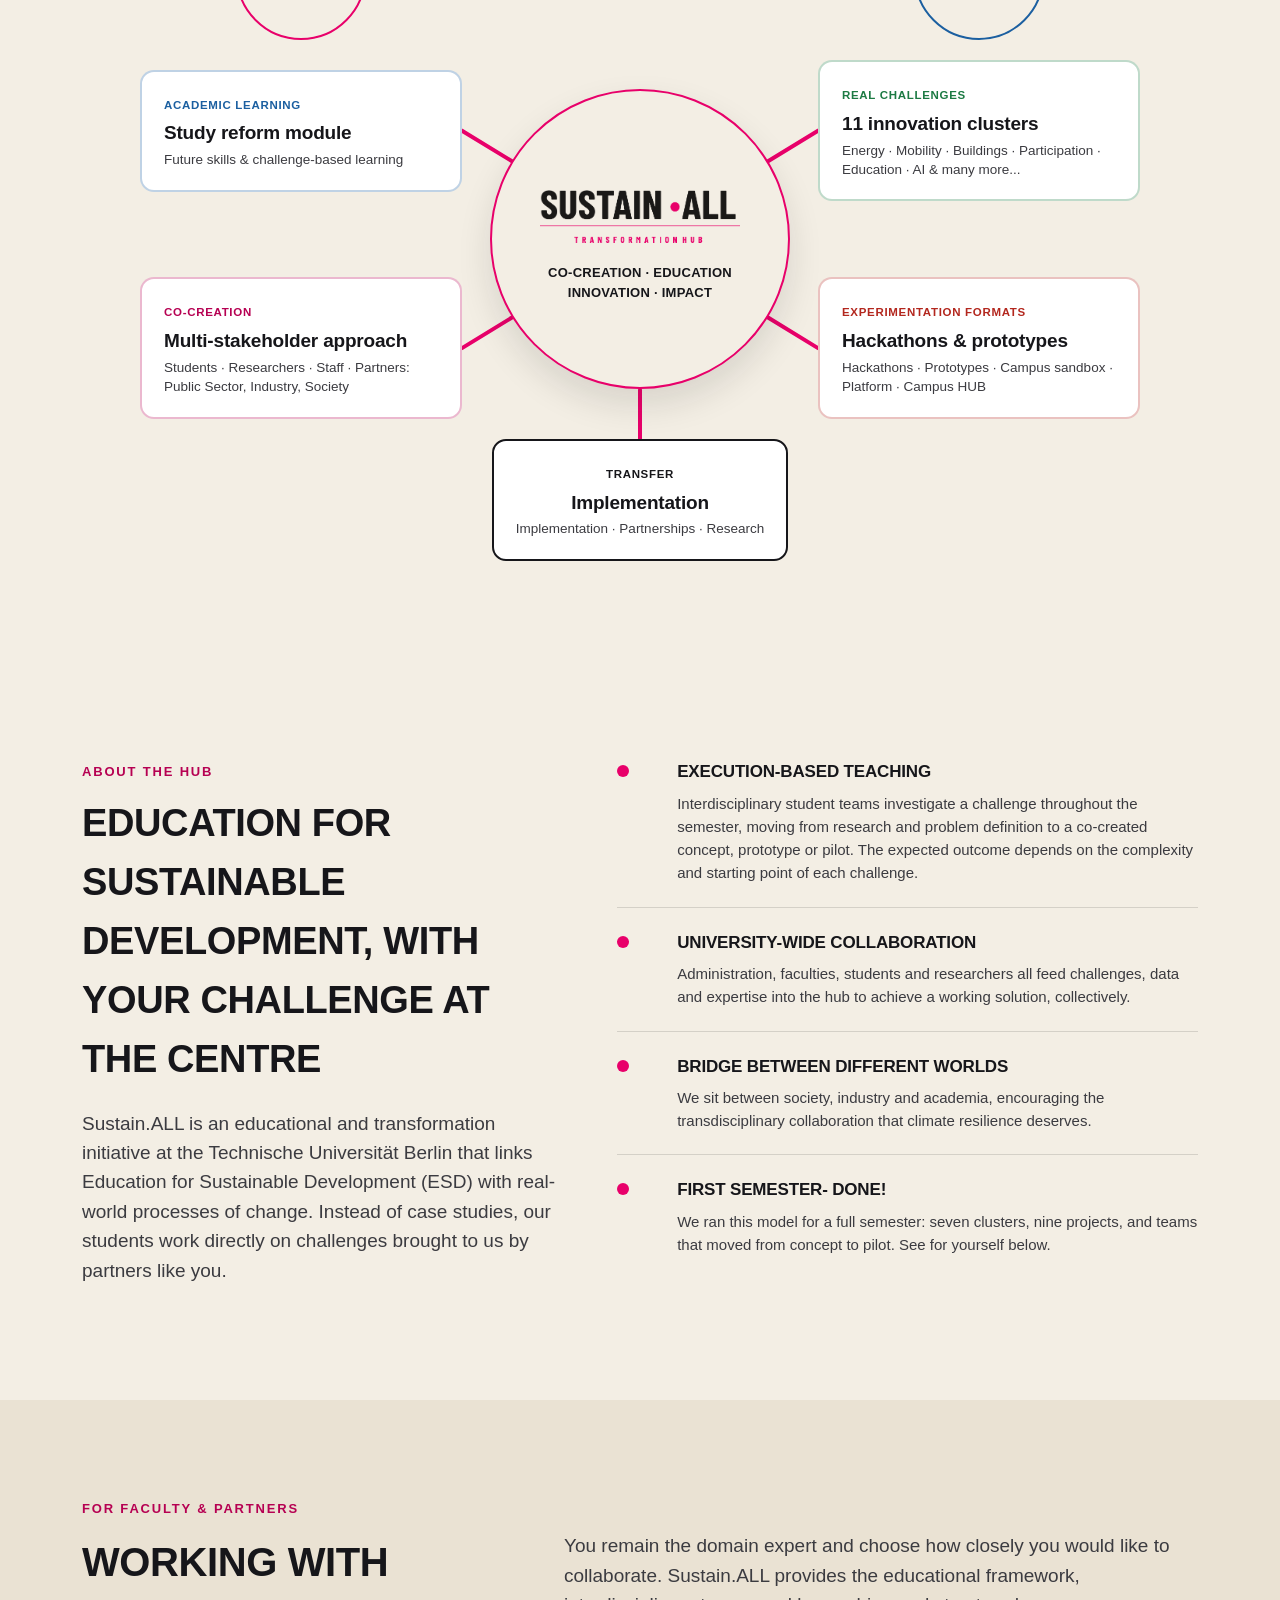
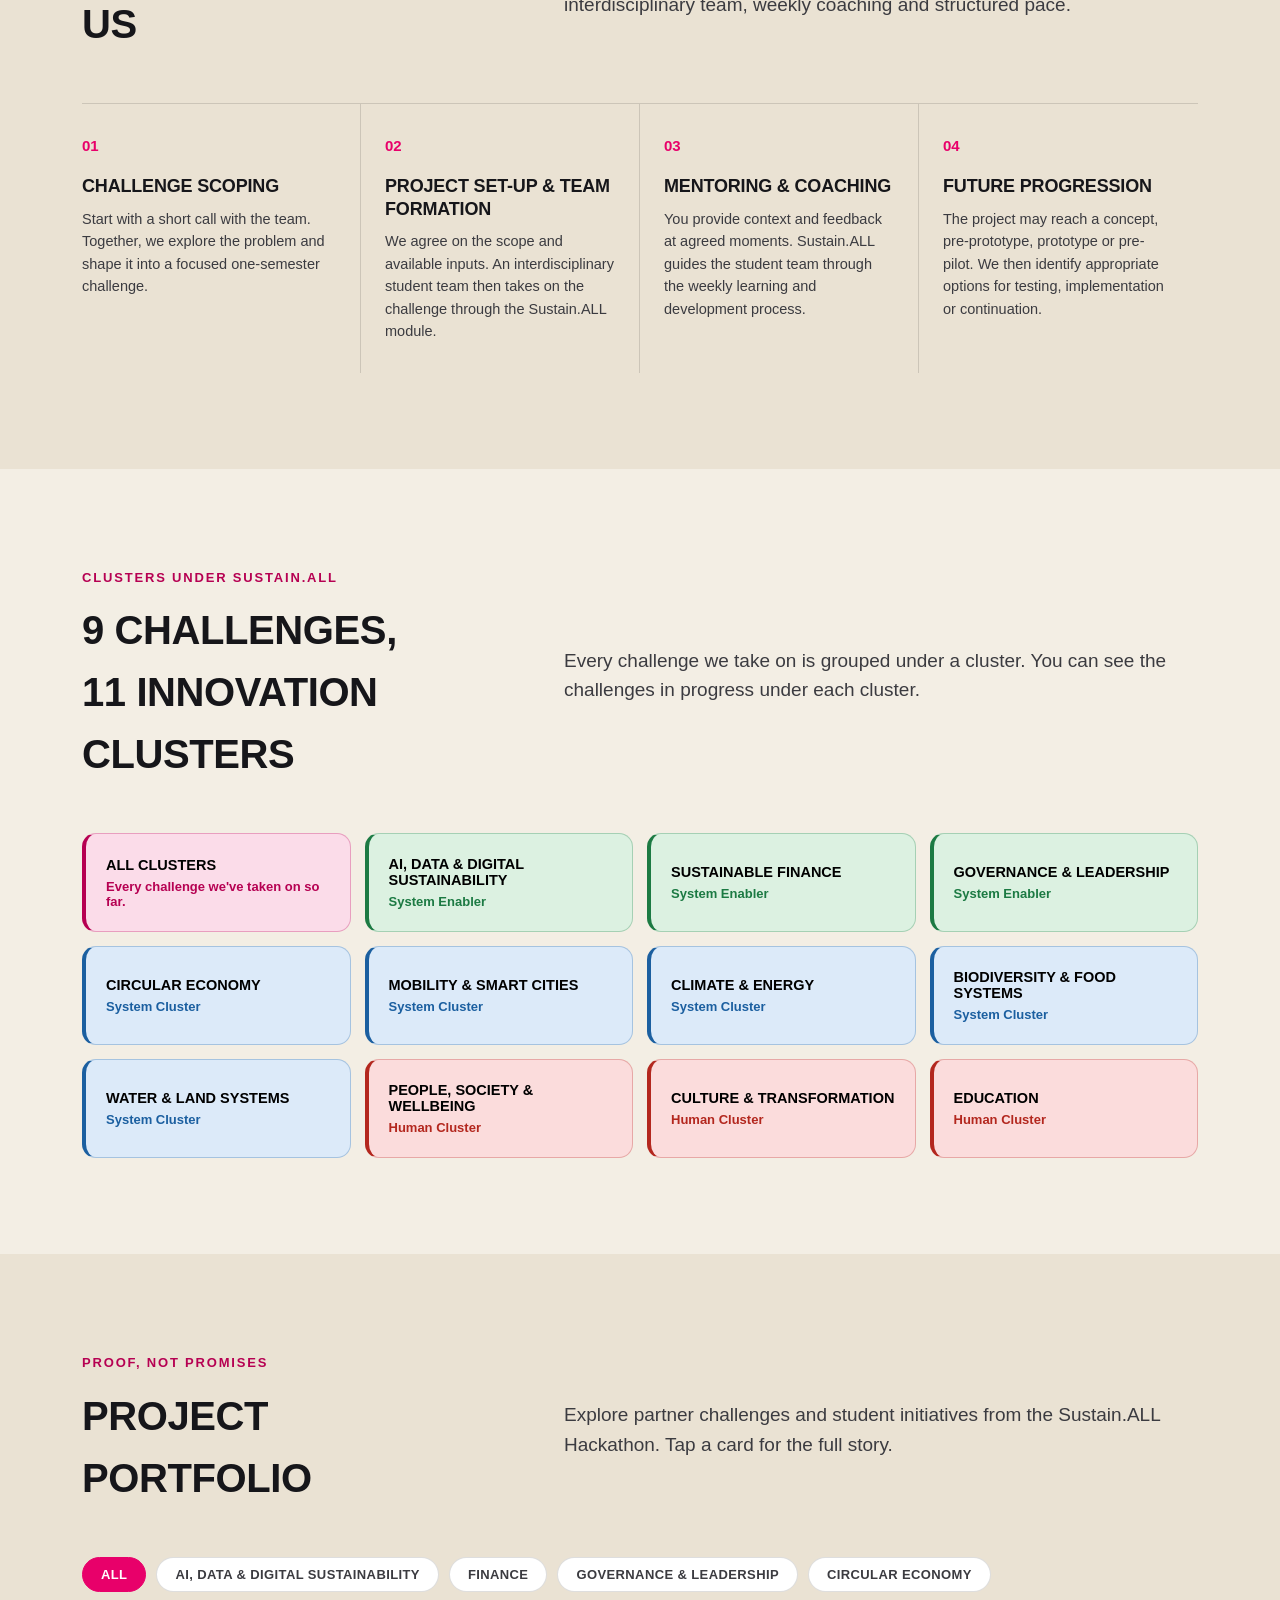
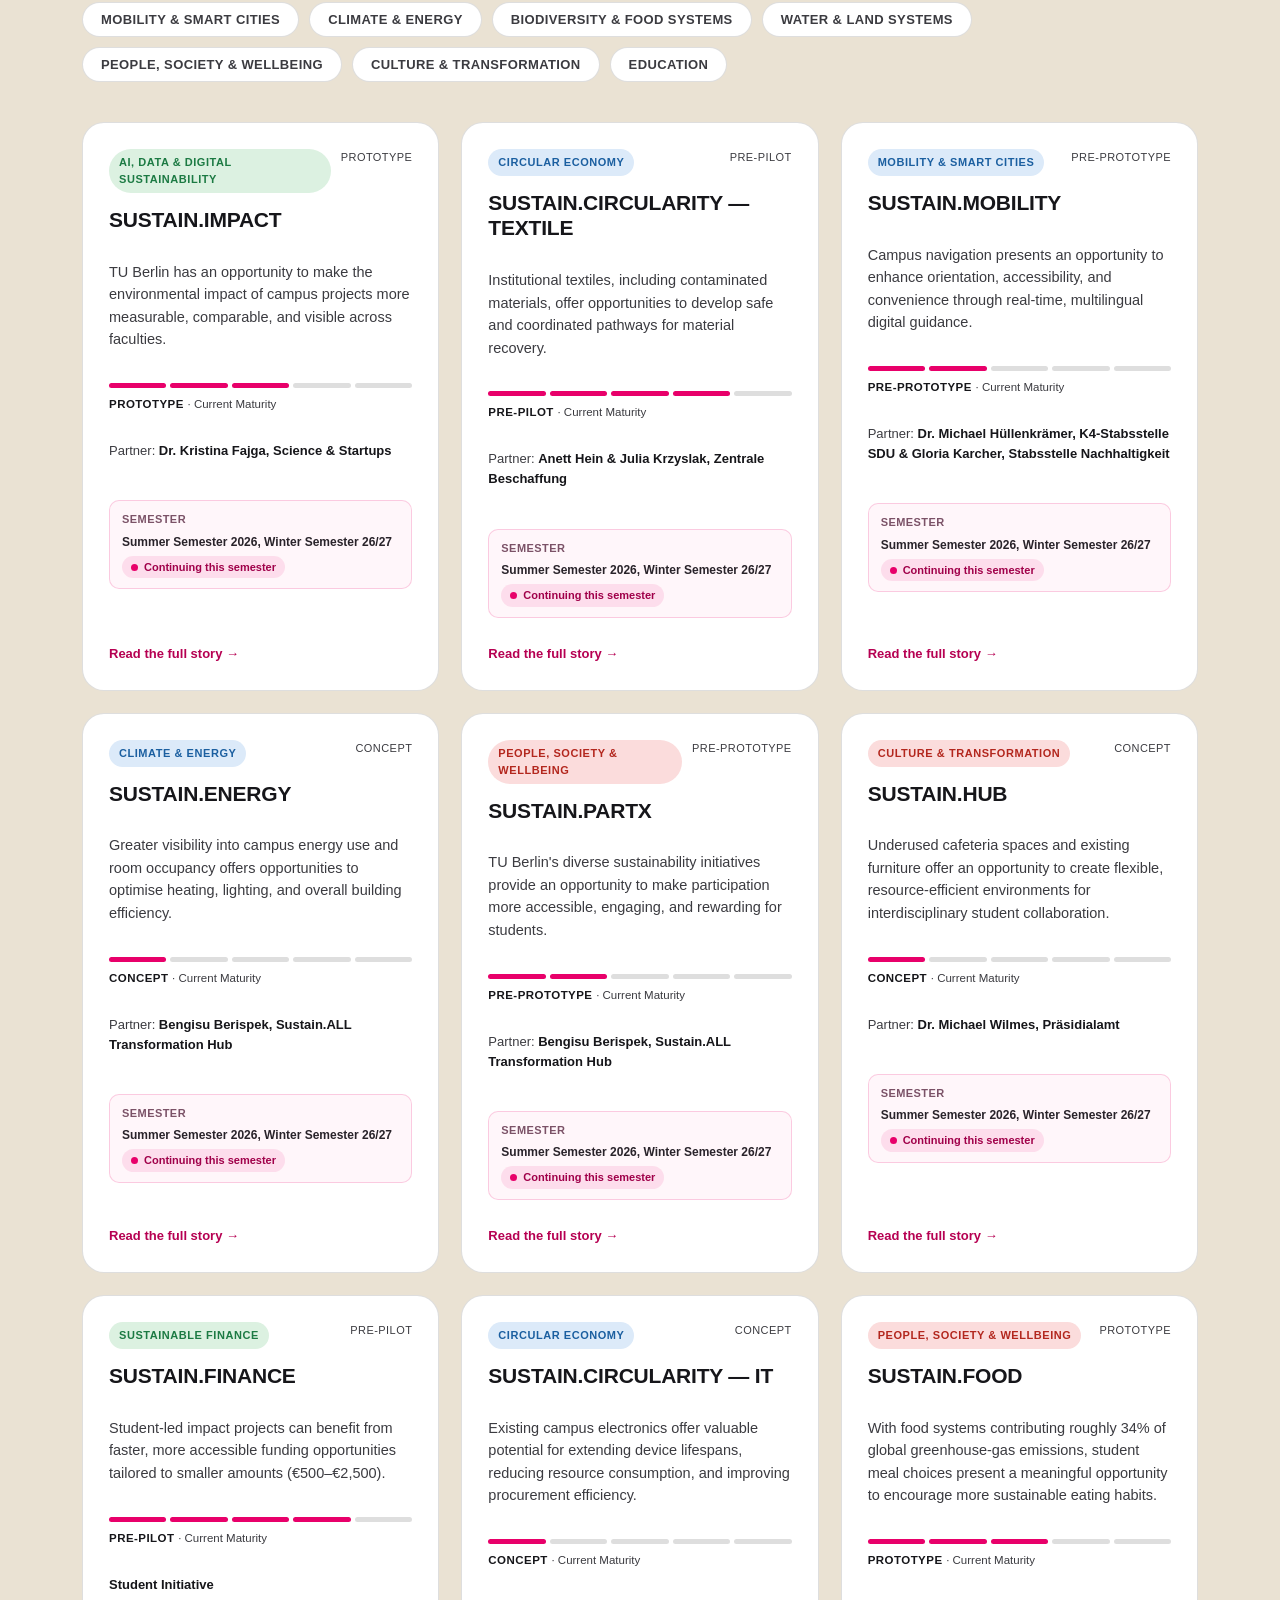
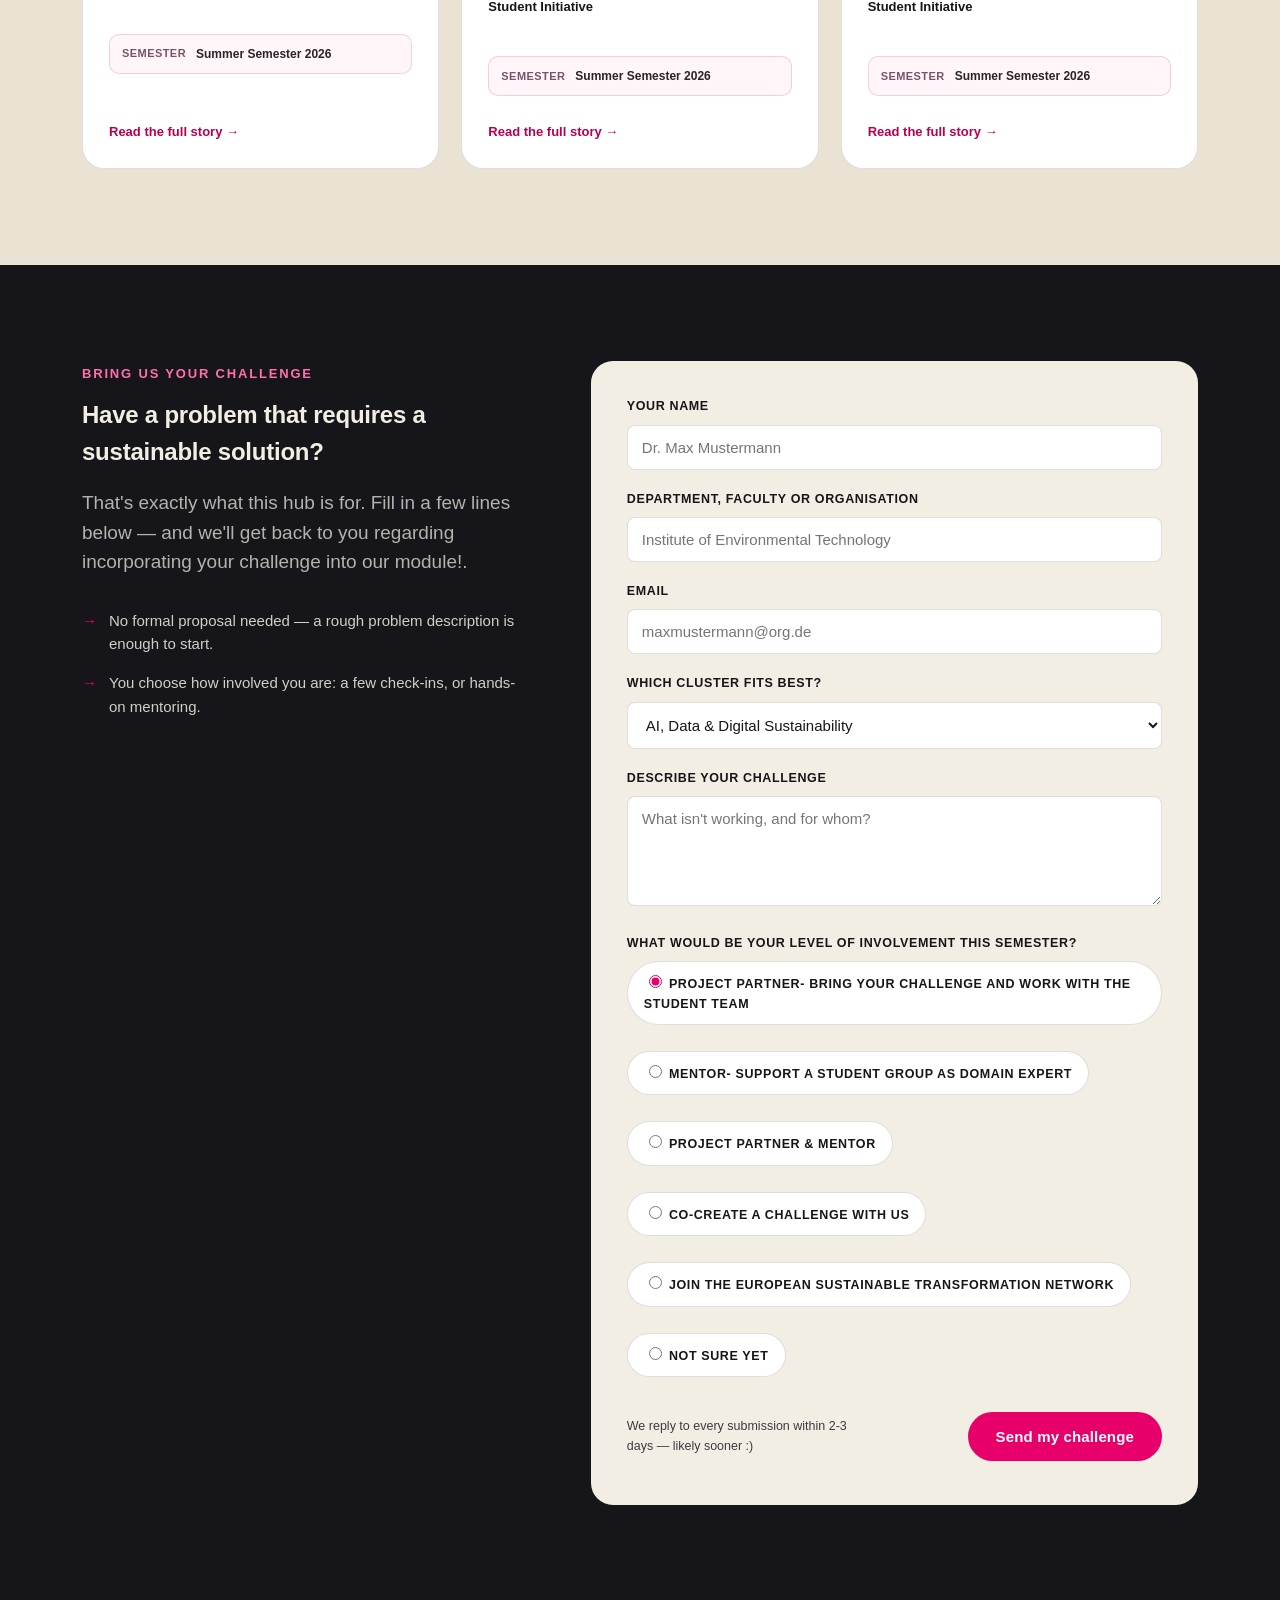
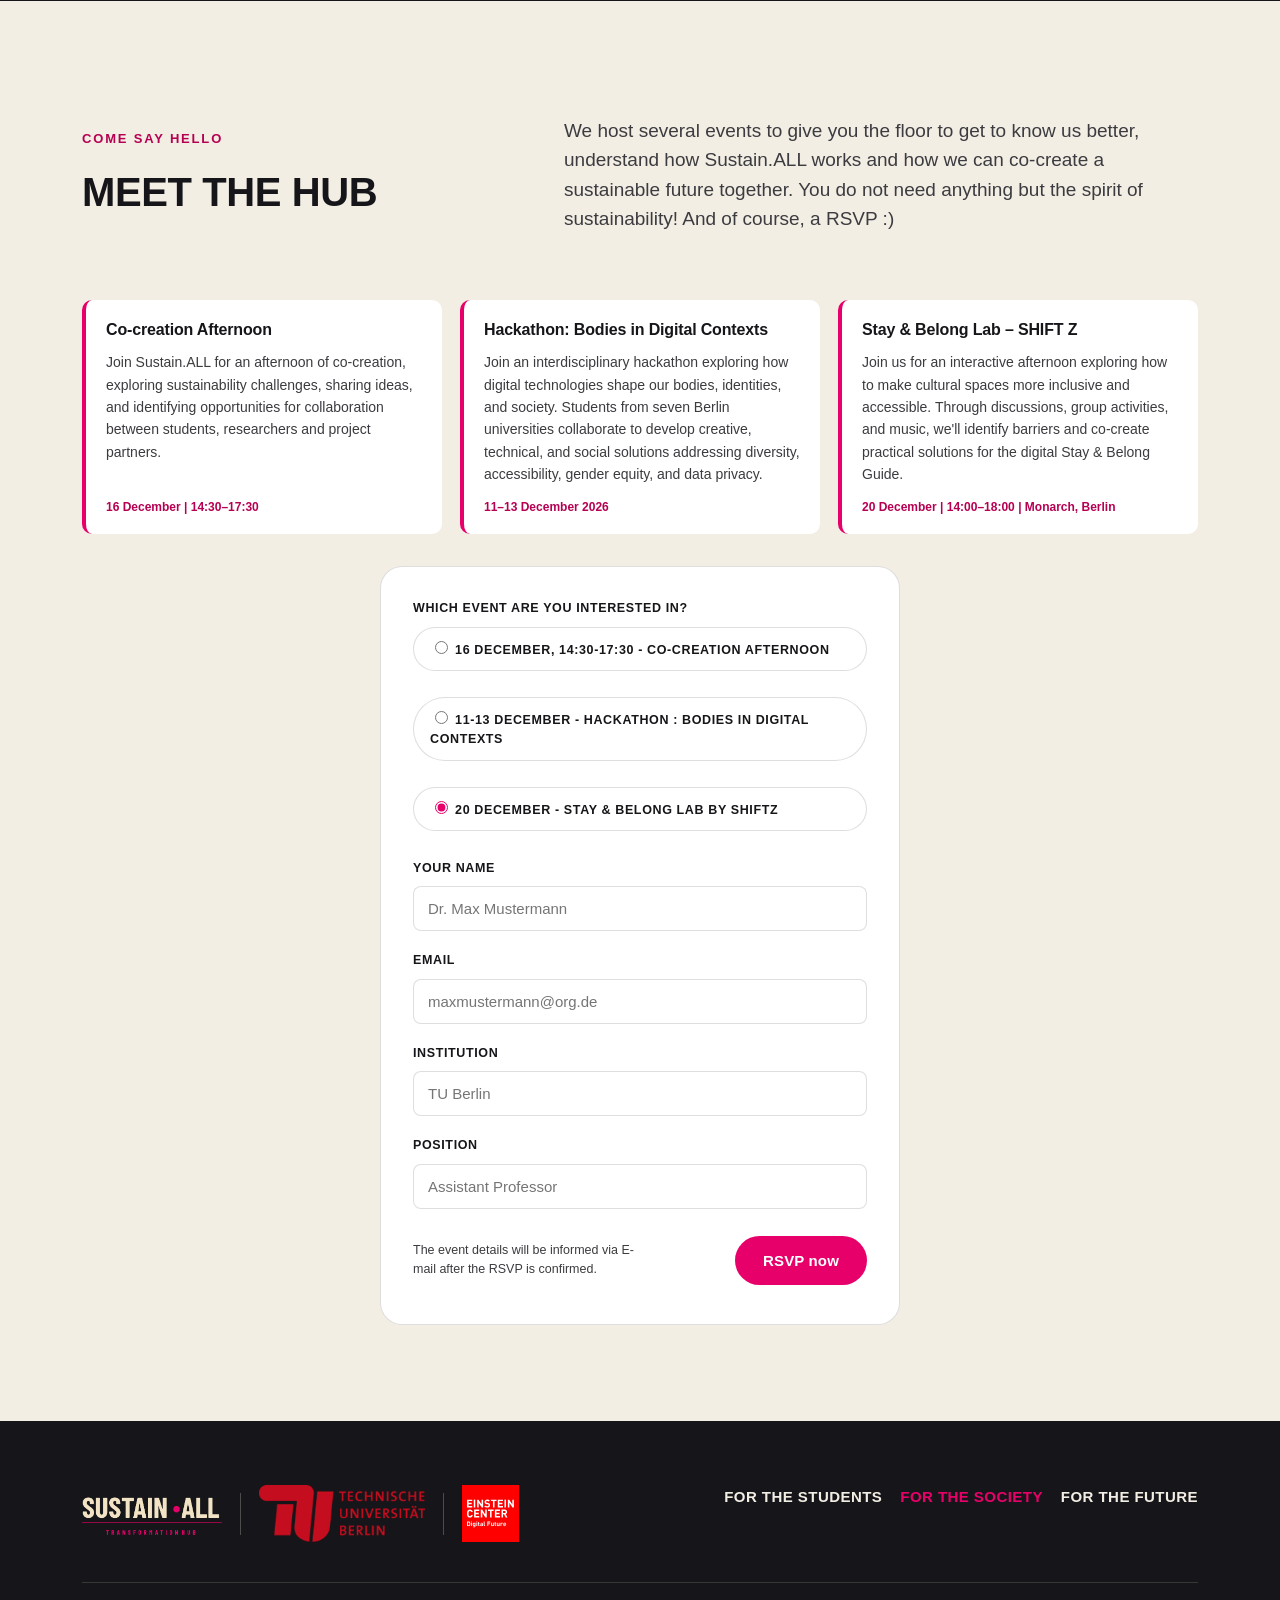
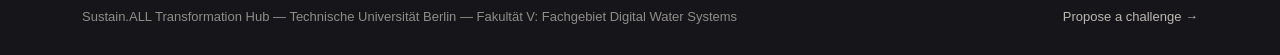
==== commit 73dd7fed: "Update event details" ====
--- a/index.html
+++ b/index.html
@@ -426,14 +426,14 @@
 
       <div class="event-descriptions" aria-label="Upcoming event details">
         <article class="event-description">
-          <h4>Co-creation Day</h4>
+          <h4>Co-creation Afternoon</h4>
           <p>
             Join Sustain.ALL for an afternoon of co-creation,
             exploring sustainability challenges, sharing ideas,
             and identifying opportunities for collaboration
             between students, researchers and project partners.
           </p>
-          <span>2 December | 14:30–17:30</span>
+          <span>16 December | 14:30–17:30</span>
         </article>
 
         <article class="event-description">
@@ -466,7 +466,7 @@
           <div class="field">
             <label>Which event are you interested in?</label>
             <div class="radio-row">
-              <label class="radio-opt"><input type="radio" name="eventDate" value="2 December, 14:30-17:30 - Co-creation Day" checked> 2 December, 14:30-17:30 - Co-creation Day</label>
+              <label class="radio-opt"><input type="radio" name="eventDate" value="2 December, 14:30-17:30 - Co-creation Day" checked> 16 December, 14:30-17:30 - Co-creation Afternoon</label>
               <label class="radio-opt"><input type="radio" name="eventDate" value="11-13 December - Hackathon : Bodies in Digital Contexts" checked> 11-13 December - Hackathon : Bodies in Digital Contexts</label>
               <label class="radio-opt"><input type="radio" name="eventDate" value="20 December - Stay & Belong Lab by SHIFTZ" checked > 20 December - Stay & Belong Lab by SHIFTZ </label>
             </div>
@@ -482,11 +482,11 @@
           </div>
           <div class="field">
             <label for="rsvpFirm">Institution</label>
-            <input type="text" id="rsvpFirm" name="Instituion" required placeholder="TU Berlin">
+            <input type="text" id="rsvpFirm" name="institution" required placeholder="TU Berlin">
           </div>
           <div class="field">
             <label for="rsvpPosition">Position</label>
-            <input type="text" id="rsvpPosition" name="Position" required placeholder="Assistant Professor">
+            <input type="text" id="rsvpPosition" name="position" required placeholder="Assistant Professor">
           </div>
 
           <div class="form-foot">
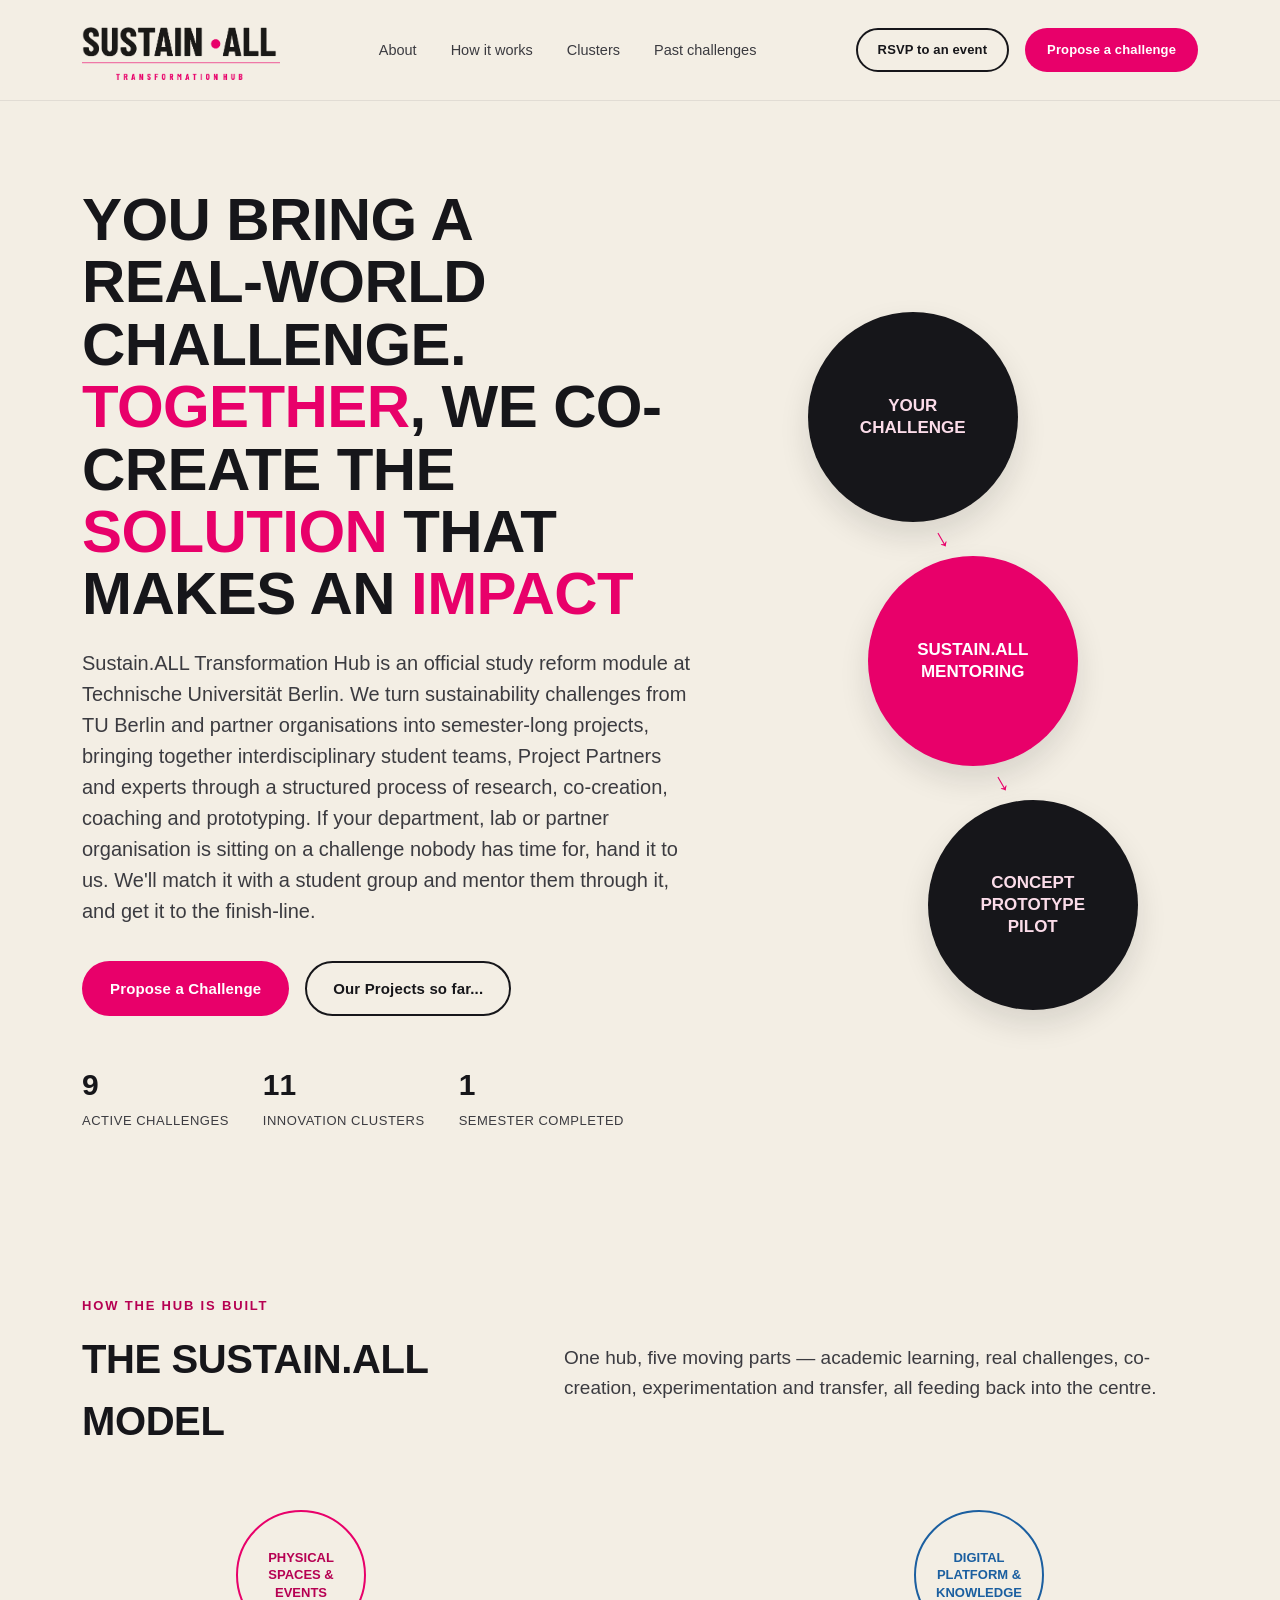
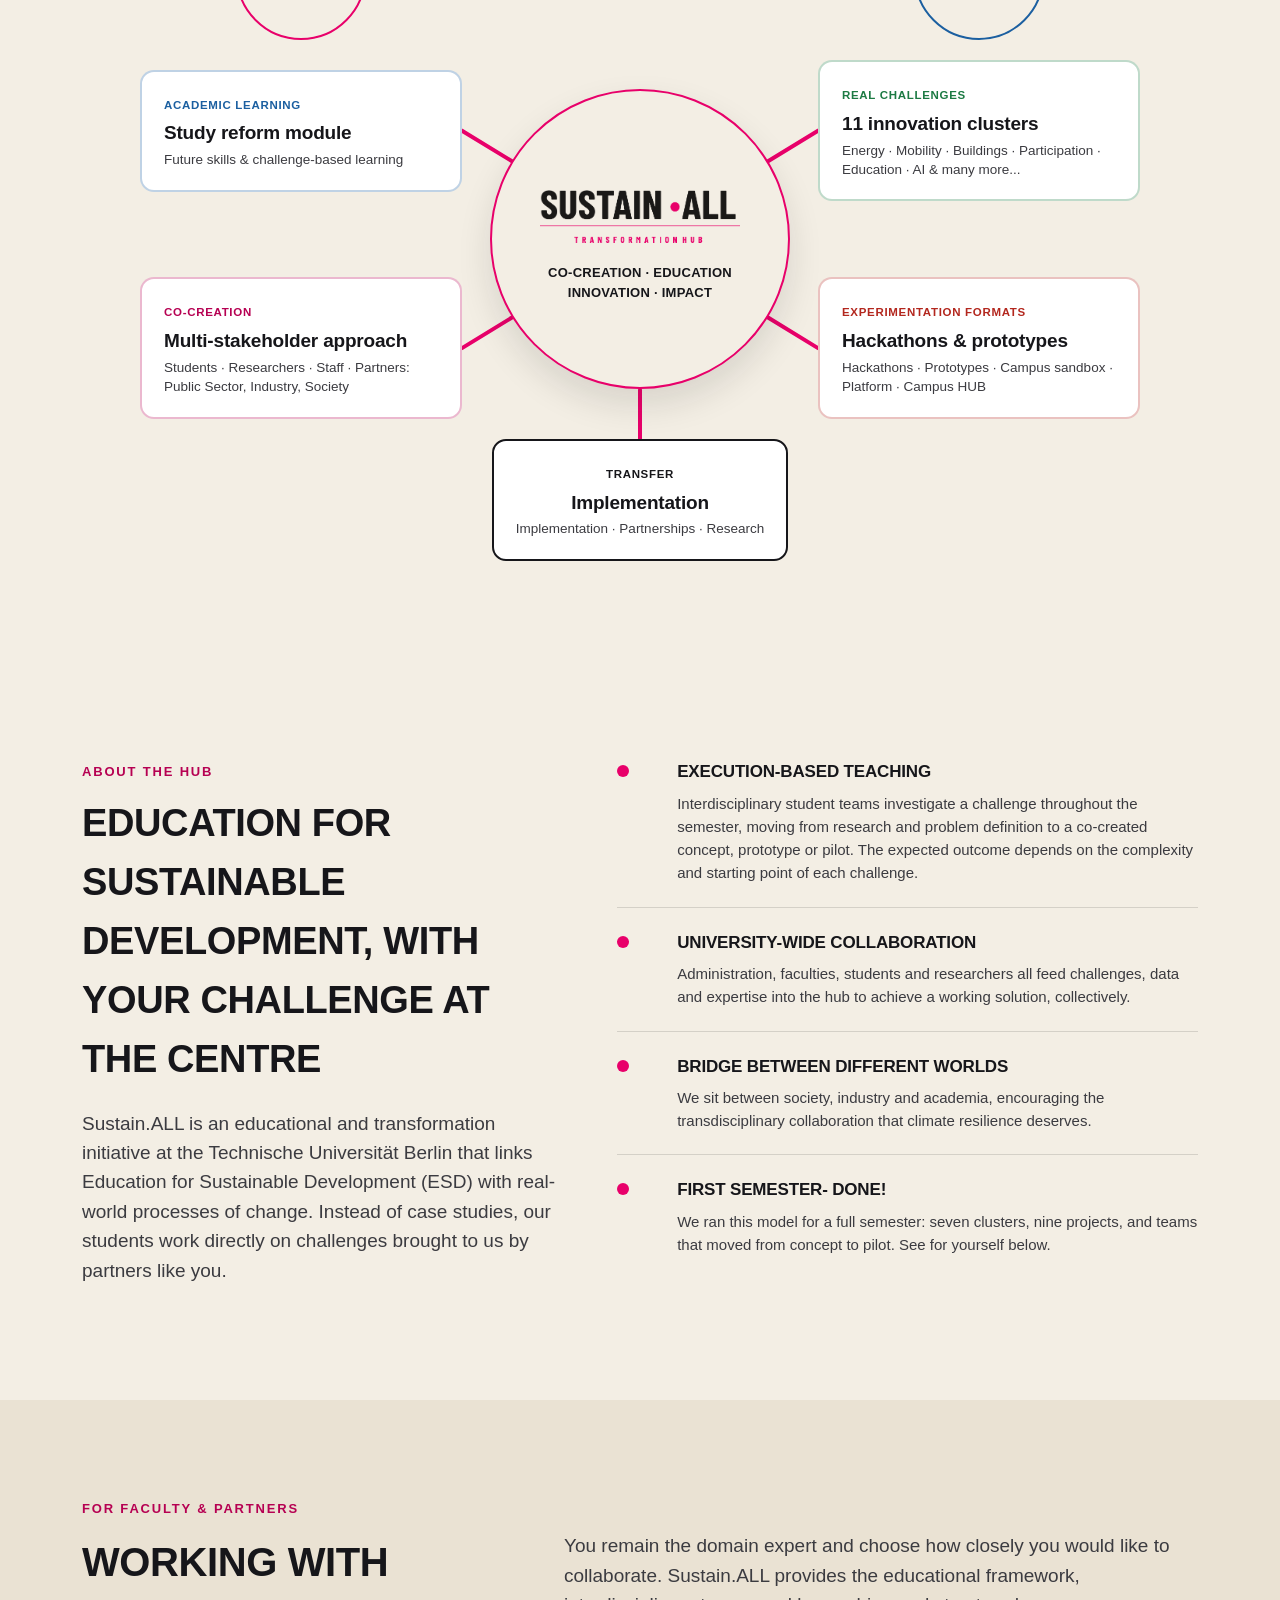
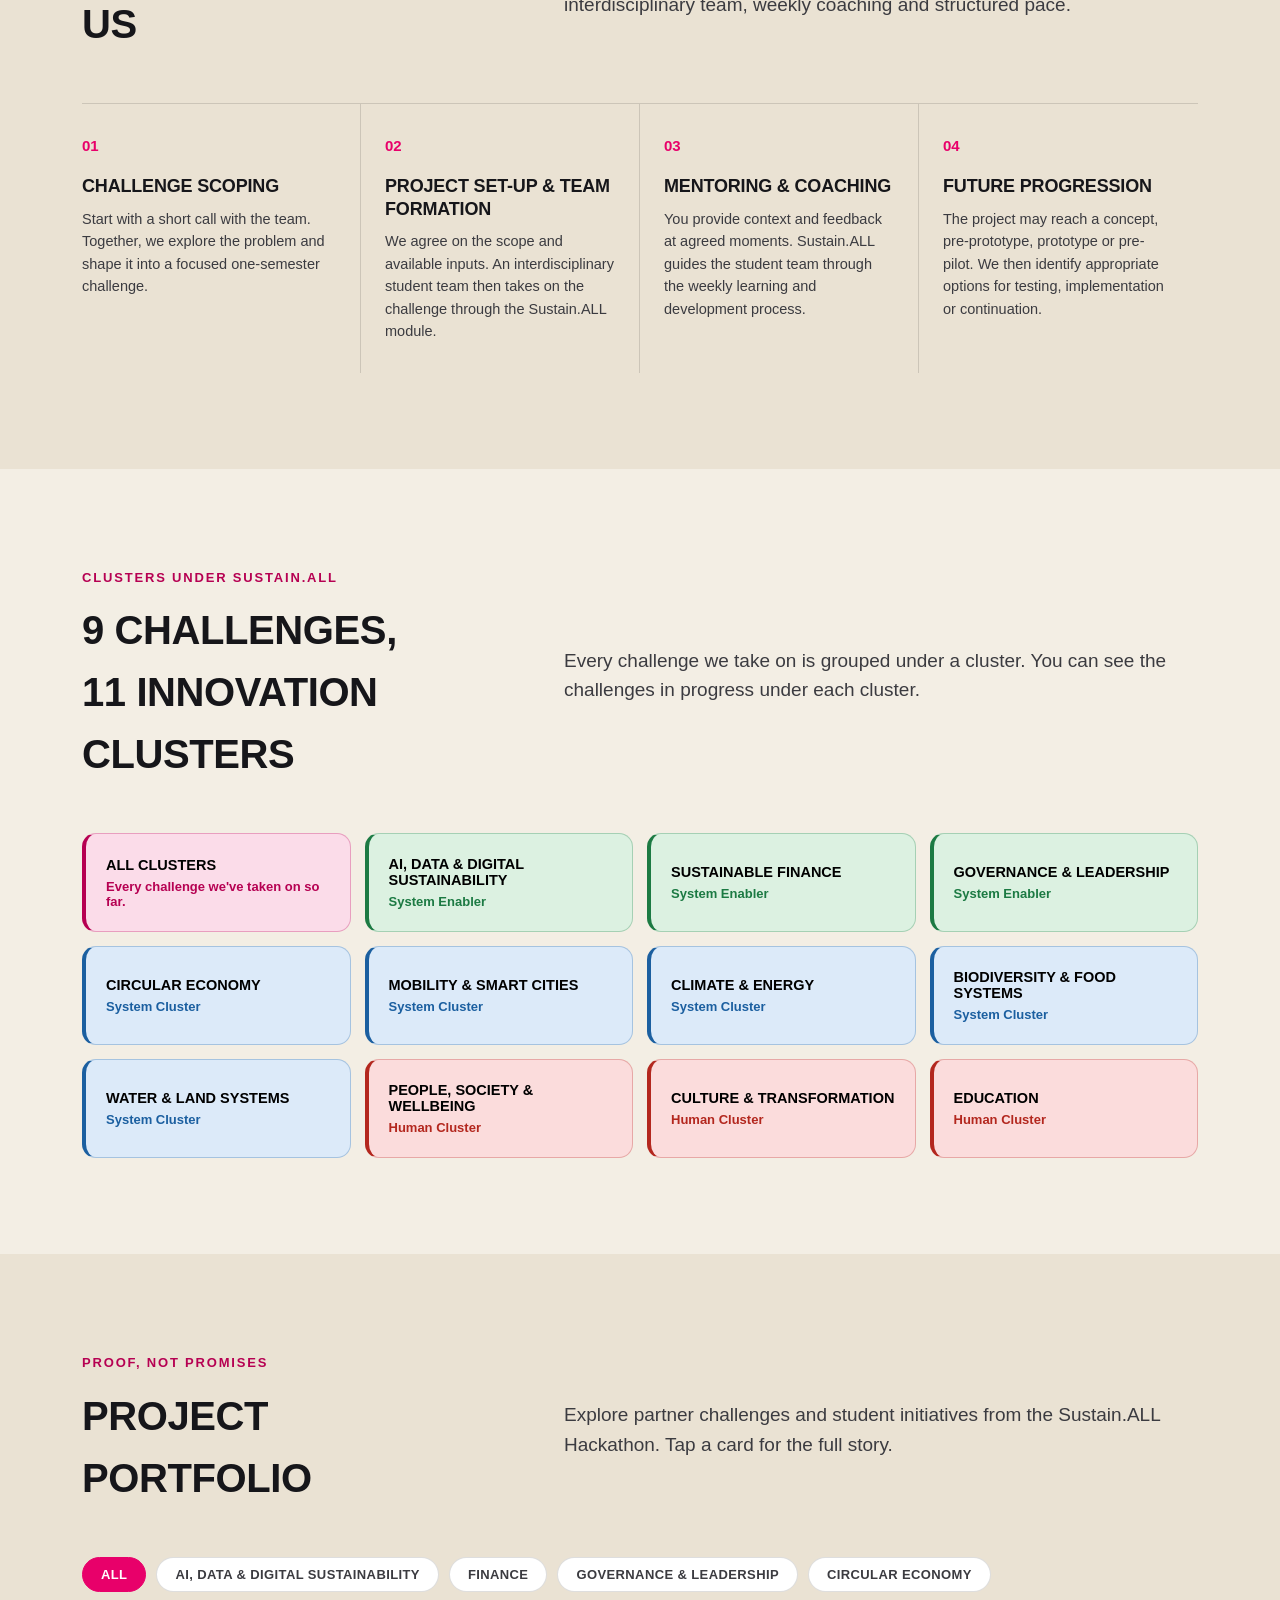
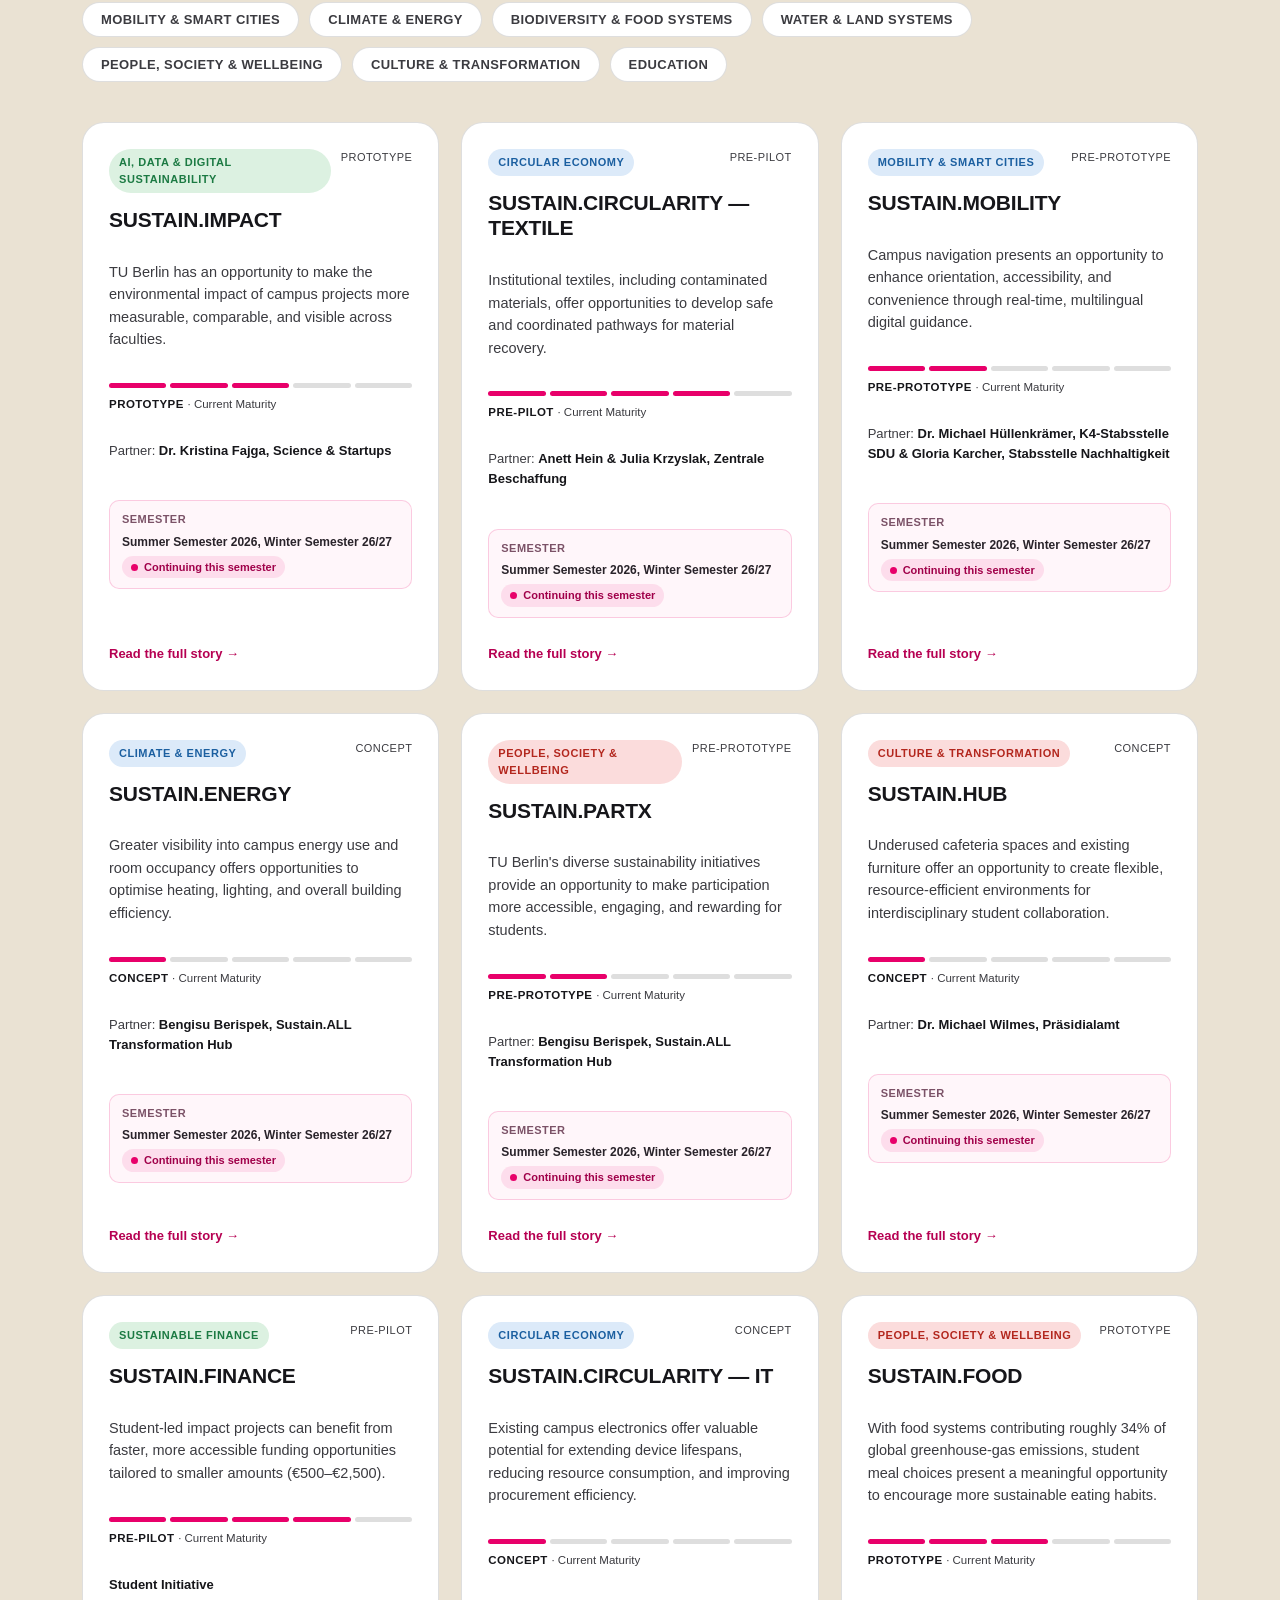
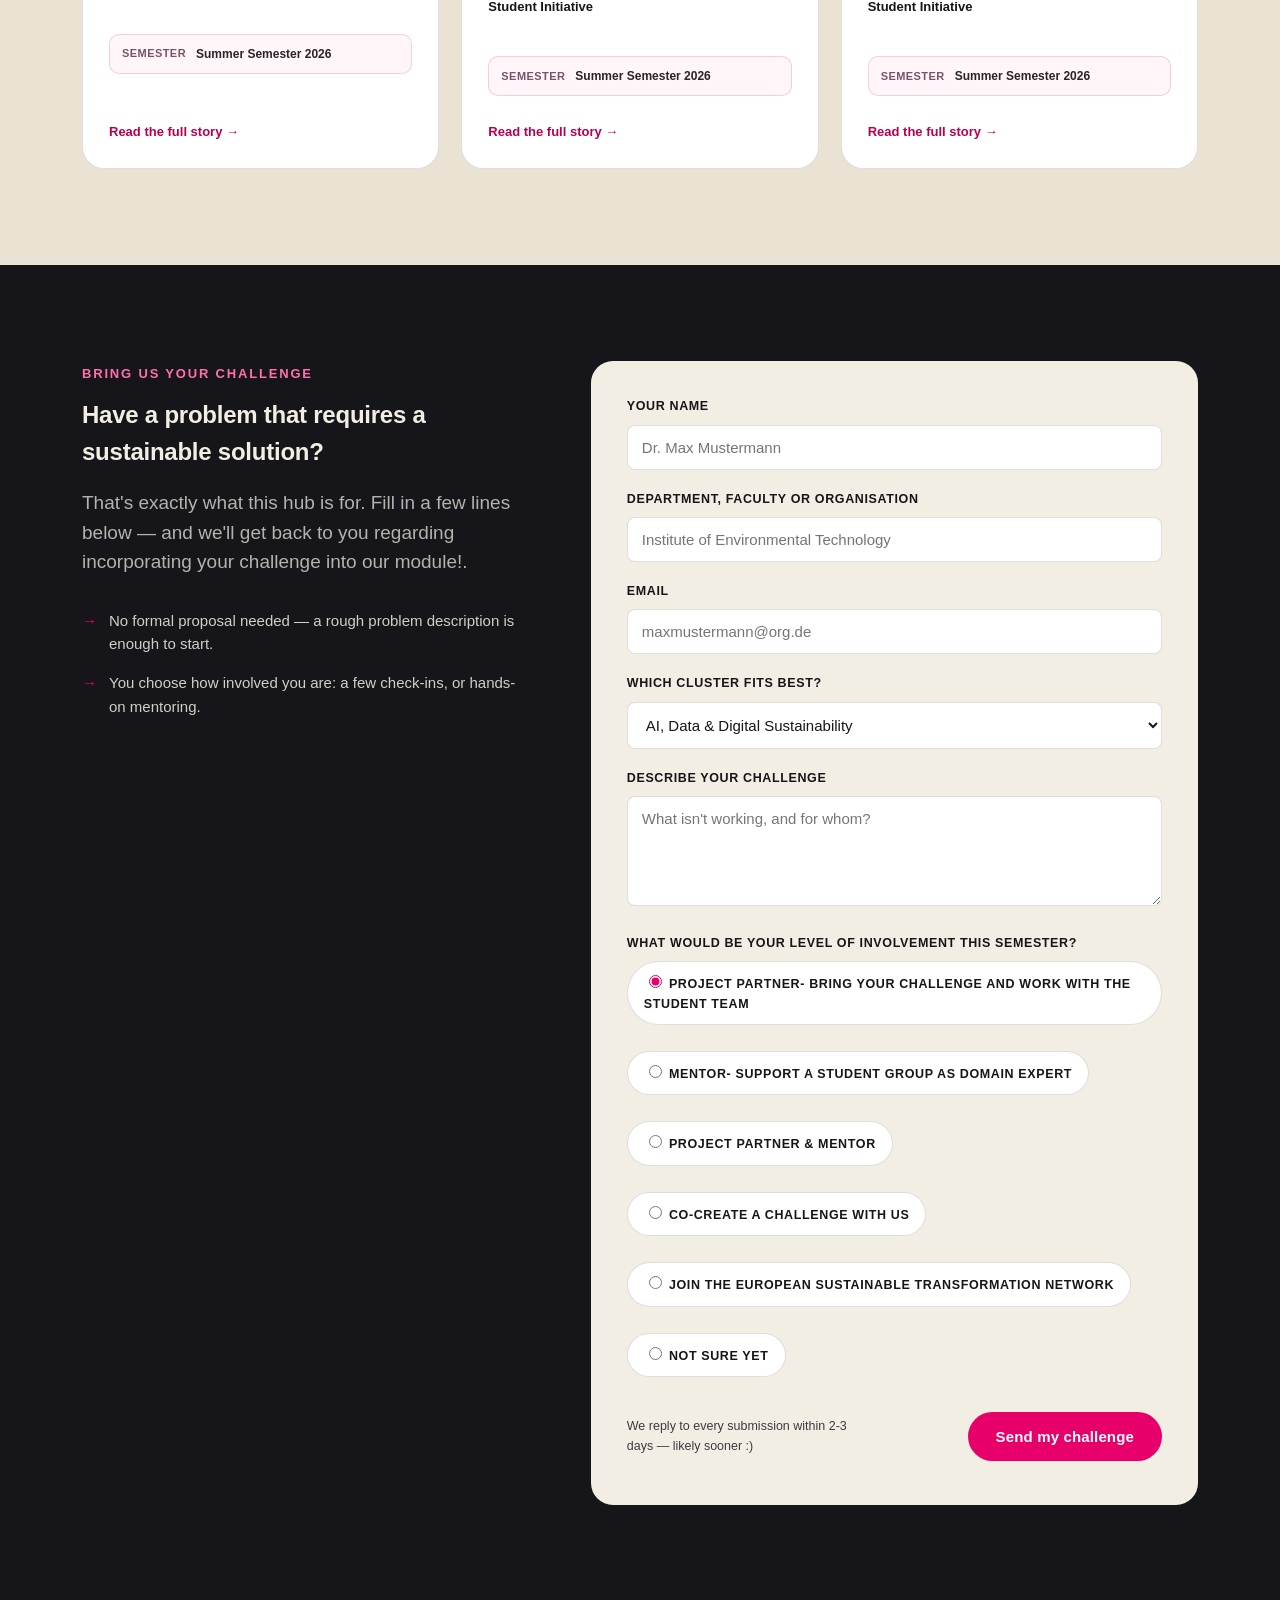
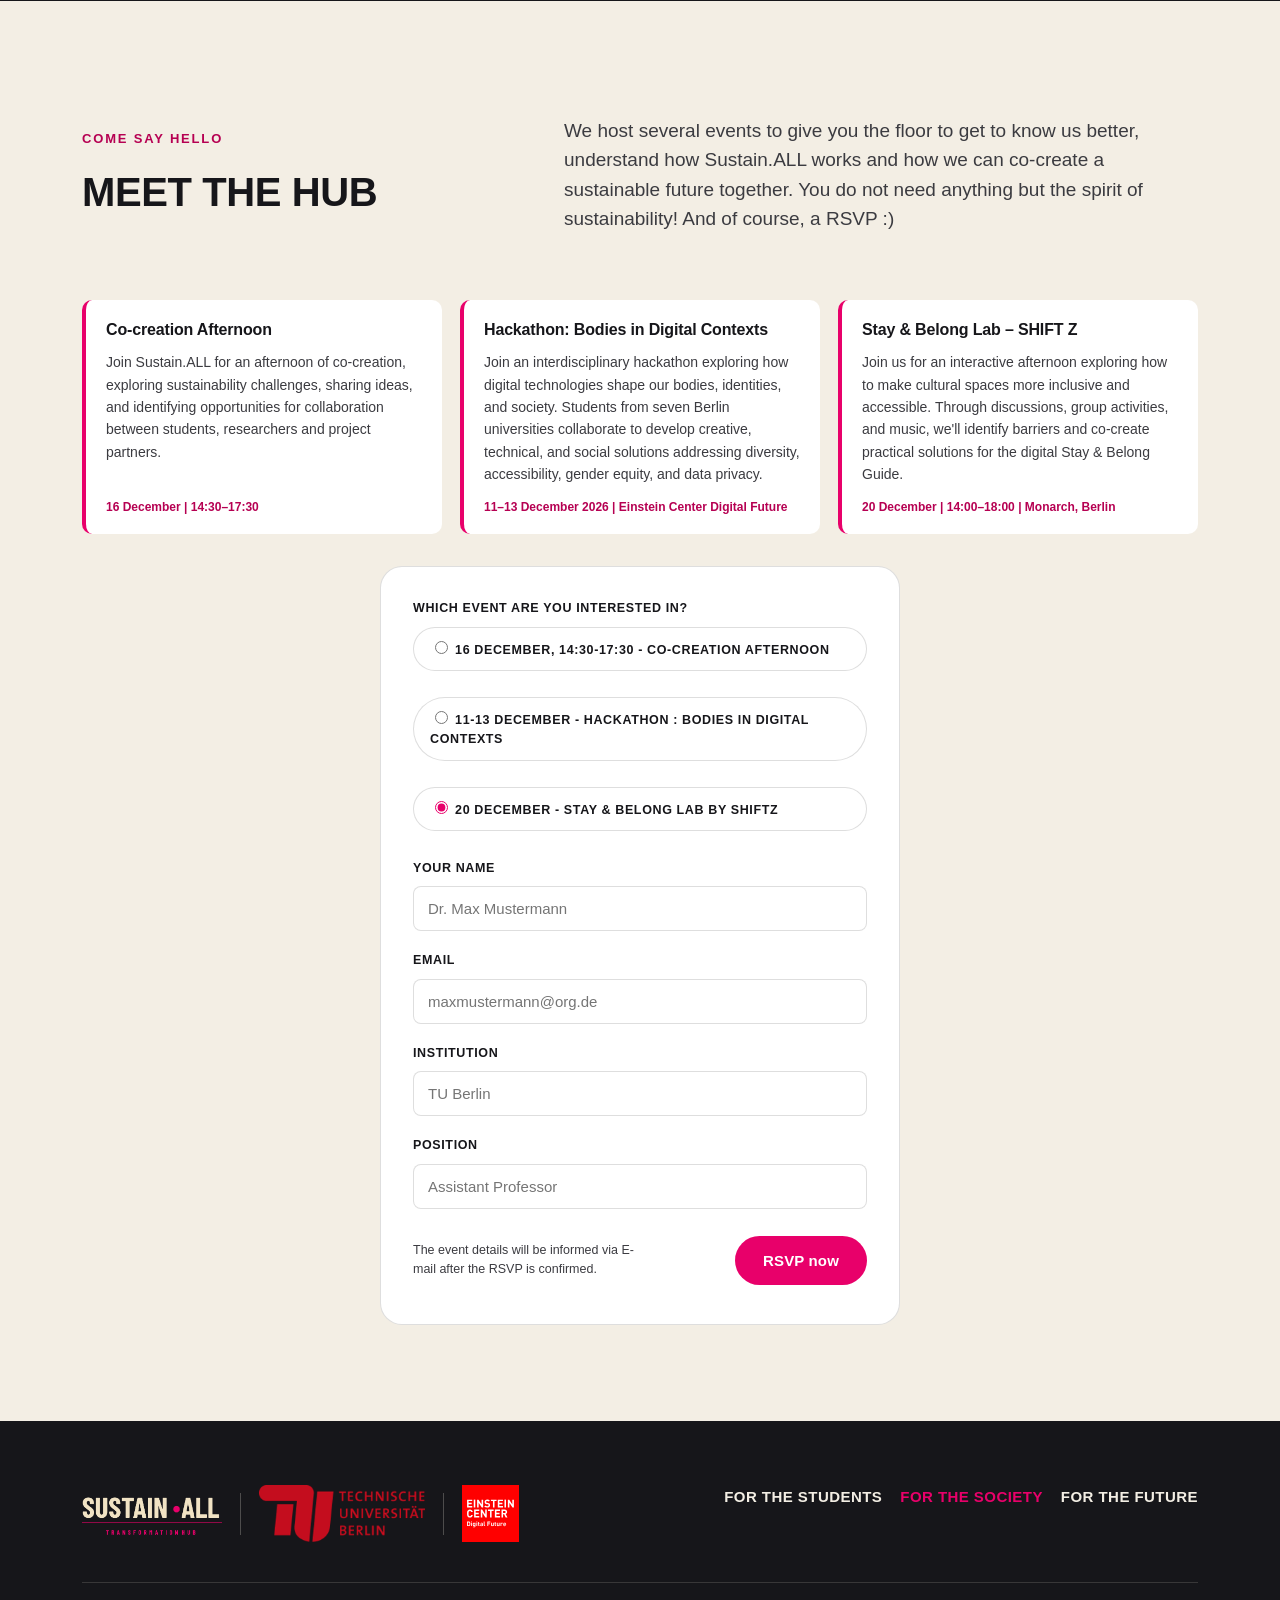
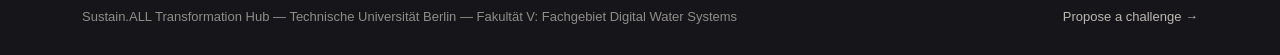
==== commit 90a527eb: "Add location to event date in index.html" ====
--- a/index.html
+++ b/index.html
@@ -444,7 +444,7 @@
             creative, technical, and social solutions addressing diversity, accessibility,
             gender equity, and data privacy.
           </p>
-          <span>11–13 December 2026</span>
+          <span>11–13 December 2026 | Einstein Center Digital Future</span>
         </article>
 
         <article class="event-description">
